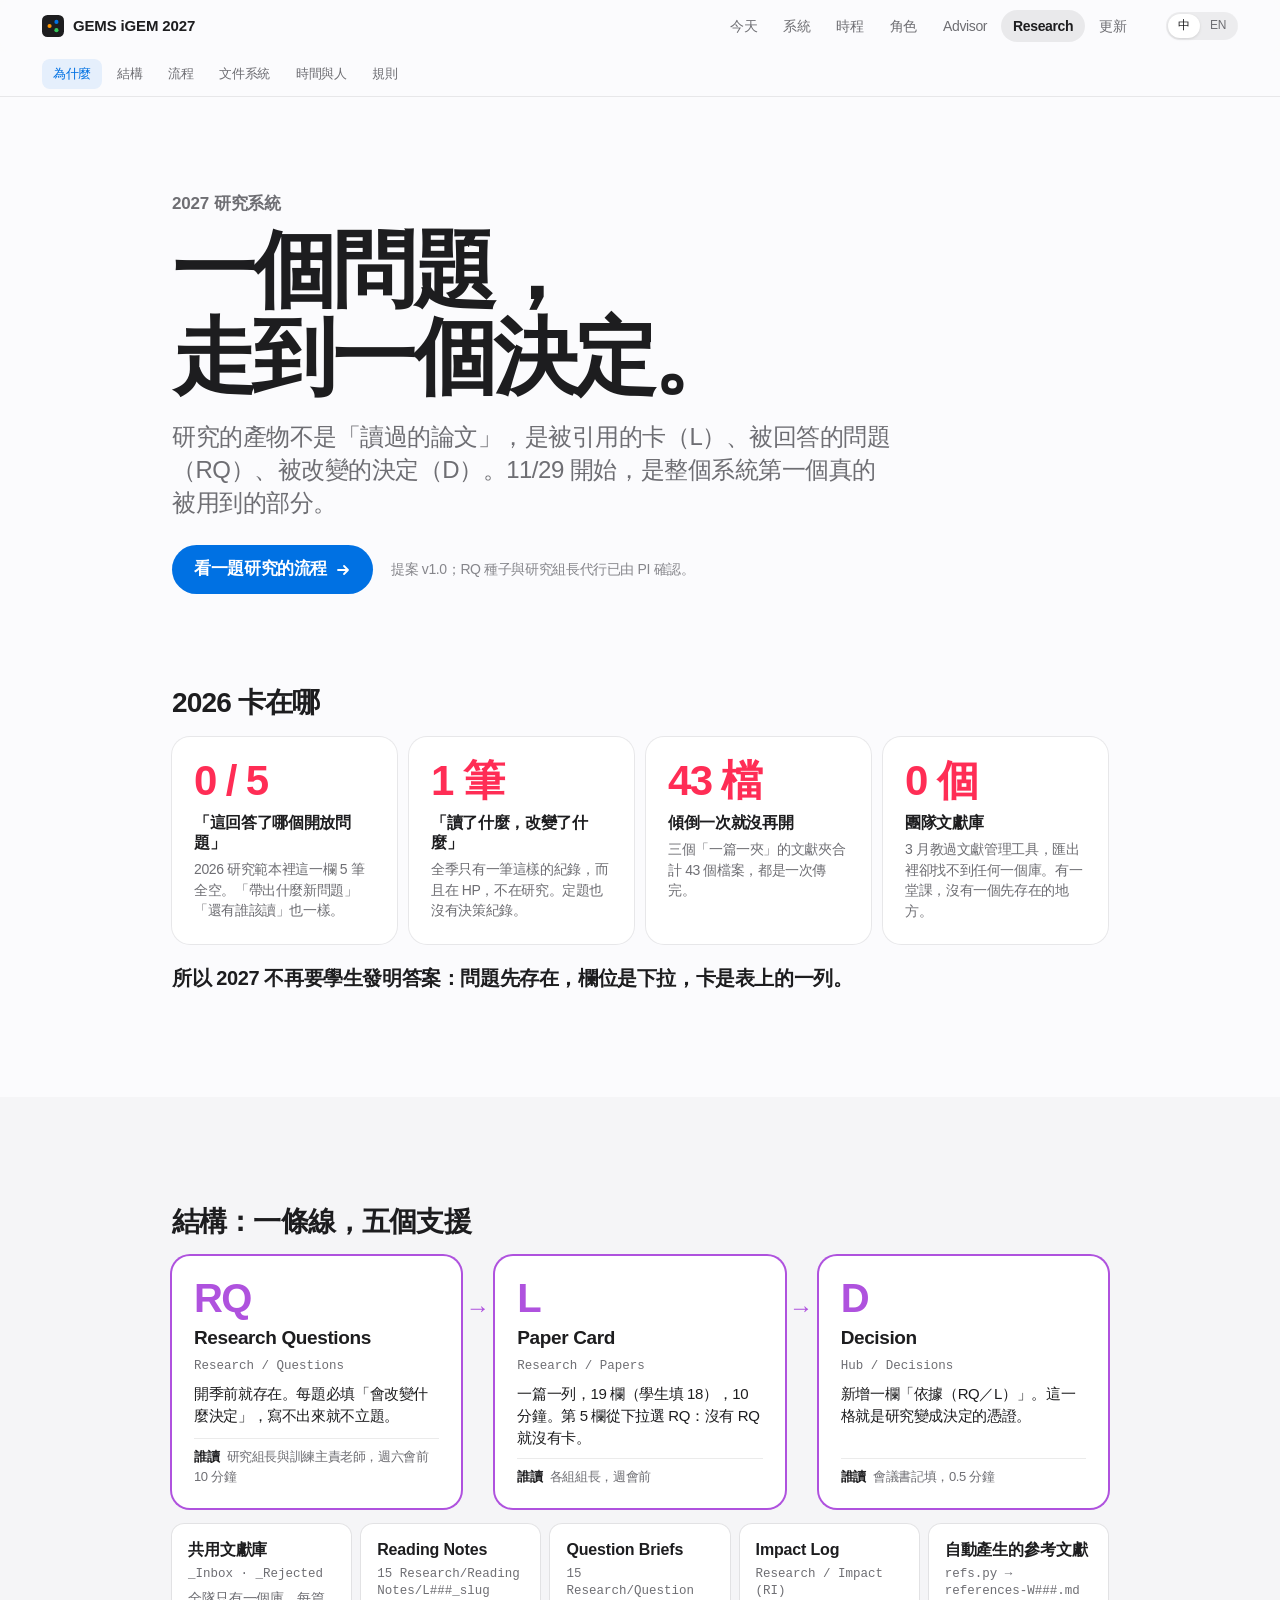
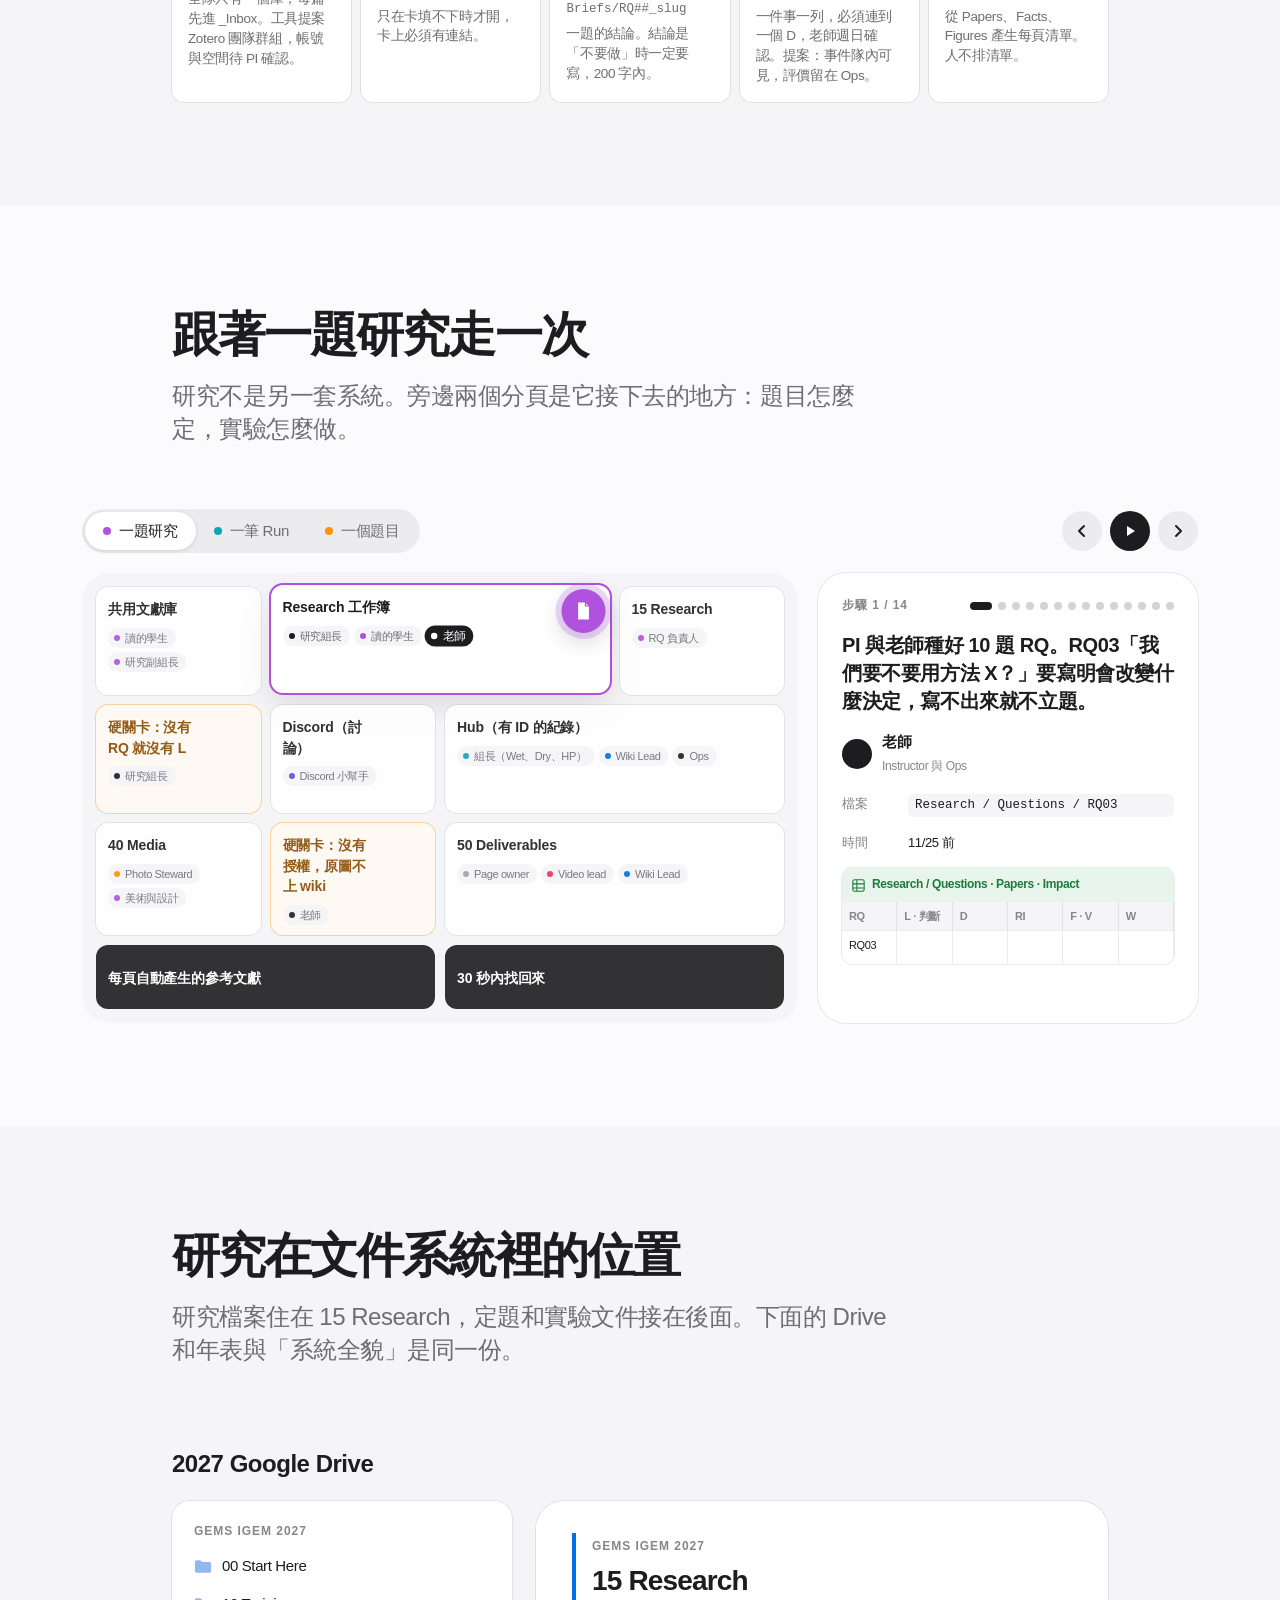
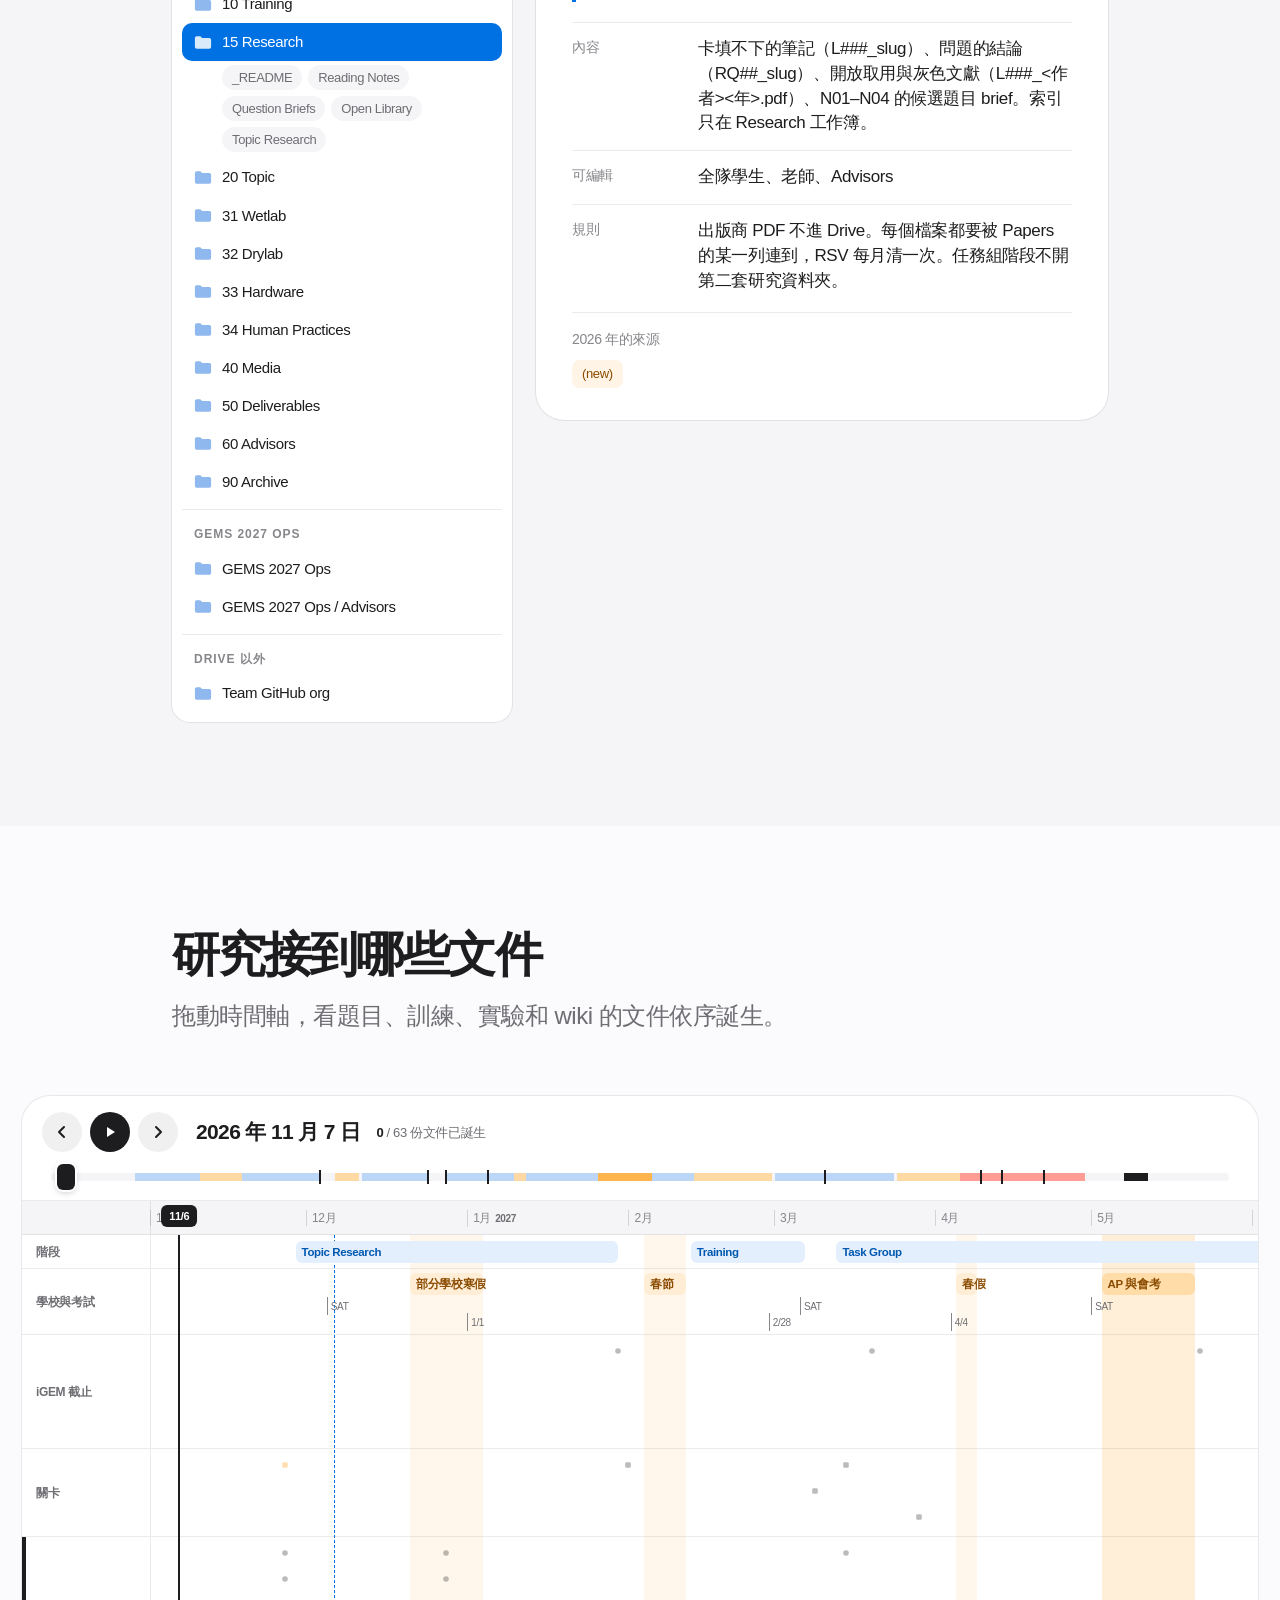
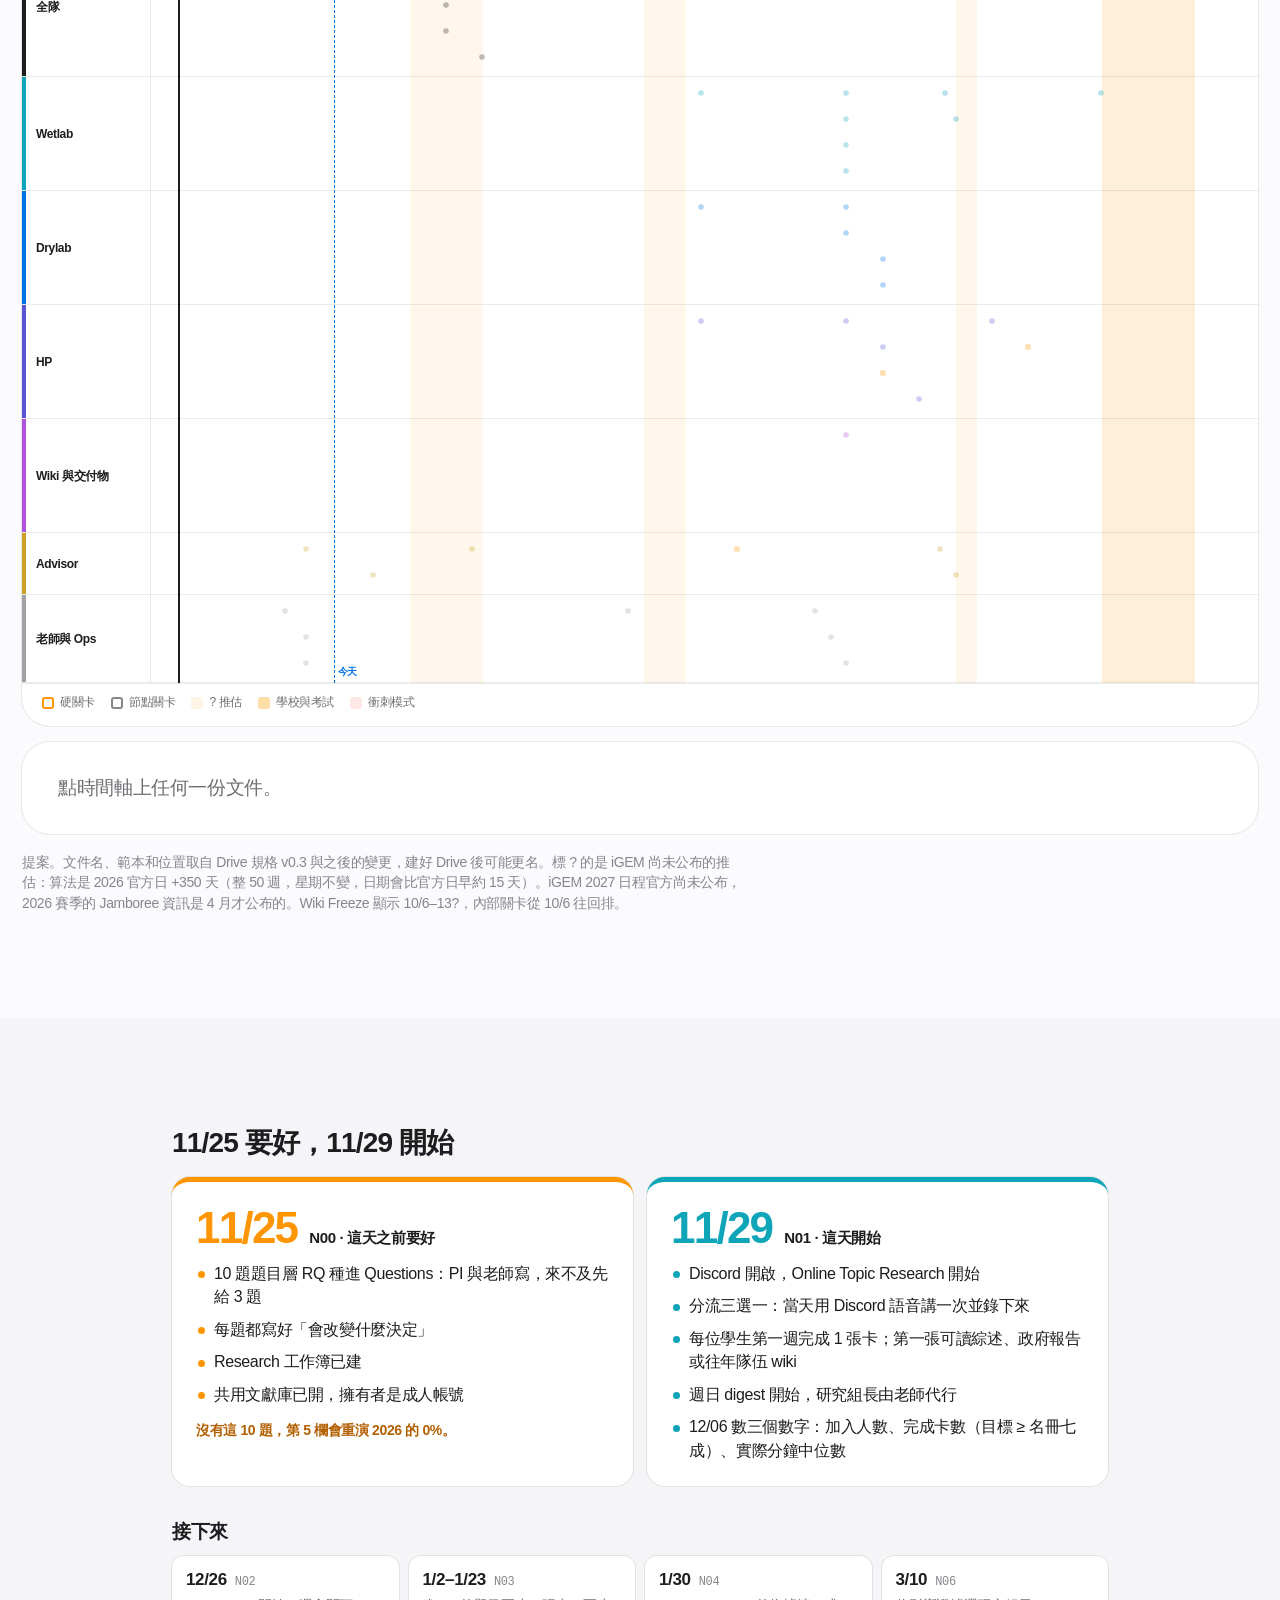
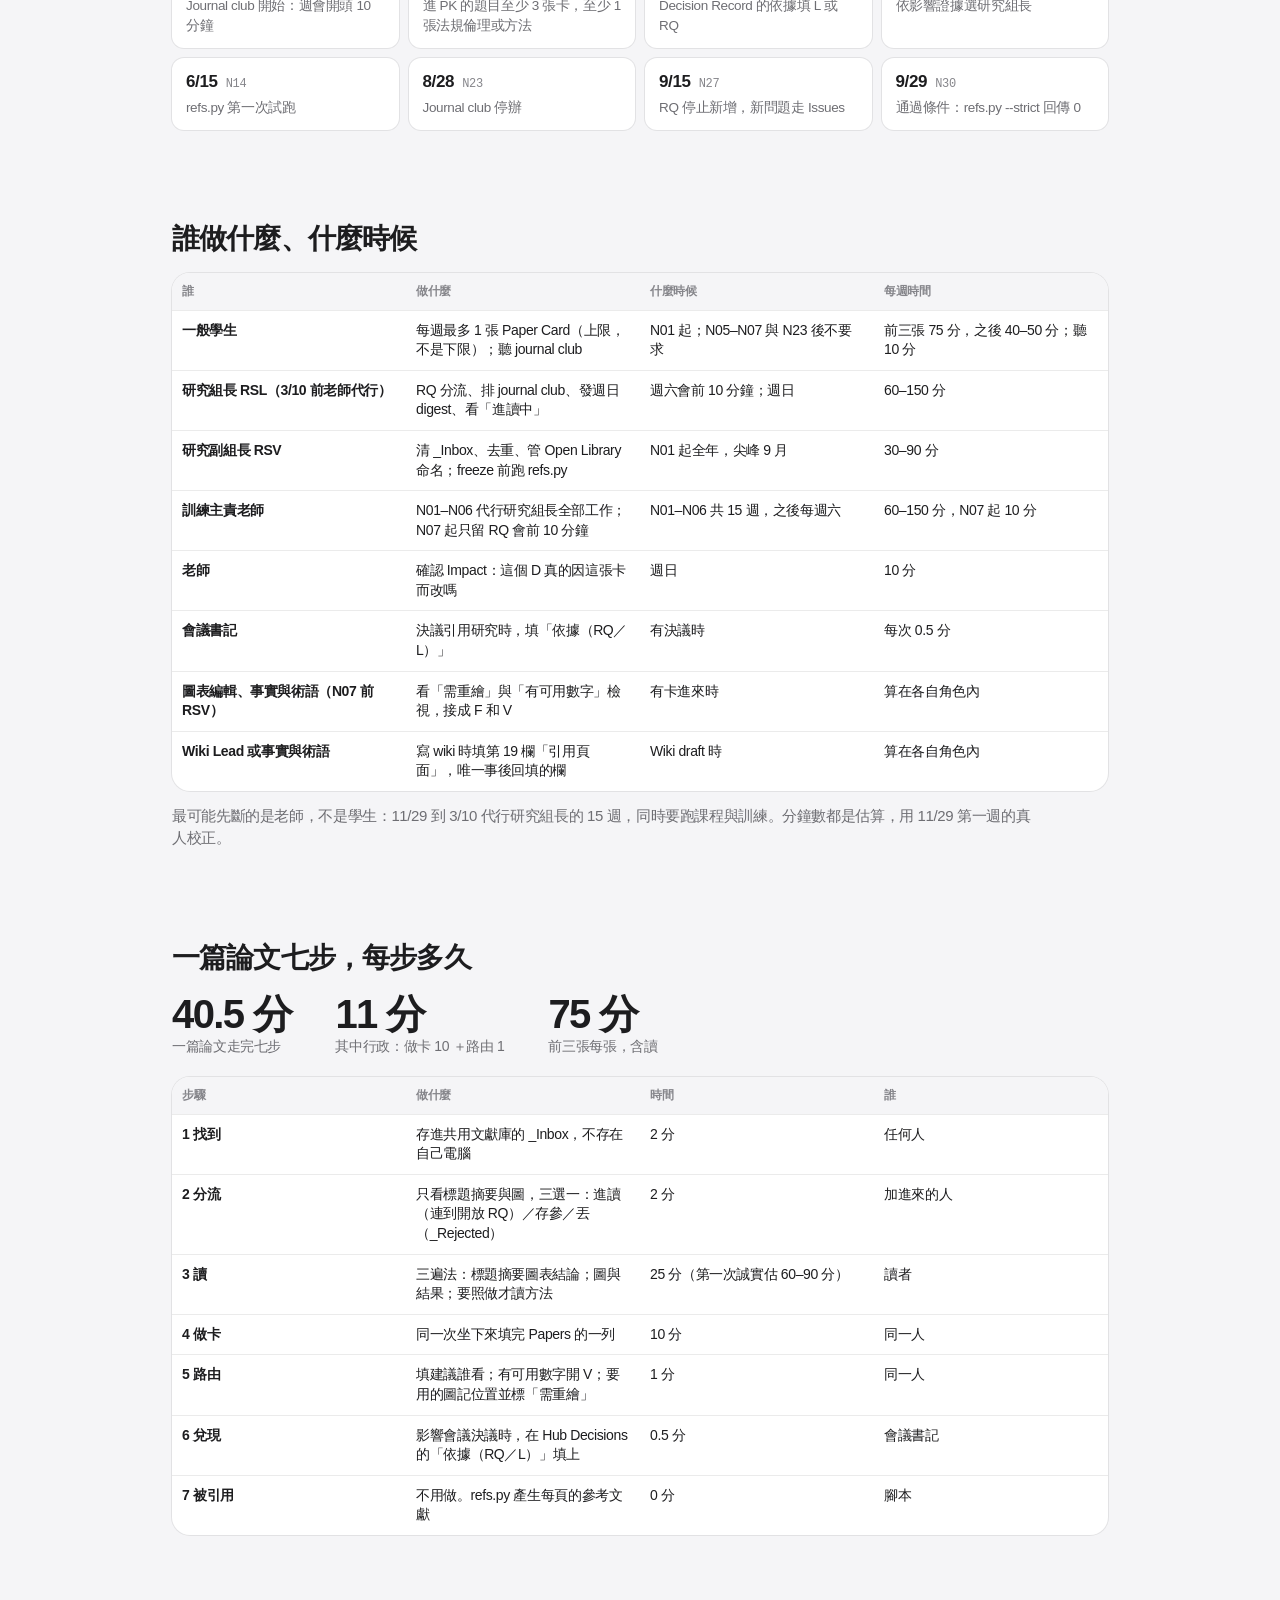
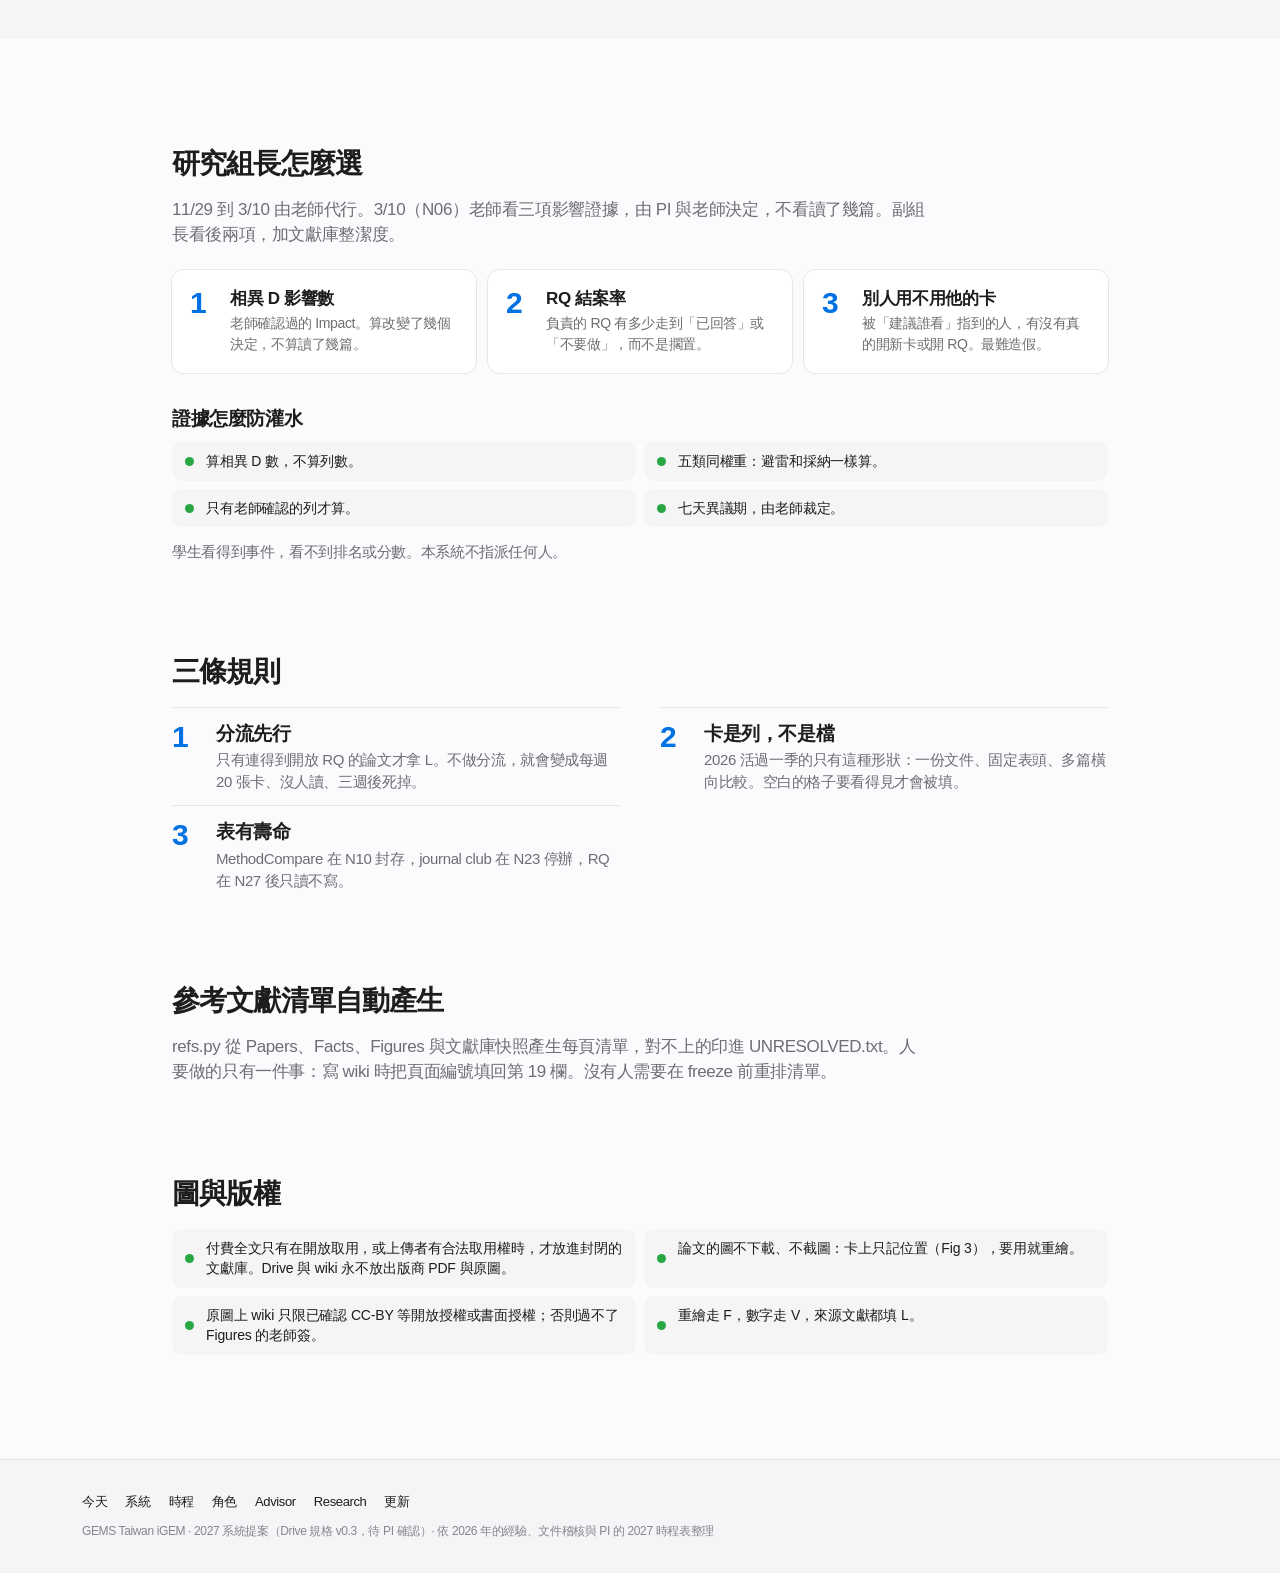
==== research.html @ 0d18ac74 "Split the site into pages built around today The single 44,000 px page becomes seven: Today, System," ====
<!doctype html>
<html lang="zh-Hant">
<head>
<meta charset="utf-8">
<meta name="viewport" content="width=device-width, initial-scale=1">
<title>Research · GEMS iGEM 2027</title>
<meta name="description" content="The GEMS iGEM 2027 research process: how a question becomes a decision, and where its documents live.">
<link rel="icon" href="data:image/svg+xml,%3Csvg xmlns='http://www.w3.org/2000/svg' viewBox='0 0 32 32'%3E%3Crect width='32' height='32' rx='8' fill='%231d1d1f'/%3E%3Ccircle cx='11' cy='16' r='3' fill='%23ff9500'/%3E%3Ccircle cx='21' cy='10' r='3' fill='%230071e3'/%3E%3Ccircle cx='21' cy='22' r='3' fill='%2334c759'/%3E%3C/svg%3E">
<link rel="stylesheet" href="assets/style.css">
<link rel="stylesheet" href="assets/pages.css">
</head>
<body data-page="research">

<header class="nav" id="nav"></header>
<nav class="subnav" aria-label="On this page"><div class="subnav__in"><a href="#res-top" data-i18n="sub.res.why"></a><a href="#res-structure" data-i18n="sub.res.structure"></a><a href="#flow" data-i18n="sub.res.flow"></a><a href="#res-docs" data-i18n="sub.res.docs"></a><a href="#res-when" data-i18n="sub.res.when"></a><a href="#res-policy" data-i18n="sub.res.rules"></a></div></nav>

<main id="top">

<section class="phead" id="res-top">
  <div class="wrap">
    <p class="eyebrow" data-i18n="res.eyebrow"></p>
    <h1 class="display" data-i18n="res.h1"></h1>
    <p class="lede" data-i18n="res.sub"></p>
    <p class="rs-cta"><a class="rs-jump" href="#flow-research" data-flow-jump="research"><span data-i18n="res.jump"></span><svg viewBox="0 0 16 16" aria-hidden="true"><path d="M3 8h10M9 4l4 4-4 4"/></svg></a><small data-i18n="res.status"></small></p>
    <h3 class="adv__h" data-i18n="res.why"></h3>
    <div class="rs-why" id="res-why"></div>
    <p class="rs-lesson" data-i18n="res.why.lesson"></p>
  </div>
</section>

<section class="sec sec--alt" id="res-structure">
  <div class="wrap">
    <h3 class="adv__h adv__h--first" data-i18n="res.structure"></h3>
    <div class="rs-chain" id="res-chain"></div>
    <div class="rs-around" id="res-around"></div>
  </div>
</section>

<section class="sec" id="flow">
  <div class="wrap">
    <h2 class="headline headline--s" data-i18n="res.flow.h"></h2>
    <p class="lede" data-i18n="res.flow.sub"></p>
  </div>
  <div class="wrap wrap--wide">
    <div class="flow__bar">
      <div class="seg" id="flow-tabs" data-only="research topic run" role="tablist"></div>
      <div class="flow__ctl">
        <button id="flow-prev" class="ctl"><svg viewBox="0 0 16 16"><path d="M10 3 5 8l5 5"/></svg></button>
        <button id="flow-play" class="ctl ctl--main"><svg viewBox="0 0 16 16" class="i-play"><path d="M5 3v10l8-5z"/></svg><svg viewBox="0 0 16 16" class="i-pause"><path d="M5 3v10M11 3v10"/></svg></button>
        <button id="flow-next" class="ctl"><svg viewBox="0 0 16 16"><path d="m6 3 5 5-5 5"/></svg></button>
      </div>
    </div>
    <div class="flow">
      <div class="board" id="board">
        <svg class="board__trail" id="board-trail" aria-hidden="true"></svg>
        <div class="board__token" id="token"></div>
      </div>
      <div class="fpanel" id="fpanel" aria-live="polite"></div>
    </div>
  </div>

</section>

<section class="sec sec--alt" id="res-docs">
  <div class="wrap">
    <h2 class="headline headline--s" data-i18n="res.docs.h"></h2>
    <p class="lede" data-i18n="res.docs.sub"></p>
    <div class="drive">
      <h3 class="drive__h" data-i18n="depth.tree"></h3>
      <div class="drive__grid">
        <ul class="tree" id="tree" data-folder="d15"></ul>
        <div class="panel panel--side" id="tree-panel" aria-live="polite"></div>
      </div>
    </div>
  </div>
</section>

<section class="sec" id="year">
  <div class="wrap">
    <h2 class="headline headline--s" data-i18n="res.year.h"></h2>
    <p class="lede" data-i18n="res.year.sub"></p>
  </div>
  <div class="wrap wrap--wide wrap--xl">
    <div class="yr" id="yr">
      <div class="yr__bar">
        <div class="flow__ctl">
          <button id="yr-prev" class="ctl"><svg viewBox="0 0 16 16"><path d="M10 3 5 8l5 5"/></svg></button>
          <button id="yr-play" class="ctl ctl--main"><svg viewBox="0 0 16 16" class="i-play"><path d="M5 3v10l8-5z"/></svg><svg viewBox="0 0 16 16" class="i-pause"><path d="M5 3v10M11 3v10"/></svg></button>
          <button id="yr-next" class="ctl"><svg viewBox="0 0 16 16"><path d="m6 3 5 5-5 5"/></svg></button>
        </div>
        <div class="yr__now" id="yr-now"></div>
      </div>
      <div class="yr__scrub">
        <div class="yr__mini" id="yr-mini" aria-hidden="true"></div>
        <input type="range" id="yr-range" min="0" max="394" step="1" value="0">
      </div>
      <div class="yr__scroll" id="yr-scroll"><div class="yr__in" id="yr-in"></div></div>
      <div class="yr__legend" id="yr-legend"></div>
    </div>
    <div class="panel" id="yr-panel" aria-live="polite"></div>
    <p class="note" data-i18n="year.note"></p>
  </div>

</section>

<section class="sec sec--alt" id="res-when">
  <div class="wrap">
    <h3 class="adv__h adv__h--first" data-i18n="res.dates"></h3>
    <div class="rs-dates" id="res-dates"></div>
    <h4 class="rs-sub" data-i18n="res.miles"></h4>
    <ol class="rs-miles" id="res-miles"></ol>

    <h3 class="adv__h" data-i18n="res.who"></h3>
    <div id="res-who"></div>
    <p class="rs-note" data-i18n="res.who.note"></p>

    <h3 class="adv__h" data-i18n="res.steps"></h3>
    <div class="rs-totals" id="res-totals"></div>
    <div id="res-steps"></div>
  </div>
</section>

<section class="sec" id="res-policy">
  <div class="wrap">
    <h3 class="adv__h adv__h--first" data-i18n="res.leads"></h3>
    <p class="adv__p" data-i18n="res.leads.sub"></p>
    <ol class="rs-evidence" id="res-evidence"></ol>
    <h4 class="rs-sub" data-i18n="res.fair"></h4>
    <ul class="alist alist--ok" id="res-fair"></ul>
    <p class="rs-note" data-i18n="res.fair.note"></p>

    <h3 class="adv__h" data-i18n="res.rules"></h3>
    <ol class="sysrules" id="res-rules"></ol>

    <h3 class="adv__h" data-i18n="res.refs"></h3>
    <p class="adv__p" data-i18n="res.refs.p"></p>

    <h3 class="adv__h" data-i18n="res.rights"></h3>
    <ul class="alist alist--ok" id="res-rights"></ul>
  </div>
</section>

</main>

<footer class="foot" id="foot"></footer>

<script src="assets/data.js"></script>
<script src="assets/updates.js"></script>
<script src="assets/site.js"></script>
<script src="assets/app.js"></script>
</body>
</html>
---- assets/style.css ----
:root {
  --bg: #fbfbfd;
  --alt: #f5f5f7;
  --card: #ffffff;
  --ink: #1d1d1f;
  --ink-2: #6e6e73;
  --ink-3: #86868b;
  --line: #d2d2d7;
  --hair: rgba(0, 0, 0, .08);
  --accent: #0071e3;

  --orange: #ff9500;
  --pink: #ff2d55;
  --blue: #0071e3;
  --purple: #af52de;
  --green: #28a745;
  --teal: #0fa5b8;
  --indigo: #5856d6;
  --gold: #c9a227;
  --gold2: #dfc56c;
  --gray: #a1a1a6;
  --ink2: #c7c7cc;

  --dark: #000;
  --dark-card: #1c1c1e;
  --dark-ink: #f5f5f7;
  --dark-ink-2: #a1a1a6;

  --r-lg: 28px;
  --r-md: 18px;
  --r-sm: 12px;
  --font: -apple-system, BlinkMacSystemFont, "SF Pro Display", "SF Pro Text", "Helvetica Neue", "PingFang TC", "Noto Sans TC", "Microsoft JhengHei", sans-serif;
  --mono: ui-monospace, "SF Mono", Menlo, Consolas, monospace;
  --ease: cubic-bezier(.25, .1, .25, 1);
}

* { box-sizing: border-box; }
html { scroll-behavior: smooth; scroll-padding-top: 52px; -webkit-text-size-adjust: 100%; }
body {
  margin: 0; background: var(--bg); color: var(--ink);
  font: 17px/1.47 var(--font); letter-spacing: -.022em;
  -webkit-font-smoothing: antialiased; overflow-x: hidden;
}
h1, h2, h3, h4, p, ol, ul, dl, dd { margin: 0; padding: 0; }
button { font: inherit; color: inherit; letter-spacing: inherit; background: none; border: 0; cursor: pointer; text-align: left; }
a { color: inherit; text-decoration: none; }
:focus-visible { outline: 2px solid var(--accent); outline-offset: 3px; border-radius: 6px; }

/* ---------- nav ---------- */
.nav {
  position: sticky; top: 0; z-index: 50; height: 48px;
  background: rgba(251, 251, 253, .72);
  backdrop-filter: saturate(180%) blur(20px); -webkit-backdrop-filter: saturate(180%) blur(20px);
  transition: box-shadow .3s var(--ease);
}
.nav.is-scrolled { box-shadow: 0 1px 0 var(--hair); }
.nav__in { max-width: 1024px; margin: 0 auto; height: 100%; padding: 0 22px; display: flex; align-items: center; gap: 24px; }
.nav__brand { font-weight: 600; font-size: 15px; letter-spacing: -.01em; white-space: nowrap; }
.nav__links { display: flex; gap: 22px; margin-left: auto; font-size: 12px; color: var(--ink-2); }
.nav__links a { transition: color .2s; }
.nav__links a:hover { color: var(--ink); }
.lang { display: flex; background: rgba(0, 0, 0, .06); border-radius: 999px; padding: 2px; }
.lang button { font-size: 12px; padding: 3px 10px; border-radius: 999px; color: var(--ink-2); transition: all .25s var(--ease); }
.lang button[aria-pressed="true"] { background: #fff; color: var(--ink); box-shadow: 0 1px 3px rgba(0, 0, 0, .12); }

/* ---------- type ---------- */
.eyebrow { font-size: 17px; font-weight: 600; color: var(--accent); margin-bottom: 10px; letter-spacing: -.01em; }
.display { font-size: clamp(48px, 9vw, 96px); line-height: 1.04; font-weight: 700; letter-spacing: -.045em; }
.headline { font-size: clamp(36px, 6vw, 64px); line-height: 1.06; font-weight: 700; letter-spacing: -.04em; }
.lede { font-size: clamp(19px, 2.2vw, 24px); line-height: 1.38; color: var(--ink-2); font-weight: 500; max-width: 720px; margin-top: 18px; letter-spacing: -.02em; }
.note { font-size: 14px; color: var(--ink-3); margin-top: 18px; }
.note a { color: var(--accent); }
h3 { font-size: 21px; font-weight: 600; letter-spacing: -.02em; }
h4 { font-size: 19px; font-weight: 600; letter-spacing: -.02em; line-height: 1.25; }

/* ---------- layout ---------- */
.sec { padding: 130px 0; }
.sec--alt { background: var(--alt); }
.sec--dark { background: var(--dark); color: var(--dark-ink); }
.sec--dark .lede { color: var(--dark-ink-2); }
.sec--dark .eyebrow { color: #2997ff; }
.wrap { max-width: 980px; margin: 0 auto; padding: 0 22px; }
.wrap--wide { max-width: 1160px; margin-top: 64px; }

/* ---------- reveal ---------- */
.reveal { opacity: 0; transform: translateY(24px); transition: opacity .9s var(--ease) var(--d, 0ms), transform .9s var(--ease) var(--d, 0ms); }
.reveal.in { opacity: 1; transform: none; }
@media (prefers-reduced-motion: reduce) { .reveal { opacity: 1; transform: none; transition: none; } html { scroll-behavior: auto; } }

/* ---------- hero ---------- */
.hero { position: relative; text-align: center; padding: 120px 22px 140px; overflow: hidden; }
.hero .eyebrow { color: var(--ink-2); }
.hero .lede { margin: 26px auto 0; }
.stats { display: flex; justify-content: center; flex-wrap: wrap; gap: 14px 56px; margin-top: 64px; position: relative; z-index: 1; }
.stats div { display: flex; flex-direction: column; align-items: center; }
.stats b { font-size: 48px; font-weight: 700; letter-spacing: -.04em; line-height: 1; }
.stats span { font-size: 14px; color: var(--ink-2); margin-top: 8px; }
.hero__orbs { position: absolute; inset: 0; pointer-events: none; z-index: -0; }
.hero > :not(.hero__orbs) { position: relative; z-index: 1; }
.hero__orbs i { position: absolute; width: 380px; height: 380px; border-radius: 50%; filter: blur(80px); opacity: .16; animation: drift 18s ease-in-out infinite alternate; }
.hero__orbs i:nth-child(1) { background: var(--orange); left: -80px; top: 40px; }
.hero__orbs i:nth-child(2) { background: var(--pink); left: 22%; top: -160px; animation-delay: -3s; }
.hero__orbs i:nth-child(3) { background: var(--blue); right: 10%; top: -60px; animation-delay: -6s; }
.hero__orbs i:nth-child(4) { background: var(--purple); right: -120px; top: 220px; animation-delay: -9s; }
.hero__orbs i:nth-child(5) { background: var(--green); left: 30%; bottom: -220px; animation-delay: -12s; }
.hero__orbs i:nth-child(6) { background: var(--teal); left: 5%; bottom: -160px; animation-delay: -15s; }
@keyframes drift { to { transform: translate(40px, 30px) scale(1.1); } }
@media (prefers-reduced-motion: reduce) { .hero__orbs i { animation: none; } }

/* ---------- problems ---------- */
.problems { list-style: none; display: grid; grid-template-columns: repeat(3, 1fr); gap: 14px; margin-top: 64px; }
.problems li { background: var(--dark-card); border-radius: var(--r-md); padding: 26px 26px 28px; }
.problems__n { display: block; font-size: 13px; font-weight: 600; color: #ff6961; margin-bottom: 14px; font-variant-numeric: tabular-nums; letter-spacing: .02em; }
.problems h4 { color: var(--dark-ink); }
.problems p { font-size: 15px; color: var(--dark-ink-2); margin-top: 8px; line-height: 1.5; }

/* ---------- graph ---------- */
.graph { position: relative; display: grid; grid-template-columns: 1fr 1fr 1fr; gap: 0 9%; }
.graph__lines { position: absolute; inset: 0; width: 100%; height: 100%; pointer-events: none; overflow: visible; }
.graph__lines path { fill: none; stroke: var(--line); stroke-width: 1.25; opacity: .55; transition: stroke .35s var(--ease), opacity .35s var(--ease), stroke-width .35s; }
.graph__lines path.is-on { stroke: var(--c); opacity: .9; stroke-width: 2; }
.graph__col { position: relative; display: flex; flex-direction: column; }
.graph__col h3 { font-size: 12px; font-weight: 600; text-transform: uppercase; letter-spacing: .08em; color: var(--ink-3); margin-bottom: 16px; }
.graph__col > div { display: flex; flex-direction: column; gap: 10px; flex: 1; justify-content: space-around; }
.node {
  position: relative; display: flex; align-items: center; gap: 12px; flex-wrap: wrap;
  background: var(--card); border-radius: var(--r-sm); padding: 14px 16px;
  box-shadow: 0 0 0 1px var(--hair), 0 2px 6px rgba(0, 0, 0, .03);
  transition: transform .35s var(--ease), box-shadow .35s var(--ease), opacity .35s var(--ease);
  opacity: .42;
}
.node.is-on { opacity: 1; }
.node:hover { transform: translateY(-2px); }
.node.is-sel { box-shadow: 0 0 0 2px var(--c), 0 10px 30px rgba(0, 0, 0, .08); }
.node__dot { width: 10px; height: 10px; border-radius: 50%; background: var(--c); flex: none; }
.node__name { font-weight: 600; font-size: 16px; }
.node small { width: 100%; padding-left: 22px; font-size: 12px; color: var(--ink-3); margin-top: -4px; }
.node--register { border-radius: 999px; }
.node--deliverable { background: var(--ink); color: #fff; box-shadow: none; }
.node--deliverable small { color: #a1a1a6; }
.node--deliverable .node__dot { background: #fff; }
.node--deliverable.is-sel { box-shadow: 0 0 0 2px var(--accent), 0 10px 30px rgba(0, 0, 0, .18); }

.panel { margin-top: 36px; background: var(--card); border-radius: var(--r-lg); padding: 32px 36px; box-shadow: 0 0 0 1px var(--hair); }
.sec--alt .panel { background: #fff; }
.panel__head { border-left: 4px solid var(--c, var(--accent)); padding-left: 16px; margin-bottom: 20px; }
.panel__head--deadline { --c: var(--ink); }
.panel__head--gate { --c: var(--accent); }
.panel__kind { font-size: 12px; font-weight: 600; text-transform: uppercase; letter-spacing: .08em; color: var(--ink-3); }
.panel h3 { font-size: 28px; letter-spacing: -.03em; margin-top: 2px; }
.panel dl { display: grid; gap: 14px; }
.kv { display: grid; grid-template-columns: 110px 1fr; gap: 16px; padding-top: 14px; border-top: 1px solid var(--hair); }
.kv dt { font-size: 14px; color: var(--ink-3); font-weight: 500; }
.kv dd { font-size: 17px; }
.panel__p { font-size: 19px; color: var(--ink-2); }

/* ---------- depth ---------- */
.layers { margin-top: 64px; display: grid; gap: 12px; }
.layer {
  display: flex; gap: 24px; align-items: center; background: #fff; border-radius: var(--r-md); padding: 24px 28px;
  margin-left: calc(var(--i) * 6%); box-shadow: 0 0 0 1px var(--hair);
}
.layer__n { font-size: 40px; font-weight: 700; letter-spacing: -.04em; color: var(--accent); min-width: 64px; font-variant-numeric: tabular-nums; }
.layer:nth-child(1) .layer__n { color: var(--ink-3); }
.layer:nth-child(3) .layer__n { color: var(--ink); }
.layer p { color: var(--ink-2); font-size: 16px; margin-top: 2px; }

.states { margin-top: 48px; }
.states ol { list-style: none; display: grid; grid-template-columns: repeat(3, 1fr); gap: 0; counter-reset: s; }
.states li { position: relative; padding: 18px 18px 0 0; border-top: 3px solid var(--line); }
.states li:nth-child(2) { border-color: var(--accent); }
.states li:nth-child(3) { border-color: var(--ink); }
.states b { display: block; font-size: 19px; }
.states span { display: block; font-size: 14px; color: var(--ink-2); margin-top: 4px; }

.drive { margin-top: 80px; }
.drive__h { font-size: 24px; margin-bottom: 20px; }
.drive__grid { display: grid; grid-template-columns: 340px 1fr; gap: 24px; align-items: start; }
.tree { list-style: none; background: #fff; border-radius: var(--r-md); padding: 10px; box-shadow: 0 0 0 1px var(--hair); }
.tree__drive { font-size: 12px; font-weight: 600; text-transform: uppercase; letter-spacing: .08em; color: var(--ink-3); padding: 12px 12px 6px; }
.tree__drive--ops { margin-top: 8px; border-top: 1px solid var(--hair); padding-top: 16px; }
.tree__f { width: 100%; display: flex; align-items: center; gap: 10px; padding: 8px 12px; border-radius: 10px; font-size: 15px; transition: background .2s; }
.tree__f svg { width: 18px; height: 15px; fill: #8fb8ee; flex: none; }
.tree__f:hover { background: var(--alt); }
.tree__f.is-sel { background: var(--accent); color: #fff; }
.tree__f.is-sel svg { fill: rgba(255, 255, 255, .85); }
.tree__kids { list-style: none; padding: 4px 0 6px 40px; display: flex; flex-wrap: wrap; gap: 6px; }
.tree__kids li { font-size: 13px; background: var(--alt); border-radius: 999px; padding: 3px 10px; color: var(--ink-2); }
.panel--side { margin-top: 0; position: sticky; top: 72px; }

/* ---------- people ---------- */
.crowd { display: grid; grid-template-columns: 30fr 8fr 12fr; gap: 28px; margin-top: 64px; align-items: end; }
.crowd__dots { display: flex; flex-wrap: wrap; gap: 8px; }
.crowd__dots i { width: 22px; height: 22px; border-radius: 50%; background: var(--c); transition: transform .4s var(--ease), opacity .4s var(--ease); }
.crowd.has-sel i { opacity: .15; }
.crowd.has-sel i.is-on { opacity: 1; transform: scale(1.18); }
.crowd p { margin-top: 14px; font-size: 14px; color: var(--ink-2); }
.crowd p b { color: var(--ink); font-size: 17px; }
.roles { margin-top: 56px; display: grid; gap: 40px; }
.roles__tier h4 { font-size: 14px; font-weight: 600; text-transform: uppercase; letter-spacing: .08em; color: var(--ink-3); margin-bottom: 14px; }
.roles__grid { display: grid; grid-template-columns: repeat(auto-fill, minmax(220px, 1fr)); gap: 12px; }
.role {
  display: flex; flex-direction: column; gap: 8px; background: var(--alt); border-radius: var(--r-md); padding: 18px 20px 16px;
  border-top: 3px solid var(--c); transition: transform .3s var(--ease), box-shadow .3s var(--ease), background .3s;
}
.role:hover { transform: translateY(-2px); }
.role.is-sel { background: #fff; box-shadow: 0 0 0 2px var(--c), 0 12px 30px rgba(0, 0, 0, .08); }
.role__top { display: flex; justify-content: space-between; align-items: baseline; gap: 8px; }
.role__name { font-weight: 600; font-size: 17px; }
.role__n { font-size: 15px; font-weight: 600; color: var(--ink-3); font-variant-numeric: tabular-nums; }
.role__d { font-size: 14px; color: var(--ink-2); line-height: 1.45; flex: 1; }
.role__h { font-size: 12px; color: var(--ink-3); }

/* ---------- timeline ---------- */
.tl { overflow-x: auto; background: #fff; border-radius: var(--r-lg); box-shadow: 0 0 0 1px var(--hair); -webkit-overflow-scrolling: touch; }
.tl__in { position: relative; min-width: 1080px; padding: 18px 40px 26px 150px; }
.tl__months { position: relative; height: 26px; border-bottom: 1px solid var(--hair); }
.tl__months span { position: absolute; font-size: 12px; color: var(--ink-3); font-weight: 500; transform: translateX(-1px); padding-left: 6px; border-left: 1px solid var(--hair); height: 100%; }
.tl__lane { position: relative; height: calc(var(--rows) * 50px + 30px); border-bottom: 1px solid var(--hair); }
.tl__lane:last-child { border-bottom: 0; height: 64px; }
.tl__lname { position: absolute; left: -128px; top: 50%; transform: translateY(-50%); width: 112px; font-size: 13px; font-weight: 600; color: var(--ink-2); }
.tl__m { position: absolute; top: calc(18px + var(--row) * 50px); transform: translateX(-6px); display: flex; align-items: flex-start; gap: 8px; z-index: 1; }
.tl__m.is-flip { flex-direction: row-reverse; transform: translateX(calc(-100% + 6px)); text-align: right; }
.tl__m i { width: 12px; height: 12px; border-radius: 50%; margin-top: 4px; flex: none; transition: transform .25s var(--ease), box-shadow .25s; }
.tl__lane--deadline .tl__m i { background: var(--ink); }
.tl__lane--gate .tl__m i { background: #fff; box-shadow: inset 0 0 0 3px var(--accent); }
.tl__m span { font-size: 13px; font-weight: 600; line-height: 1.25; white-space: nowrap; transition: color .2s; }
.tl__m em { display: block; font-style: normal; font-weight: 500; color: var(--ink-3); font-size: 11px; }
.tl__m:hover i, .tl__m.is-sel i { transform: scale(1.35); }
.tl__m.is-sel span { color: var(--accent); }
.tl__lane--adv { height: calc(var(--rows) * 50px + 72px); }
.tl__lane--adv .tl__m { top: calc(52px + var(--row) * 50px); }
.tl__lane--adv .tl__m i { background: #fff; box-shadow: inset 0 0 0 3px var(--teal); }
.tl__bar {
  position: absolute; top: 12px; height: 28px; border-radius: 7px; padding: 0 8px; overflow: hidden; white-space: nowrap;
  display: block; line-height: 28px; text-overflow: ellipsis; font-size: 12px; font-weight: 600; color: var(--ink);
  background: color-mix(in srgb, var(--teal) calc(22% + var(--shade) * 14%), #fff); transition: box-shadow .25s var(--ease);
}
.tl__bar:hover, .tl__bar.is-sel { box-shadow: 0 0 0 2px var(--teal); }
.tl__bar--after { background: repeating-linear-gradient(135deg, color-mix(in srgb, var(--teal) 50%, #fff) 0 4px, #fff 4px 8px); border-radius: 0 7px 7px 0; padding: 0; }
.tl__bar--after:hover { box-shadow: none; }
.tl__tick { position: absolute; top: 14px; width: 8px; height: 8px; margin-left: -4px; border-radius: 50%; background: var(--green); }
.tl__rtext { position: absolute; left: 0; top: 34px; font-size: 13px; color: var(--ink-2); white-space: nowrap; }

/* ---------- facts ---------- */
.facttypes { display: grid; grid-template-columns: repeat(5, 1fr); gap: 12px; margin-top: 64px; }
.ftype { background: var(--dark-card); border-radius: var(--r-md); padding: 22px 20px 24px; }
.ftype h4 { color: #30d158; }
.ftype__ex { font-size: 15px; color: var(--dark-ink); margin-top: 10px; line-height: 1.45; }
.ftype__l { font-size: 13px; color: var(--dark-ink-2); margin-top: 14px; padding-top: 12px; border-top: 1px solid rgba(255, 255, 255, .1); line-height: 1.45; }
.term { margin-top: 28px; background: var(--dark-card); border-radius: var(--r-md); overflow: hidden; }
.term__bar { display: flex; align-items: center; gap: 7px; padding: 12px 16px; background: #2c2c2e; font-size: 12px; color: var(--dark-ink-2); }
.term__bar i { width: 11px; height: 11px; border-radius: 50%; background: #ff5f57; }
.term__bar i:nth-child(2) { background: #febc2e; }
.term__bar i:nth-child(3) { background: #28c840; }
.term__bar span { margin-left: 10px; }
.term pre { margin: 0; padding: 22px 24px; font: 14px/1.8 var(--mono); color: var(--dark-ink); white-space: pre-wrap; letter-spacing: 0; }
.c-dim { color: #8e8e93; }
.c-bad { color: #ff6961; }
.c-ok { color: #30d158; }

/* ---------- standards ---------- */
.stds { display: grid; grid-template-columns: repeat(2, 1fr); gap: 14px; margin-top: 64px; }
.std { background: var(--alt); border-radius: var(--r-md); padding: 26px 28px 28px; }
.std__n { font-size: 13px; font-weight: 600; color: var(--accent); }
.std h4 { margin: 4px 0 16px; font-size: 21px; }
.std p { font-size: 15px; display: grid; grid-template-columns: 48px 1fr; gap: 10px; line-height: 1.45; }
.std p + p { margin-top: 10px; }
.std b { font-size: 12px; font-weight: 600; padding-top: 2px; }
.std__now { color: var(--ink-3); }
.std__now b { color: var(--ink-3); }
.std__next b { color: var(--accent); }

/* ---------- footer ---------- */
.foot { background: var(--alt); border-top: 1px solid var(--hair); padding: 22px; text-align: center; font-size: 12px; color: var(--ink-3); }

/* ---------- responsive ---------- */
@media (max-width: 1000px) {
  .nav__links { display: none; }
  .lang { margin-left: auto; }
  .problems { grid-template-columns: repeat(2, 1fr); }
  .facttypes { grid-template-columns: repeat(2, 1fr); }
}
@media (max-width: 860px) {
  .graph { grid-template-columns: 1fr; gap: 36px; }
  .graph__col > div { display: grid; grid-template-columns: repeat(2, 1fr); gap: 10px; }
  .drive__grid { grid-template-columns: 1fr; }
  .panel--side { position: static; }
  .crowd { grid-template-columns: 1fr; gap: 24px; }
  .stds { grid-template-columns: 1fr; }
}
@media (max-width: 600px) {
  body { font-size: 16px; }
  .wrap, .nav__in { padding: 0 16px; }
  .sec { padding: 90px 0; }
  .hero { padding: 80px 16px 100px; }
  .stats { gap: 24px 32px; }
  .stats b { font-size: 38px; }
  .problems, .facttypes { grid-template-columns: 1fr; }
  .graph { gap: 28px; }
  .node { padding: 12px 14px; }
  .node__name { font-size: 15px; }
  .panel { padding: 24px 20px; border-radius: var(--r-md); }
  .kv { grid-template-columns: 1fr; gap: 4px; }
  .layer { margin-left: calc(var(--i) * 4%); padding: 18px 20px; gap: 16px; }
  .layer__n { font-size: 30px; min-width: 44px; }
  .states ol { grid-template-columns: 1fr; row-gap: 20px; }
  .crowd__dots i { width: 18px; height: 18px; }
  .wrap--wide { padding: 0 16px; }
}

/* ---------- flow ---------- */
.sec--alt .role { background: #fff; }
.flow__bar { display: flex; justify-content: space-between; align-items: center; gap: 16px; flex-wrap: wrap; margin-bottom: 20px; }
.seg { display: inline-flex; background: rgba(0, 0, 0, .06); border-radius: 999px; padding: 3px; }
.seg button { display: flex; align-items: center; gap: 8px; padding: 8px 18px; border-radius: 999px; font-size: 15px; font-weight: 500; color: var(--ink-2); transition: all .3s var(--ease); }
.seg button i { width: 8px; height: 8px; border-radius: 50%; background: var(--c); }
.seg button[aria-selected="true"] { background: #fff; color: var(--ink); box-shadow: 0 1px 4px rgba(0, 0, 0, .12); }
.flow__ctl { display: flex; gap: 8px; }
.ctl { width: 40px; height: 40px; border-radius: 50%; display: grid; place-items: center; background: rgba(0, 0, 0, .06); transition: background .2s, transform .2s; }
.ctl:hover { background: rgba(0, 0, 0, .1); }
.ctl:active { transform: scale(.94); }
.ctl svg { width: 16px; height: 16px; fill: none; stroke: var(--ink); stroke-width: 2; stroke-linecap: round; stroke-linejoin: round; }
.ctl--main { background: var(--ink); }
.ctl--main:hover { background: #333; }
.ctl--main svg { stroke: #fff; }
.ctl--main .i-play { fill: #fff; stroke: none; }
.ctl--main .i-pause, .ctl--main.is-playing .i-play { display: none; }
.ctl--main.is-playing .i-pause { display: block; }

.flow { display: grid; grid-template-columns: 1fr 380px; gap: 20px; align-items: start; }
.board {
  position: relative; display: grid; grid-template-columns: repeat(4, 1fr); gap: 10px;
  background: var(--alt); border-radius: var(--r-lg); padding: 14px;
}
.board__trail { position: absolute; inset: 0; width: 100%; height: 100%; pointer-events: none; z-index: 2; overflow: visible; }
.board__trail polyline { fill: none; stroke: var(--sc); stroke-width: 2.5; stroke-dasharray: 6 6; stroke-linecap: round; stroke-linejoin: round; opacity: .5; animation: march 1s linear infinite; }
.board__trail circle { fill: var(--sc); opacity: .7; }
@keyframes march { to { stroke-dashoffset: -12; } }
.board__token {
  position: absolute; left: 0; top: 0; z-index: 3; width: 44px; height: 44px; margin: -22px 0 0 -22px;
  border-radius: 50%; background: var(--sc); display: grid; place-items: center;
  box-shadow: 0 0 0 6px color-mix(in srgb, var(--sc) 22%, transparent), 0 8px 24px rgba(0, 0, 0, .18);
  transition: transform .9s cubic-bezier(.65, 0, .35, 1);
}
.board__token.no-anim { transition: none; }
.board__token svg { width: 16px; height: 20px; fill: #fff; stroke: var(--sc); stroke-width: 1.2; stroke-linejoin: round; }
.board__token.pop svg { animation: pop .5s .85s var(--ease) both; }
@keyframes pop { 0% { transform: scale(1); } 40% { transform: scale(1.35); } 100% { transform: scale(1); } }

.tile {
  position: relative; min-height: 108px; background: #fff; border-radius: var(--r-sm); padding: 12px 12px 10px;
  display: flex; flex-direction: column; gap: 8px; box-shadow: 0 0 0 1px var(--hair);
  transition: opacity .5s var(--ease), box-shadow .5s var(--ease), transform .5s var(--ease);
  opacity: .5;
}
.tile.is-path { opacity: .9; }
.tile.is-past { opacity: 1; }
.tile.is-now { opacity: 1; box-shadow: 0 0 0 2px var(--sc), 0 12px 30px rgba(0, 0, 0, .1); transform: translateY(-2px); }
.tile[style*="--span"] { grid-column: span var(--span); }
.tile__name { font-size: 14px; font-weight: 600; letter-spacing: -.01em; padding-right: 44px; }
.tile__owners { padding-right: 6px; }
.tile__owners { display: flex; flex-wrap: wrap; gap: 4px; }
.chip { display: inline-flex; align-items: center; gap: 5px; font-size: 11px; color: var(--ink-2); background: var(--alt); border-radius: 999px; padding: 2px 8px 2px 6px; transition: all .35s var(--ease); white-space: nowrap; }
.chip i { width: 6px; height: 6px; border-radius: 50%; background: var(--c); }
.chip.is-act { background: var(--c); color: #fff; transform: scale(1.06); }
.chip.is-act i { background: #fff; }
.tile--out { background: var(--ink); color: #fff; min-height: 64px; justify-content: center; box-shadow: none; }
.tile--out.is-now { box-shadow: 0 0 0 2px var(--sc), 0 12px 30px rgba(0, 0, 0, .25); }

.fpanel { background: #fff; border-radius: var(--r-lg); padding: 24px 24px 22px; box-shadow: 0 0 0 1px var(--hair); display: flex; flex-direction: column; gap: 16px; min-height: 100%; }
.fpanel__top { display: flex; justify-content: space-between; align-items: center; }
.fpanel__count { font-size: 12px; font-weight: 600; text-transform: uppercase; letter-spacing: .08em; color: var(--ink-3); }
.fpanel__dots { display: flex; gap: 6px; }
.fpanel__dots button { width: 8px; height: 8px; border-radius: 50%; background: var(--line); transition: all .3s var(--ease); padding: 0; }
.fpanel__dots button.is-past { background: #a1a1a6; }
.fpanel__dots button.is-on { background: var(--ink); width: 22px; border-radius: 4px; }
.fpanel__act { font-size: 20px; line-height: 1.4; font-weight: 600; letter-spacing: -.02em; min-height: 4.2em; animation: fadein .5s var(--ease); }
@keyframes fadein { from { opacity: 0; transform: translateY(6px); } to { opacity: 1; transform: none; } }
.fpanel__who { display: flex; align-items: center; gap: 10px; }
.fpanel__who i { width: 30px; height: 30px; border-radius: 50%; background: var(--c); flex: none; }
.fpanel__who b { display: block; font-size: 15px; }
.fpanel__who small { font-size: 12px; color: var(--ink-3); }
.fpanel__kv { display: grid; grid-template-columns: 56px 1fr; gap: 10px; align-items: baseline; font-size: 13px; }
.fpanel__kv > span:first-child { color: var(--ink-3); }
.fpanel__kv code { font: 12.5px/1.4 var(--mono); background: var(--alt); border-radius: 6px; padding: 3px 7px; word-break: break-all; letter-spacing: 0; }
.pills { display: flex; flex-wrap: wrap; gap: 4px; }
.pills em { font-style: normal; font-size: 12px; padding: 2px 9px; border-radius: 999px; background: var(--alt); color: var(--ink-3); }
.pills em.is-past { color: var(--ink-2); }
.pills em.is-on { background: var(--accent); color: #fff; }
.sheet { border-radius: 10px; overflow: hidden; box-shadow: 0 0 0 1px var(--hair); }
.sheet__name { display: flex; align-items: center; gap: 7px; font-size: 12px; font-weight: 600; padding: 8px 10px; background: #e8f5ec; color: #1e7b3a; }
.sheet__name svg { width: 13px; height: 13px; fill: none; stroke: currentColor; stroke-width: 1.3; }
.sheet__grid { display: grid; grid-template-columns: repeat(var(--n), minmax(0, 1fr)); }
.sheet__h, .sheet__c { font-size: 11px; padding: 6px 7px; border-right: 1px solid var(--hair); overflow-wrap: anywhere; }
.sheet__h { background: var(--alt); color: var(--ink-3); font-weight: 600; }
.sheet__c { min-height: 34px; border-top: 1px solid var(--hair); }
.sheet__c.is-new { animation: flash 1.6s var(--ease); }
@keyframes flash { 0%, 30% { background: #fff3c4; } 100% { background: transparent; } }

@media (max-width: 1000px) {
  .flow { grid-template-columns: 1fr; }
  .fpanel__act { min-height: 0; }
}
@media (max-width: 600px) {
  .board { grid-template-columns: repeat(2, 1fr); padding: 10px; gap: 8px; }
  .tile[style*="--span"] { grid-column: span 2; }
  .tile { min-height: 88px; }
  .seg button { padding: 7px 12px; font-size: 14px; }
  .fpanel { padding: 20px 18px; }
}
@media (prefers-reduced-motion: reduce) {
  .board__token { transition: none; }
  .board__trail polyline { animation: none; }
}

/* ---------- audit ---------- */
.astats { display: grid; grid-template-columns: repeat(4, 1fr); gap: 12px; margin-top: 64px; }
.astat { background: #fff; border-radius: var(--r-md); padding: 22px 22px 20px; box-shadow: 0 0 0 1px var(--hair); }
.astat b { display: block; font-size: 34px; font-weight: 700; letter-spacing: -.035em; line-height: 1.1; }
.astat span { display: block; font-size: 14px; color: var(--ink-2); margin-top: 6px; line-height: 1.4; }
.agrid { display: grid; grid-template-columns: 1fr 1fr; gap: 12px; margin-top: 12px; }
.acard { background: #fff; border-radius: var(--r-md); padding: 24px 26px; box-shadow: 0 0 0 1px var(--hair); }
.acard--wide { grid-column: span 2; }
.acard h3 { font-size: 19px; margin-bottom: 18px; }
.acard__note { font-size: 14px; color: var(--ink-2); margin-top: 14px; }
.acard__note b { color: var(--ink); }
.bar { display: grid; grid-template-columns: 170px 1fr 56px; gap: 14px; align-items: center; padding: 5px 0; font-size: 14px; }
.bar__k { color: var(--ink-2); white-space: nowrap; overflow: hidden; text-overflow: ellipsis; }
.bar__t { height: 12px; background: var(--alt); border-radius: 6px; overflow: hidden; }
.bar__t i { display: block; height: 100%; background: var(--orange); border-radius: 6px; }
.bar__n { text-align: right; font-variant-numeric: tabular-nums; font-weight: 600; }
.stack { display: flex; height: 22px; border-radius: 8px; overflow: hidden; gap: 2px; }
.legend { list-style: none; margin-top: 16px; display: grid; gap: 8px; font-size: 14px; }
.legend li { display: grid; grid-template-columns: 12px 1fr auto; gap: 10px; align-items: center; color: var(--ink-2); }
.legend i { width: 10px; height: 10px; border-radius: 3px; }
.legend b { color: var(--ink); font-variant-numeric: tabular-nums; }
.alist { list-style: none; display: grid; gap: 8px; }
.alist li { font-size: 14px; padding: 9px 12px 9px 34px; background: var(--alt); border-radius: 10px; position: relative; font-family: var(--mono); letter-spacing: 0; }
.alist li::before { content: ""; position: absolute; left: 13px; top: 50%; width: 9px; height: 9px; margin-top: -4.5px; border-radius: 50%; background: var(--purple); }
.alist--ok { grid-template-columns: 1fr 1fr; }
.alist--ok li { font-family: var(--font); letter-spacing: -.01em; }
.alist--ok li::before { background: var(--green); }

/* ---------- structure extras ---------- */
.template { margin-top: 40px; }
.template__row { display: flex; flex-wrap: wrap; gap: 8px; }
.template__row span { background: #fff; box-shadow: 0 0 0 1px var(--hair); border-radius: 10px; padding: 8px 14px; font-size: 14px; font-weight: 500; }
.template__row span:last-child { background: var(--ink); color: #fff; box-shadow: none; }
.from { margin-top: 18px; padding-top: 14px; border-top: 1px solid var(--hair); }
.from > span { font-size: 14px; color: var(--ink-3); font-weight: 500; }
.from ul { list-style: none; display: flex; flex-wrap: wrap; gap: 6px; margin-top: 8px; }
.from li { font-size: 13px; background: #fff4e5; color: #8a4b00; border-radius: 8px; padding: 4px 10px; }

@media (max-width: 1000px) {
  .astats { grid-template-columns: repeat(2, 1fr); }
}
@media (max-width: 700px) {
  .agrid { grid-template-columns: 1fr; }
  .acard--wide { grid-column: auto; }
  .alist--ok { grid-template-columns: 1fr; }
  .bar { grid-template-columns: 110px 1fr 44px; gap: 10px; }
  .astat b { font-size: 28px; }
}

/* ---------- advisor ---------- */
.adv__h { font-size: 28px; letter-spacing: -.03em; margin: 88px 0 14px; scroll-margin-top: 64px; }
.adv__h--first { margin-top: 0; }
.adv__p { color: var(--ink-2); max-width: 760px; margin-bottom: 22px; }
.advfloor { display: grid; grid-template-columns: repeat(5, 1fr); gap: 12px; }
.advfloor .astat { background: var(--alt); box-shadow: none; }
.advfloor .astat b { font-size: 28px; }
.advtrack { overflow-x: auto; background: var(--alt); border-radius: var(--r-md); -webkit-overflow-scrolling: touch; }
.advtrack__in { position: relative; min-width: 820px; padding: 14px 28px 16px; }
.advtrack__bars { position: relative; height: 44px; }
.advtrack__marks { position: relative; height: 40px; }
.advtrack__marks span { position: absolute; font-size: 11px; line-height: 1.2; color: var(--ink-2); display: flex; gap: 4px; align-items: center; white-space: nowrap; }
.advtrack__marks span:nth-child(2) { top: 18px; }
.advtrack__marks span.is-flip { transform: translateX(-100%); flex-direction: row-reverse; }
.advtrack__marks span.is-flip i { margin: 0 -4px 0 0; }
.advtrack__marks i { width: 8px; height: 8px; border-radius: 50%; background: var(--ink); flex: none; margin-left: -4px; }
.advstages { display: grid; grid-template-columns: repeat(5, 1fr); gap: 10px; margin-top: 24px; }
.advstage {
  display: flex; flex-direction: column; gap: 6px; padding: 16px; border-radius: var(--r-md);
  background: color-mix(in srgb, var(--teal) calc(10% + var(--shade) * 6%), #fff); transition: box-shadow .25s var(--ease), transform .25s var(--ease);
}
.advstage:hover { transform: translateY(-2px); }
.advstage.is-sel { box-shadow: 0 0 0 2px var(--teal), 0 10px 26px rgba(0, 0, 0, .08); }
.advstage__d { font-size: 12px; color: var(--ink-2); }
.advstage__n { font-size: 16px; font-weight: 600; line-height: 1.25; }
.advstage__r { font-size: 14px; color: var(--ink-2); }
#adv-stage-panel { margin-top: 16px; }
.panel code, .dm code, .hubt code { font: 12.5px/1.45 var(--mono); letter-spacing: 0; overflow-wrap: anywhere; }
.kv dd code { background: var(--alt); border-radius: 6px; padding: 2px 7px; }

.tbd { display: inline-block; font-size: 11px; font-weight: 600; line-height: 1.5; font-family: var(--font); letter-spacing: 0; color: #8a4b00; background: #fff4e5; border-radius: 6px; padding: 0 6px; white-space: nowrap; }
.tbd:hover { background: #ffe6c2; }

.dmwrap { border-radius: var(--r-md); box-shadow: 0 0 0 1px var(--hair); overflow: hidden; background: var(--card); }
.dm { width: 100%; border-collapse: collapse; font-size: 13px; line-height: 1.4; table-layout: fixed; }
.dm th { text-align: left; font-size: 12px; font-weight: 600; color: var(--ink-3); padding: 10px; background: var(--alt); }
.dm td { padding: 10px; border-top: 1px solid var(--hair); vertical-align: top; overflow-wrap: anywhere; }
.dm__g th { background: var(--ink); color: #fff; font-size: 13px; padding: 7px 10px; }
.dm__duty { font-weight: 600; }
.dm thead th:nth-child(1) { width: 14%; }
.dm thead th:nth-child(2) { width: 14%; }
.dm thead th:nth-child(3) { width: 15%; }
.dm thead th:nth-child(4) { width: 12%; }
.dm thead th:nth-child(5), .dm thead th:nth-child(6) { width: 11%; }
.dm thead th:nth-child(7) { width: 11%; }
.dm thead th:nth-child(8) { width: 12%; }
.dm--small { font-size: 14px; }
.dm--small thead th { width: auto !important; }

.advtree { margin: 0; padding: 20px 22px; background: var(--dark-card); color: var(--dark-ink); border-radius: var(--r-md); font: 13px/1.65 var(--mono); letter-spacing: 0; overflow-x: auto; }

.advstate { display: grid; gap: 22px; }
.fsm h4 { font-size: 12px; font-weight: 600; text-transform: uppercase; letter-spacing: .08em; color: var(--ink-3); margin-bottom: 10px; }
.fsm__row { display: flex; flex-wrap: wrap; align-items: center; gap: 8px; }
.fsm__n { padding: 10px 14px; border-radius: var(--r-sm); background: var(--card); font-size: 14px; font-weight: 600; line-height: 1.3; box-shadow: 0 0 0 1px var(--line); max-width: 260px; transition: box-shadow .2s var(--ease); }
.fsm__n.is-end { background: var(--ink); color: #fff; box-shadow: none; }
.fsm__n.is-tbd { box-shadow: none; outline: 1.5px dashed var(--orange); outline-offset: -1.5px; }
.fsm__n.is-tbd.is-end { outline-offset: 1px; }
.fsm__n.is-sel { box-shadow: 0 0 0 2px var(--accent), 0 8px 22px rgba(0, 0, 0, .1); }
.fsm__arrow { display: inline-flex; flex-direction: column; align-items: center; gap: 2px; color: var(--ink-3); }
.fsm__arrow em { font-style: normal; font-size: 11px; line-height: 1; white-space: nowrap; }
.fsm__arrow svg { width: 24px; height: 10px; fill: none; stroke: currentColor; stroke-width: 1.4; stroke-linecap: round; stroke-linejoin: round; }

.advstrike { display: grid; grid-template-columns: 1fr 1fr; gap: 12px; }
.advstrike .acard { background: var(--alt); box-shadow: none; }
.advlist { list-style: none; display: grid; gap: 10px; font-size: 15px; }
.advlist li { padding-left: 16px; position: relative; }
.advlist li::before { content: ""; position: absolute; left: 0; top: .6em; width: 6px; height: 6px; border-radius: 50%; background: var(--ink-3); }

.hub { background: var(--alt); border-radius: var(--r-lg); padding: 18px; }
.hub__bar { display: flex; align-items: center; gap: 14px; flex-wrap: wrap; margin-bottom: 14px; }
.hub__tag { font-size: 13px; font-weight: 600; color: #8a4b00; background: #fff4e5; border-radius: 8px; padding: 5px 10px; }
.hub__queue { font-size: 14px; font-weight: 600; margin-bottom: 10px; }
.hub__note { font-size: 12px; color: var(--ink-3); margin-top: 10px; white-space: pre-wrap; }
.hubscroll { overflow-x: auto; background: var(--card); border-radius: var(--r-sm); box-shadow: 0 0 0 1px var(--hair); -webkit-overflow-scrolling: touch; }
.hubt { width: 100%; min-width: 900px; border-collapse: collapse; font-size: 13px; line-height: 1.35; }
.hubt th { text-align: left; font-size: 12px; font-weight: 600; color: var(--ink-3); padding: 10px 12px; background: var(--alt); white-space: nowrap; }
.hubt td { padding: 11px 12px; border-top: 1px solid var(--hair); vertical-align: middle; }
.hubt tbody tr[data-row] { cursor: pointer; transition: background .2s; }
.hubt tbody tr[data-row]:hover { background: var(--alt); }
.hubt tr.is-sel { background: #eef5fe; }
.hubt td button { font-weight: 600; white-space: nowrap; padding: 0; }
.hubt small { display: block; font-size: 11px; color: var(--ink-3); }
.hubt .is-warn { color: #b3261e; font-weight: 600; }
.hubt__st { white-space: nowrap; }
.hubt__st i { display: inline-grid; place-items: center; width: 22px; height: 22px; margin-right: 3px; border-radius: 6px; font-style: normal; font-size: 12px; font-weight: 600; background: var(--alt); color: var(--ink-3); }
.hubt__st i.is-pass { background: #e4f5e9; color: #1e7b3a; }
.hubt__st i.is-now { background: #e3effd; color: var(--accent); }
.hubt__st i.is-fix { background: #fff4e5; color: #8a4b00; }
.hubt__st i.is-fail { background: #fde8e6; color: #b3261e; }
.hubt--vis { min-width: 720px; }
.hubt--vis th:not(:first-child), .hubt--vis td:not(:first-child) { text-align: center; }
.hubt--vis td:first-child { font-weight: 600; }
.hubt--vis td.v-n { color: var(--line); }
.hubt--vis td.v-w { color: #8a4b00; font-size: 12px; }
.hubcheck { list-style: none; display: grid; gap: 6px; font-size: 15px; }
.hubcheck li { padding-left: 22px; position: relative; }
.hubcheck li::before { position: absolute; left: 0; font-weight: 700; }
.hubcheck li.is-ok::before { content: "✓"; color: var(--green); }
.hubcheck li.is-miss::before { content: "!"; color: #b3261e; left: 4px; }
#adv-hub-panel { margin-top: 16px; }

.advschema { display: grid; grid-template-columns: 1fr 1fr; gap: 12px; }
.advschema .acard { background: var(--alt); box-shadow: none; padding: 20px 22px; }
.advschema .acard h3 { margin-bottom: 2px; }
.advschema .acard h3 code { font: 600 15px/1.3 var(--mono); letter-spacing: 0; }
.advschema .acard__note { margin-top: 0; }
.advschema__c { font: 12.5px/1.6 var(--mono); letter-spacing: 0; margin-top: 10px; overflow-wrap: anywhere; color: var(--ink-2); }

.advload__seg { margin-bottom: 16px; }
.advload { display: grid; grid-template-columns: repeat(3, 1fr); gap: 12px; margin-top: 12px; }
.advload .astat { background: var(--alt); box-shadow: none; }

.advtbd { padding-left: 26px; display: grid; gap: 10px; columns: 1; max-width: 880px; font-size: 15px; }
.advtbd li { padding-left: 4px; }
.advtbd li::marker { color: #8a4b00; font-weight: 600; }

@media (max-width: 1000px) {
  .advfloor { grid-template-columns: repeat(2, 1fr); }
  .advstages { grid-template-columns: repeat(2, 1fr); }
  .dmwrap { background: none; box-shadow: none; border-radius: 0; overflow: visible; }
  .dm, .dm tbody, .dm tr, .dm td { display: block; width: 100%; }
  .dm { table-layout: auto; }
  .dm thead { display: none; }
  .dm tbody tr:not(.dm__g) { background: var(--card); border-radius: var(--r-sm); box-shadow: 0 0 0 1px var(--hair); padding: 8px 14px 10px; margin-bottom: 10px; }
  .dm__g, .dm__g th { display: block; width: 100%; }
  .dm__g th { border-radius: 8px; margin: 14px 0 10px; }
  .dm td { border-top: 0; padding: 4px 0; display: grid; grid-template-columns: 96px 1fr; gap: 10px; }
  .dm td::before { content: attr(data-label); font-size: 12px; color: var(--ink-3); font-weight: 500; }
  .dm td.dm__duty { display: block; font-size: 15px; padding-bottom: 6px; }
  .dm td.dm__duty::before { content: none; }
  .advschema { grid-template-columns: 1fr; }
}
@media (max-width: 600px) {
  .adv__h { font-size: 24px; margin-top: 64px; }
  .adv__h--first { margin-top: 0; }
  .advstages { grid-template-columns: 1fr; }
  .advstrike { grid-template-columns: 1fr; }
  .advstrike .acard--wide { grid-column: auto; }
  .advload { grid-template-columns: 1fr; }
  .hub { padding: 12px; border-radius: var(--r-md); }
  .advtree { font-size: 11.5px; padding: 16px; }
  .advtrack__in { min-width: 720px; }
  .seg { flex-wrap: wrap; border-radius: 16px; }
}

/* ---------- proposal tag ---------- */
.ptag { display: inline-block; margin-top: 22px; font-size: 13px; font-weight: 600; color: #8a4b00; background: #fff4e5; border-radius: 8px; padding: 5px 10px; }
.role__tag { font-size: 11px; font-weight: 600; }
.role__tag a { color: #8a4b00; background: #fff4e5; border-radius: 6px; padding: 1px 6px; }

/* ---------- system ---------- */
.syslessons { display: grid; grid-template-columns: repeat(3, 1fr); gap: 12px; }
.syslessons .acard { background: var(--alt); box-shadow: none; padding: 20px 22px; }
.syslessons .acard h3 { font-size: 17px; margin-bottom: 0; }
.syslessons .acard__note { margin-top: 8px; }
.sysrules { list-style: none; display: grid; grid-template-columns: repeat(2, 1fr); gap: 12px 40px; }
.sysrules li { display: grid; grid-template-columns: 44px 1fr; align-items: start; padding-top: 14px; border-top: 1px solid var(--hair); }
.sysrules__n { font-size: 30px; font-weight: 700; letter-spacing: -.04em; line-height: 1; color: var(--accent); font-variant-numeric: tabular-nums; }
.sysrules p { font-size: 15px; color: var(--ink-2); margin-top: 4px; }
.sysgates { display: grid; grid-template-columns: repeat(3, 1fr); gap: 12px; }
.sysgate { background: var(--ink); color: #fff; border-radius: var(--r-md); padding: 22px 22px 20px; display: flex; flex-direction: column; gap: 10px; }
.sysgate__id { align-self: flex-start; font: 600 12px/1.4 var(--mono); letter-spacing: 0; color: #1d1d1f; background: var(--orange); border-radius: 6px; padding: 2px 8px; }
.sysgate p { font-size: 15px; color: #d2d2d7; }
.sysgate dl { display: grid; grid-template-columns: auto 1fr; gap: 4px 12px; font-size: 13px; margin-top: auto; padding-top: 12px; border-top: 1px solid rgba(255, 255, 255, .14); }
.sysgate dt { color: var(--ink-3); }
.syschains { display: grid; gap: 8px; margin-bottom: 18px; }
.syschain { display: flex; flex-wrap: wrap; align-items: center; gap: 6px; font-size: 14px; }
.syschain > span { font-weight: 600; min-width: 84px; }
.syschain code { font: 12.5px/1.4 var(--mono); letter-spacing: 0; background: var(--alt); border-radius: 6px; padding: 3px 8px; overflow-wrap: anywhere; }
.syschain i { font-style: normal; color: var(--ink-3); }
.dm--small code { background: var(--alt); border-radius: 6px; padding: 2px 7px; }

/* ---------- year of documents ---------- */
.wrap--xl { max-width: 1400px; }
.yr { background: #fff; border-radius: var(--r-lg); box-shadow: 0 0 0 1px var(--hair); overflow: hidden; }
.yr__bar { display: flex; align-items: center; gap: 18px; padding: 16px 20px 8px; flex-wrap: wrap; }
.yr__now { display: flex; align-items: center; gap: 6px 16px; flex-wrap: wrap; flex: 1; min-width: 0; min-height: 40px; font-size: 14px; }
.yr__date { font-size: 21px; font-weight: 700; letter-spacing: -.03em; font-variant-numeric: tabular-nums; white-space: nowrap; }
.yr__count { color: var(--ink-2); white-space: nowrap; font-size: 13px; }
.yr__count b { color: var(--ink); font-variant-numeric: tabular-nums; }
.yr__pills { display: flex; flex-wrap: wrap; gap: 4px; }
.yr__pills em { font-style: normal; font-size: 12px; font-weight: 500; padding: 2px 9px; border-radius: 999px; background: var(--alt); color: var(--ink-2); }
.yr__pills em.is-phase { background: #e3effd; color: var(--accent); }
.yr__pills em.is-crunch { background: #fde8e6; color: #b3261e; }
.yr__pills em.is-exam { background: #fff4e5; color: #8a4b00; }
.yr__pills em.is-trip { background: var(--ink); color: #fff; }
.yr__latest { font-size: 13px; font-weight: 600; margin-left: auto; max-width: 420px; line-height: 1.3; }
.yr__latest small { display: block; font-size: 11px; font-weight: 500; color: var(--ink-3); }

.yr__scrub { position: relative; padding: 4px 20px 10px; }
.yr__scrub input { position: relative; display: block; width: 100%; height: 26px; margin: 0; background: transparent; -webkit-appearance: none; appearance: none; cursor: grab; }
.yr__scrub input::-webkit-slider-runnable-track { height: 8px; border-radius: 4px; background: transparent; }
.yr__scrub input::-moz-range-track { height: 8px; border-radius: 4px; background: transparent; }
.yr__scrub input::-webkit-slider-thumb { -webkit-appearance: none; width: 18px; height: 26px; margin-top: -9px; border-radius: 6px; background: var(--ink); box-shadow: 0 0 0 2px #fff, 0 2px 6px rgba(0, 0, 0, .25); }
.yr__scrub input::-moz-range-thumb { width: 18px; height: 26px; border: 0; border-radius: 6px; background: var(--ink); box-shadow: 0 0 0 2px #fff, 0 2px 6px rgba(0, 0, 0, .25); }
.yr__mini { position: absolute; left: 29px; right: 29px; top: 13px; height: 8px; background: var(--alt); border-radius: 4px; }
.yr__mini i { position: absolute; top: 0; height: 100%; }
.ymini--phase { background: #bcd6f7; }
.ymini--break { background: #ffd9a3; }
.ymini--exam { background: #ffb44d; }
.ymini--crunch { background: #ff9c94; }
.ymini--trip { background: var(--ink); }
.yr__mini b { position: absolute; top: -3px; width: 2px; height: 14px; margin-left: -1px; background: var(--ink); }

.yr__scroll { overflow-x: auto; overscroll-behavior-x: contain; -webkit-overflow-scrolling: touch; border-top: 1px solid var(--hair); }
.yr__in { position: relative; --yr-lbl: 128px; }
.yr__axis { position: relative; height: 34px; border-bottom: 1px solid var(--hair); cursor: ew-resize; touch-action: none; user-select: none; -webkit-user-select: none; background: var(--alt); }
.yr__axis > span:not(.yl__name) { position: absolute; top: 9px; font-size: 12px; font-weight: 500; color: var(--ink-3); padding-left: 5px; border-left: 1px solid var(--line); line-height: 16px; white-space: nowrap; }
.yr__axis small { font-size: 10px; margin-left: 4px; color: var(--ink-2); font-weight: 600; }
.yr__head { position: absolute; top: 4px; transform: translateX(-50%); z-index: 8; pointer-events: none; }
.yr__head b { display: block; font-size: 11px; font-weight: 600; color: #fff; background: var(--ink); border-radius: 6px; padding: 3px 8px; white-space: nowrap; font-variant-numeric: tabular-nums; }
.yr__line { position: absolute; top: 34px; bottom: 0; width: 2px; margin-left: -1px; background: var(--ink); z-index: 6; pointer-events: none; }
.yr__links { position: absolute; left: 0; top: 0; pointer-events: none; z-index: 2; }
.yr__links path { fill: none; stroke: var(--c); stroke-width: 1.25; opacity: 0; stroke-dasharray: 1; stroke-dashoffset: 1; transition: stroke-dashoffset .8s var(--ease), opacity .3s var(--ease); }
.yr__links path.is-on { opacity: .45; stroke-dashoffset: 0; }
.has-sel .yr__links path.is-on { opacity: .07; }
.has-sel .yr__links path.is-on.is-sel { opacity: 1; stroke-width: 2; }
.yr__shade { position: absolute; top: 34px; bottom: 0; z-index: 0; pointer-events: none; }
.yr__shade--break { background: rgba(255, 149, 0, .08); }
.yr__shade--exam { background: rgba(255, 149, 0, .15); }
.yr__shade--crunch { background: rgba(255, 45, 85, .08); }
.yr__shade--trip { background: rgba(0, 0, 0, .06); }
.yr__today { position: absolute; top: 34px; bottom: 0; width: 0; border-left: 1px dashed var(--accent); z-index: 1; pointer-events: none; }
.yr__today span { position: absolute; left: 3px; bottom: 4px; font-size: 10px; font-weight: 600; color: var(--accent); white-space: nowrap; }

.yl { position: relative; border-bottom: 1px solid var(--hair); }
.yl:last-of-type { border-bottom: 0; }
.yl__name { position: sticky; left: 0; z-index: 7; display: flex; align-items: center; width: var(--yr-lbl); height: 100%; padding: 0 10px 0 14px; font-size: 12px; font-weight: 600; line-height: 1.2; color: var(--ink-2); background: #fff; box-shadow: 1px 0 0 var(--hair); }
.yl:not(.yl--strip) .yl__name { color: var(--ink); border-left: 4px solid var(--c); padding-left: 10px; }
.yl__name--axis { background: var(--alt); }
.yd { position: absolute; display: inline-flex; align-items: center; gap: 5px; height: 22px; padding: 0 8px 0 6px; border-radius: 7px; background: #fff; box-shadow: 0 0 0 1px var(--line), 0 1px 2px rgba(0, 0, 0, .05); font-size: 12px; font-weight: 600; letter-spacing: -.01em; white-space: nowrap; z-index: 3; transform-origin: left center; transition: transform .35s var(--ease), box-shadow .2s var(--ease), opacity .25s var(--ease), background .2s; }
.yd > i { width: 8px; height: 8px; border-radius: 50%; background: var(--c); flex: none; }
.yd code { font: 600 10.5px/1 var(--mono); letter-spacing: 0; color: var(--c); }
.yd em { font-style: normal; font-weight: 500; font-size: 11px; color: var(--ink-3); }
.yd:not(.is-born) { background: transparent; box-shadow: none !important; pointer-events: none; animation: none; }
.yd:not(.is-born) > :not(i) { opacity: 0; }
.yd:not(.is-born) > i { opacity: .3; transform: scale(.7); }
.yd.is-born { animation: yborn .5s var(--ease); }
@keyframes yborn { 0% { transform: scale(.72); box-shadow: 0 0 0 4px color-mix(in srgb, var(--c) 40%, transparent); } 100% { transform: none; } }
.yd:hover { box-shadow: 0 0 0 1.5px var(--c), 0 4px 12px rgba(0, 0, 0, .12); z-index: 5; }
.yd--gate { box-shadow: 0 0 0 1px var(--ink-3); }
.yd--gate > i { border-radius: 2px; background: var(--ink); }
.yd--hard { box-shadow: 0 0 0 1.5px var(--orange); }
.yd--hard > i { background: var(--orange); }
.yd--strip.yd--est { box-shadow: 0 0 0 1px var(--line); }
.yd--strip.yd--est > i { background: var(--ink); }
.yd--est em { color: #8a4b00; font-weight: 600; }
.has-sel .yd.is-born { opacity: .42; }
.has-sel .yd.is-rel { opacity: 1; }
.yd.is-sel { box-shadow: 0 0 0 2px var(--accent), 0 6px 18px rgba(0, 0, 0, .16); z-index: 5; }
.yd__tail { position: absolute; height: 22px; background: linear-gradient(color-mix(in srgb, var(--c) 45%, transparent), color-mix(in srgb, var(--c) 45%, transparent)) 0 50% / 100% 2px no-repeat; z-index: 1; pointer-events: none; }
.yd__tail span { position: sticky; left: calc(var(--yr-lbl) + 6px); display: block; width: max-content; font-size: 10.5px; font-weight: 600; line-height: 16px; margin-top: 3px; padding: 0 5px; border-radius: 4px; color: var(--ink-2); background: #fff; white-space: nowrap; }
.yd__tail:not(.is-live) span { visibility: hidden; }
.has-sel .yd__tail { opacity: .4; }
.yl--phase { height: 34px; }
.yl--cal { height: 66px; }
.ybar { position: absolute; top: 6px; height: 22px; border-radius: 6px; z-index: 3; }
.ybar em { position: absolute; left: 6px; top: 0; font-style: normal; font-size: 11.5px; font-weight: 600; line-height: 22px; white-space: nowrap; }
.ybar--phase { background: #e3effd; }
.ybar--phase em { color: #0058b0; }
.ybar--crunch { background: #fde8e6; }
.ybar--crunch em { color: #b3261e; }
.ybar--trip { background: var(--ink); }
.ybar--trip em { color: #fff; }
.ybar--break { background: #ffedd6; }
.ybar--break em { color: #8a4b00; }
.ybar--exam { background: #ffdca8; }
.ybar--exam em { color: #8a4b00; }
.yl--cal .ybar { top: 4px; }
.ytick { position: absolute; top: 28px; height: 18px; border-left: 1.5px solid var(--ink-3); z-index: 3; }
.ytick--h { top: 44px; }
.ytick em { position: absolute; left: 3px; top: 3px; font-style: normal; font-size: 10px; color: var(--ink-2); white-space: nowrap; }

.yr__legend { display: flex; flex-wrap: wrap; gap: 6px 16px; padding: 10px 20px 14px; font-size: 12px; color: var(--ink-2); border-top: 1px solid var(--hair); }
.yr__legend span { display: inline-flex; align-items: center; gap: 6px; }
.yk { width: 12px; height: 12px; border-radius: 3px; display: inline-block; font-style: normal; }
.yk--hard { background: #fff; box-shadow: inset 0 0 0 2px var(--orange); }
.yk--node { background: #fff; box-shadow: inset 0 0 0 2px var(--ink-3); }
.yk--est { background: #fff4e5; }
.yk--break { background: #ffdca8; }
.yk--crunch { background: #fde8e6; }
.ylinks { display: flex; flex-wrap: wrap; gap: 6px; }
.ylink { display: inline-flex; align-items: center; gap: 6px; font-size: 13px; font-weight: 500; padding: 3px 10px 3px 8px; border-radius: 999px; background: var(--alt); transition: background .2s; }
.ylink:hover { background: var(--line); }
.ylink i { width: 8px; height: 8px; border-radius: 50%; background: var(--c); }
.ygate { display: inline-block; font-size: 13px; font-weight: 600; color: var(--ink); background: var(--alt); border-radius: 6px; padding: 2px 8px; }
.ygate--hard { background: #fff4e5; color: #8a4b00; }
#yr-panel { margin-top: 16px; }

/* ---------- timeline extras ---------- */
.tl__in { min-width: 1900px; }
.tl__lane--school { height: 54px; }
.tl__sb { position: absolute; top: 14px; height: 24px; border-radius: 6px; background: #ffedd6; }
.tl__sb em { position: absolute; left: 5px; top: 0; font-style: normal; font-size: 11.5px; font-weight: 600; line-height: 24px; color: #8a4b00; white-space: nowrap; }
.tl__sb--exam { background: #ffdca8; }
.tl__sb--crunch { background: #fde8e6; }
.tl__sb--crunch em { color: #b3261e; }
.tl__lname { position: absolute; left: -128px; }

/* ---------- flow extras ---------- */
.tile--gate { background: #fffaf2; box-shadow: 0 0 0 1px rgba(255, 149, 0, .4); min-height: 96px; }
.tile--gate .tile__name { color: #8a4b00; }
.tile--gate.is-blocked { background: #fde8e6; box-shadow: 0 0 0 2px #b3261e, 0 12px 30px rgba(179, 38, 30, .18); }
.tile--gate.is-blocked .tile__name { color: #b3261e; }
.tile--gate.is-passed { background: #e4f5e9; box-shadow: 0 0 0 2px var(--green), 0 12px 30px rgba(40, 167, 69, .16); }
.tile--gate.is-passed .tile__name { color: #1e7b3a; }
.board__token.is-blocked { background: #b3261e; box-shadow: 0 0 0 6px rgba(179, 38, 30, .22), 0 8px 24px rgba(0, 0, 0, .18); }
.board__token .tok-x { width: 16px; height: 16px; fill: none; stroke: #fff; stroke-width: 2.6; stroke-linecap: round; }
.fgate { display: flex; flex-wrap: wrap; gap: 4px 10px; align-items: baseline; font-size: 13px; font-weight: 500; border-radius: 10px; padding: 7px 11px; animation: fadein .4s var(--ease); }
.fgate b { font-weight: 700; }
.fgate.is-blocked { background: #fde8e6; color: #b3261e; }
.fgate.is-passed { background: #e4f5e9; color: #1e7b3a; }
#flow-tabs { flex-wrap: wrap; border-radius: 22px; }

.crowd { grid-template-columns: 28fr 8fr 12fr; }
.nav__links { gap: 16px; }

@media (max-width: 1000px) {
  .syslessons { grid-template-columns: repeat(2, 1fr); }
  .sysgates { grid-template-columns: 1fr; }
}
@media (max-width: 860px) {
  .crowd { grid-template-columns: 1fr; }
  .sysrules { grid-template-columns: 1fr; }
}
@media (max-width: 600px) {
  .syslessons { grid-template-columns: 1fr; }
  .yr { border-radius: var(--r-md); }
  .yr__bar { padding: 12px 14px 6px; gap: 10px; }
  .yr__date { font-size: 17px; }
  .yr__latest { margin-left: 0; max-width: none; flex-basis: 100%; }
  .yr__scrub { padding: 2px 14px 8px; }
  .yr__mini { left: 23px; right: 23px; }
  .yr__legend { padding: 10px 14px 12px; }
  .yl__name { padding: 0 6px 0 8px; font-size: 11px; }
  .yl:not(.yl--strip) .yl__name { padding-left: 6px; border-left-width: 3px; }
  .yd { font-size: 11.5px; }
}
@media (prefers-reduced-motion: reduce) {
  .yd, .yd.is-born { transition: none; animation: none; }
  .yr__links path { transition: none; }
  .fgate { animation: none; }
}

/* Twelve nav links need more room than the old 1024 cap. */
.nav__in { max-width: 1120px; }
@media (max-width: 1120px) {
  .nav__links { display: none; }
  .lang { margin-left: auto; }
}
.flow { grid-template-columns: minmax(0, 1fr) 380px; }
.tile { min-width: 0; }
.chip { max-width: 100%; overflow: hidden; text-overflow: ellipsis; }
@media (max-width: 1120px) {
  .flow { grid-template-columns: minmax(0, 1fr); }
  .fpanel__act { min-height: 0; }
}

/* ---------- people: seats and catalogue ---------- */
.crowd--4 { grid-template-columns: 30fr 22fr 10fr 12fr; align-items: start; margin-top: 40px; gap: 24px; }
.crowd--4 .crowd__dots { gap: 6px; }
.seat { width: 18px !important; height: 18px !important; background: var(--c) !important; opacity: .9; }
.seat--sec { background: transparent !important; box-shadow: inset 0 0 0 2px var(--c); }
.seat--adv { background: var(--gold) !important; }
.seat--adult { background: #56606e !important; }
.rules5 { display: grid; grid-template-columns: repeat(auto-fit, minmax(190px, 1fr)); gap: 12px; margin-top: 48px; }
.rules5 .acard { padding: 18px 20px; }
.rules5 h3 { font-size: 16px; margin-bottom: 8px; }
.rules5 .acard__note { font-size: 14px; }
.pl__chart { display: grid; grid-template-columns: repeat(13, 1fr); gap: 6px; margin-top: 18px; }
.pl__m { display: flex; flex-direction: column; align-items: center; gap: 4px; font-size: 11px; color: var(--ink-3); }
.pl__v { font-variant-numeric: tabular-nums; }
.pl__b { width: 100%; max-width: 40px; height: 72px; background: var(--alt); border-radius: 5px; position: relative; overflow: hidden; }
.pl__b i { position: absolute; left: 0; right: 0; bottom: 0; background: #a9b4c2; border-radius: 3px; }
.pl__m.is-hot .pl__b i { background: var(--orange); }
.pl__m.is-hot .pl__v { color: #a55f00; font-weight: 600; }
.pp__bar { display: flex; flex-wrap: wrap; gap: 12px; align-items: center; justify-content: space-between; margin-bottom: 22px; }
.pp__tabs { display: flex; flex-wrap: wrap; gap: 6px; }
.pp__tabs button { display: inline-flex; align-items: center; gap: 6px; font-size: 13px; padding: 6px 12px; border-radius: 999px; background: rgba(0,0,0,.05); color: var(--ink-2); transition: background .2s, color .2s; }
.pp__tabs button i { width: 8px; height: 8px; border-radius: 50%; background: var(--c); }
.pp__tabs button[aria-pressed="true"] { background: var(--ink); color: #fff; }
.pp__q, .vg__find input { font: inherit; font-size: 14px; letter-spacing: normal; padding: 8px 14px; border-radius: 999px; border: 1px solid var(--line); background: #fff; min-width: 0; width: 280px; max-width: 100%; color: var(--ink); }
.rcg { margin-top: 26px; }
.rcg__h { display: flex; flex-wrap: wrap; align-items: baseline; gap: 4px 10px; font-size: 18px; margin-bottom: 14px; }
.rcg__h i { width: 10px; height: 10px; border-radius: 50%; background: var(--c); align-self: center; }
.rcg__h small { font-size: 13px; font-weight: 400; color: var(--ink-3); flex-basis: 100%; letter-spacing: 0; }
.rcg__grid { display: grid; grid-template-columns: repeat(auto-fill, minmax(290px, 1fr)); gap: 12px; }
.rc { background: var(--alt); border-radius: var(--r-sm); padding: 16px 18px; display: flex; flex-direction: column; gap: 8px; border-top: 3px solid var(--c); min-width: 0; }
.rc__top { display: flex; align-items: baseline; gap: 8px; }
.rc__top code { font-family: var(--mono); font-size: 11px; color: var(--ink-3); }
.rc__top h4 { font-size: 16px; flex: 1; min-width: 0; }
.rc__n { font-size: 12px; font-weight: 600; color: var(--ink-3); white-space: nowrap; font-variant-numeric: tabular-nums; }
.rc__own { font-size: 14px; font-weight: 600; line-height: 1.35; }
.rc__d { display: grid; gap: 5px; font-size: 12.5px; color: var(--ink-2); line-height: 1.4; }
.rc__d > div { display: grid; grid-template-columns: 46px 1fr; gap: 8px; }
.rc__d dt { color: var(--ink-3); font-weight: 600; }
.rc__d dd { min-width: 0; overflow-wrap: anywhere; }
.rc__t { display: flex; align-items: center; gap: 8px; }
.rc__f { display: flex; flex-wrap: wrap; gap: 3px 6px; }
.rc__f code, .rc__d code { font-family: var(--mono); font-size: 10.5px; background: rgba(0,0,0,.05); padding: 0 4px; border-radius: 4px; }
.rc__note { font-size: 12px; color: var(--ink-3); line-height: 1.4; }
.rc__go { font-size: 12.5px; color: var(--accent); align-self: flex-start; margin-top: auto; padding: 2px 0; }
.rc__go:hover { text-decoration: underline; }
.spark { display: inline-flex; align-items: flex-end; gap: 1.5px; height: 16px; flex: none; }
.spark i { width: 3.5px; background: var(--c, #a9b4c2); border-radius: 1px; opacity: .55; }
.spark i.is-now { opacity: 1; outline: 1px solid var(--ink); }
.ylink--a { display: inline-flex; }

/* ---------- photo system ---------- */
.ph__steps { list-style: none; display: grid; grid-template-columns: repeat(5, 1fr); gap: 10px; position: relative; }
.ph__steps li { background: #fff; border-radius: var(--r-sm); padding: 14px 16px; box-shadow: 0 0 0 1px var(--hair); display: flex; flex-direction: column; gap: 8px; min-width: 0; }
.ph__n { width: 24px; height: 24px; border-radius: 50%; display: grid; place-items: center; background: var(--pink); color: #fff; font-size: 13px; font-weight: 600; }
.ph__steps h4 { font-size: 15px; }
.ph__steps small { font-size: 12px; color: var(--ink-3); display: block; }
.ph__steps p { font-size: 13px; color: var(--ink-2); line-height: 1.42; margin-top: 4px; }
.ph__file { display: flex; flex-wrap: wrap; align-items: center; gap: 1px; font-family: var(--mono); font-size: 15px; background: #fff; padding: 14px 16px; border-radius: var(--r-sm); box-shadow: 0 0 0 1px var(--hair); }
.ph__file i { font-style: normal; color: var(--ink-3); }
.ph__seg { font-family: inherit; padding: 2px 5px; border-radius: 5px; background: rgba(255,45,85,.08); }
.ph__seg[aria-pressed="true"] { background: var(--pink); color: #fff; }
.ph__mean { font-size: 14px; color: var(--ink-2); margin-top: 10px; }
.ph__mean code { font-family: var(--mono); font-size: 13px; }
.ph__grid { display: grid; grid-template-columns: 1fr 1fr; gap: 12px; margin-top: 26px; }
.ph__dl { display: grid; gap: 10px; font-size: 14px; }
.ph__dl .kv { display: block; }
.ph__dl dt { font-size: 12px; font-weight: 600; color: var(--ink-3); }
.ph__dl code { font-family: var(--mono); font-size: 12px; overflow-wrap: anywhere; }

/* ---------- iGEM Village ---------- */
.wrap--vg { max-width: 1400px; margin-top: 40px; }
.vg { --vg-ground: #e4f0d3; --vg-leaf: #74b56b; --vg-leaf2: #5ea25a; --vg-bloom: #ffb7c9; --vg-sky1: #d4ecfa; --vg-sky2: #f3f7e8; --vg-night: 0; position: relative; }
.vg__skip { position: absolute; left: -9999px; }
.vg__skip:focus { left: 8px; top: 8px; z-index: 5; background: #fff; padding: 6px 12px; border-radius: 8px; box-shadow: 0 2px 10px rgba(0,0,0,.2); }
.vg__top { background: #fff; border-radius: var(--r-md) var(--r-md) 0 0; padding: 14px 18px 10px; box-shadow: 0 0 0 1px var(--hair); }
.vg__ctl { display: flex; align-items: center; gap: 14px; flex-wrap: wrap; }
.vg__now { display: flex; flex-wrap: wrap; align-items: center; gap: 4px 12px; flex: 1; min-width: 0; font-size: 13px; color: var(--ink-2); }
.vg__date { font-size: 17px; font-weight: 600; color: var(--ink); letter-spacing: -.02em; }
.vg__pills { display: inline-flex; gap: 6px; flex-wrap: wrap; }
.vg__pills em { font-style: normal; font-size: 12px; padding: 2px 8px; border-radius: 999px; background: rgba(0,113,227,.1); color: #0058b0; }
.vg__pills em.is-crunch { background: #ffefd6; color: #8a4b00; }
.vg__pills em.is-trip { background: #efe7fb; color: #6b2fb3; }
.vg__pills em.is-soft { background: rgba(0,0,0,.05); color: var(--ink-2); }
.vg__load { display: inline-flex; align-items: center; gap: 6px; font-size: 12px; font-variant-numeric: tabular-nums; }
.vg__load i { width: 44px; height: 6px; border-radius: 3px; background: linear-gradient(90deg, var(--orange) var(--u), rgba(0,0,0,.08) var(--u)); display: inline-block; }
.vg__ev { display: inline-flex; gap: 6px; align-items: center; font-size: 13px; font-weight: 600; color: var(--ink); background: #fff7e0; padding: 3px 10px; border-radius: 999px; box-shadow: inset 0 0 0 1px #f0dfa8; }
.vg__ev code { font-family: var(--mono); font-size: 11px; color: #8a6d00; }
.vg__mode button { font-size: 13px; padding: 5px 14px; }
.vg__scrub { position: relative; margin-top: 12px; padding-bottom: 18px; }
.vg__track { position: absolute; left: 0; right: 0; top: 10px; height: 6px; border-radius: 3px; background: rgba(0,0,0,.08); }
.vg__track i { position: absolute; left: 0; top: 0; bottom: 0; background: var(--accent); border-radius: 3px; }
.vg__track b { position: absolute; top: -2px; width: 2px; height: 10px; background: #8d97a5; border-radius: 1px; }
.vg__track b.big { top: -4px; height: 14px; width: 3px; background: var(--orange); }
#vg-range { position: relative; display: block; width: 100%; margin: 0; height: 26px; background: transparent; -webkit-appearance: none; appearance: none; cursor: pointer; }
#vg-range::-webkit-slider-runnable-track { height: 26px; background: transparent; }
#vg-range::-moz-range-track { background: transparent; }
#vg-range::-webkit-slider-thumb { -webkit-appearance: none; width: 22px; height: 22px; margin-top: 2px; border-radius: 50%; background: #fff; box-shadow: 0 1px 4px rgba(0,0,0,.35), 0 0 0 1px rgba(0,0,0,.06); }
#vg-range::-moz-range-thumb { width: 22px; height: 22px; border: 0; border-radius: 50%; background: #fff; box-shadow: 0 1px 4px rgba(0,0,0,.35); }
.vg__months { position: absolute; left: 0; right: 0; bottom: 0; height: 16px; font-size: 11px; color: var(--ink-3); }
.vg__months span { position: absolute; transform: translateX(0); white-space: nowrap; }
.vg__find { display: flex; flex-wrap: wrap; align-items: center; gap: 8px 10px; background: #fff; padding: 10px 18px 12px; box-shadow: 0 0 0 1px var(--hair); margin-top: 1px; }
.vg__findl { font-size: 14px; font-weight: 600; }
.vg__find input { width: 200px; padding: 6px 12px; font-size: 13px; }
.vg__chips { display: flex; flex-wrap: wrap; gap: 5px; }
.vg__chips button { font-size: 12.5px; padding: 4px 10px; border-radius: 999px; background: rgba(0,0,0,.05); color: var(--ink-2); }
.vg__chips button[aria-pressed="true"] { background: var(--ink); color: #fff; }
.vg__results { display: flex; flex-wrap: wrap; gap: 6px; flex-basis: 100%; }
.vg__results:empty { display: none; }
.vg__results button { display: inline-flex; align-items: center; gap: 6px; font-size: 13px; padding: 4px 10px; border-radius: 8px; background: #f5f7fa; box-shadow: inset 0 0 0 1px var(--hair); }
.vg__results i { width: 8px; height: 8px; border-radius: 50%; background: var(--c); }
.vg__results small { color: var(--ink-3); font-size: 11px; }
.vg__body { position: relative; margin-top: 1px; }
.vg__stage { overflow: auto; -webkit-overflow-scrolling: touch; touch-action: pan-x pan-y; overscroll-behavior-x: contain; background: var(--vg-ground); border-radius: 0 0 var(--r-md) var(--r-md); box-shadow: 0 0 0 1px var(--hair); }
.vg__canvas { position: relative; width: 100%; aspect-ratio: 16 / 10; }
.vg__world, .vg__life { position: absolute; inset: 0; width: 100%; height: 100%; display: block; }
.vg__life { pointer-events: none; }
.vg__life .v .hit, .vg__life .cat .hit { pointer-events: all; cursor: pointer; fill: transparent; }
.vg__life .v, .vg__life .cat { pointer-events: auto; }

/* world: materials */
.vg__world { font-family: var(--font); user-select: none; -webkit-user-select: none; }
.sk1 { stop-color: var(--vg-sky1); transition: stop-color 1s; }
.sk2 { stop-color: var(--vg-sky2); transition: stop-color 1s; }
.sun { fill: #ffe39a; opacity: .92; transition: cx 1s, cy 1s, fill 1s; }
.is-dark .sun { fill: #eef1fb; }
.stars { fill: #fff; opacity: 0; transition: opacity 1s; }
.is-stars .stars { opacity: .85; }
.eiffel { fill: #d8d3ee; opacity: 0; transition: opacity 1s; }
.is-trip .eiffel { opacity: .85; }
.m3 { fill: #c6d6d4; transition: fill 1s; }
.m2 { fill: #a9c3b1; transition: fill 1s; }
.is-dark .m3 { fill: #6f7d94; }
.is-dark .m2 { fill: #66808a; }
.ground { fill: var(--vg-ground); transition: fill 1s; }
.plot { fill: var(--c); fill-opacity: .075; stroke: var(--c); stroke-opacity: .35; stroke-width: 2; stroke-dasharray: 1 7; stroke-linecap: round; }
.river { fill: none; stroke: #b4dbe8; stroke-width: 44; stroke-linecap: round; transition: stroke 1s; }
.river2 { fill: none; stroke: #cfe9f1; stroke-width: 26; stroke-linecap: round; transition: stroke 1s; }
.road { fill: none; stroke: #d9d0b8; stroke-width: 15; stroke-linecap: round; stroke-linejoin: round; }
.road2 { fill: none; stroke: #f4eedd; stroke-width: 11; stroke-linecap: round; stroke-linejoin: round; }
.spur { fill: none; stroke: #f4eedd; stroke-width: 5; stroke-linecap: round; }
.brd { fill: #e7d8b8; stroke: #8a7a5c; stroke-width: 1; }
.kb { stroke: #b9a47c; stroke-width: 1.2; }
.rail line { stroke: #9d9483; stroke-width: 1.6; }
.rail .tie { stroke: #b8ae99; stroke-width: 2.4; }
.lanterns { opacity: 0; transition: opacity .6s; }
.is-lantern .lanterns { opacity: 1; }
.ac2 { fill: #ff5b4a; stroke: #1d1d1f; stroke-width: .8; }
.vg__world .kl { stroke: #1d1d1f; stroke-opacity: .68; stroke-width: 1.2; fill: none; stroke-linecap: round; }
.tr { stroke: #7a6248; stroke-width: 3; stroke-linecap: round; }
.tr2 { stroke: var(--vg-leaf2); stroke-width: 2.2; stroke-linecap: round; transition: stroke 1s; }
.lf { fill: var(--vg-leaf); stroke: #1d1d1f; stroke-opacity: .35; stroke-width: .9; transition: fill 1s; }
.lf2 { fill: var(--vg-leaf2); opacity: .55; transition: fill 1s; }
.bl1 { fill: var(--vg-bloom); transition: fill 1s; }
.shd { fill: #1d2a1a; opacity: .13; }
.wf, .wb, .wd, .ws, .wds, .ro, .rd, .ac, .dr, .wo, .aw2, .cr, .sg, .sgw, .pv, .gl, .wat, .ston, .hz, .bb, .bk, .fl, .br, .st, .dw, .pl, .cu, .ph1, .ph2, .lb, .pi, .bl, .lp { stroke: #1d1d1f; stroke-opacity: .58; stroke-width: 1; stroke-linejoin: round; }
.wf { fill: #fffdf7; }
.wb { fill: #f4efe4; }
.wd { fill: #e6e2d8; }
.ws { fill: #dcd6c9; }
.wds { fill: #c9c4b8; }
.ro { fill: var(--c); filter: brightness(.82) saturate(.92); }
.rd { fill: var(--c); filter: brightness(.68); }
.ac { fill: var(--c); }
.aw2 { fill: #fff; }
.dr { fill: var(--c); filter: brightness(.74); }
.kn { fill: #ffe39a; }
.wo { fill: #b7c4ce; }
.cr { fill: #d8bd8c; }
.sg { fill: #fff; }
.sgw { fill: #fff8e6; }
.pv { fill: #ece5d3; }
.gl { fill: #cfe6f2; }
.wat { fill: #8ac4dd; }
.ston { fill: #cfcabf; }
.hz { fill: #ffd60a; }
.bb { fill: #39424d; }
.bk { fill: #a57a4f; }
.fl { fill: #ff8fa3; }
.br { fill: #b56a4d; }
.st { fill: #eee8da; }
.dw { fill: #f0e9d9; }
.pl { fill: #ddd2bc; }
.cu { fill: #c8283c; }
.ph1 { fill: #cfe3ee; }
.ph2 { fill: #f4dcc3; }
.lb { stroke: #e0392b; stroke-width: 3; stroke-opacity: 1; }
.pi { fill: none; stroke-width: 2.6; stroke: #7f8894; stroke-opacity: 1; stroke-linecap: round; }
.bl { fill: #e6b422; }
.lp { fill: #fff2c4; }
.red { fill: #c8283c; }
.vg__world .kw { stroke: #fff; stroke-opacity: .8; stroke-width: 1.4; }
.vg__world .kp { stroke: #6e5a42; stroke-width: 3; stroke-linecap: round; }
.vg__world .kr { stroke: #8a7558; stroke-width: 2; }
.vg__world .kg { stroke: #1d1d1f; stroke-opacity: .7; stroke-width: 3; }
.cv { fill: none; stroke: #fff; stroke-width: 1.4; }
.fence, .lant { fill: none; stroke: #1d1d1f; stroke-opacity: .6; stroke-width: 1.2; }
.tk { fill: #1d1d1f; font-weight: 600; }
.tkb { fill: #1d1d1f; font-weight: 700; }
.tkw { fill: #fff; font-weight: 800; }
.hand { stroke: #1d1d1f; stroke-width: 2; stroke-linecap: round; }
.hand2 { stroke: var(--c); stroke-width: 1.6; stroke-linecap: round; }
.pH { fill: #fffdf7; stroke: #1d1d1f; stroke-width: .7; }
.pB { fill: var(--c); stroke: #1d1d1f; stroke-width: .7; }
.sp2 .pH, .sp2 .pB { fill: #fff; fill-opacity: .55; stroke: var(--c); stroke-width: 1; stroke-dasharray: 1.4 1; }
.night { fill: #0c1538; opacity: var(--vg-night); pointer-events: none; transition: opacity 1s; }
.li { pointer-events: none; }
.wl { fill: #ffd257; opacity: 0; transition: opacity .7s; }
.li.h1 .l1, .li.h2 .l1, .li.h2 .l2, .li.h3 .l1, .li.h3 .l2, .li.h3 .l3 { opacity: 1; }
.redglow { fill: #ff4a3d; }
.b { cursor: pointer; outline: none; transition: opacity .3s; }
.b .hit { fill: transparent; stroke: none; }
.b:hover .hit, .b.is-sel .hit { fill: rgba(255,255,255,.42); stroke: var(--c); stroke-width: 2; }
.b:focus-visible .hit { fill: rgba(255,255,255,.5); stroke: var(--accent); stroke-width: 3.5; }
.b--empty > :not(.hit) { opacity: .55; stroke-dasharray: 3 3; }
.b--empty .wf, .b--empty .ro, .b--empty .ws, .b--empty .rd { fill-opacity: .4; }
.b.is-idle .sp, .b.is-idle .sp2 { display: none; }
.has-q .b:not(.is-hit), .has-dist .b:not(.is-dist) { opacity: .28; }
.tagb { fill: #fff; stroke: rgba(0,0,0,.12); }
.tagt { fill: #1d1d1f; font-weight: 600; }
.dl { pointer-events: none; }
.tagw { opacity: 0; pointer-events: none; transition: opacity .15s; }
.tagw.on, .show-tags .tagw { opacity: 1; }
.is-dark .plot { stroke-opacity: .6; }

/* life layer */
.rip { fill: none; stroke: #fff; stroke-width: 1.4; stroke-linecap: round; opacity: .7; animation: vgRip 5s ease-in-out infinite; }
@keyframes vgRip { 0%, 100% { opacity: .25; transform-box: fill-box; } 50% { opacity: .8; } }
.cloud { animation: vgCloud 110s linear infinite; }
.cloud path { fill: #fff; opacity: .78; }
.is-dark .cloud path { opacity: .16; }
@keyframes vgCloud { from { transform: translateX(-260px); } to { transform: translateX(1700px); } }
.smoke { opacity: 0; transition: opacity .6s; }
.smoke.on { opacity: 1; }
.smoke circle { fill: #fff; opacity: 0; animation: vgSmoke 3.6s ease-out infinite; }
.smoke:not(.on) circle { animation: none; }
@keyframes vgSmoke { 0% { opacity: 0; transform: translate(0,0); } 25% { opacity: .75; } 100% { opacity: 0; transform: translate(10px,-34px) scale(1.7); } }
.halo { opacity: 0; transition: opacity 1s; }
.is-crunch .halo { opacity: 1; animation: vgHalo 3.4s ease-in-out infinite; }
@keyframes vgHalo { 0%, 100% { opacity: .78; } 50% { opacity: 1; } }
.fx { display: none; }
.fx.on { display: block; }
.pt { fill: var(--vg-bloom); animation: vgFall 10s linear infinite; transform: translate(var(--x), -20px); }
.pt.lv { fill: #d48b3f; }
@keyframes vgFall { from { transform: translate(var(--x), -20px) rotate(0); } to { transform: translate(calc(var(--x) + var(--dx)), 1020px) rotate(420deg); } }
.rn { stroke: #6f93ad; stroke-width: 1.3; opacity: .55; animation: vgRain 1s linear infinite; transform: translate(var(--x), var(--y)); }
@keyframes vgRain { from { transform: translate(var(--x), calc(var(--y) - 200px)); } to { transform: translate(calc(var(--x) - 40px), calc(var(--y) + 860px)); } }
.ff { fill: #ffe873; animation: vgFly 4s ease-in-out infinite; transform: translate(var(--x), var(--y)); }
@keyframes vgFly { 0%, 100% { opacity: .1; transform: translate(var(--x), var(--y)); } 50% { opacity: .95; transform: translate(calc(var(--x) + 18px), calc(var(--y) - 14px)); } }
.rt { fill: none; stroke-width: 2.6; stroke-dasharray: 2 7; stroke-linecap: round; animation: vgDash 1.2s linear infinite; }
.rt--out { stroke: var(--accent); }
.rt--in { stroke: #8d97a5; }
@keyframes vgDash { to { stroke-dashoffset: -18; } }
.ring { fill: rgba(255,255,255,.28); stroke: var(--accent); stroke-width: 2.6; }
.flagp { fill: #ff3b30; stroke: #1d1d1f; stroke-width: .8; animation: vgFlag 1.1s ease-in-out infinite; transform-origin: 0 -26px; }
.flag line { stroke: #1d1d1f; stroke-width: 1.4; }
@keyframes vgFlag { 50% { transform: scaleX(.86) skewY(5deg); } }
.burst rect { animation: vgBurst 1.5s ease-out forwards; }
@keyframes vgBurst { 0% { transform: translate(0,0) rotate(0); opacity: 1; } 100% { transform: translate(var(--tx), calc(var(--ty) + 70px)) rotate(var(--r)); opacity: 0; } }
.v__b { --vc: var(--blue); }
.vb { fill: var(--vc); stroke: #1d1d1f; stroke-width: 1; stroke-opacity: .75; }
.vf { fill: #fff8ea; stroke: #1d1d1f; stroke-width: 1; stroke-opacity: .75; }
.vh { fill: var(--vc); stroke: #1d1d1f; stroke-width: .9; stroke-opacity: .75; filter: brightness(.82); }
.vs { fill: #1d2a1a; opacity: .18; }
.vg0 { fill: #fff; }
.bbk { fill: #39424d; }
.kv { stroke: #1d1d1f; stroke-width: 1; }
.lnt { fill: #ffd257; stroke: #1d1d1f; stroke-width: .8; }
.leg { stroke: #1d1d1f; stroke-width: 2; stroke-linecap: round; stroke-opacity: .8; transform-origin: 0 -5px; animation: vgLeg .42s ease-in-out infinite alternate; }
.leg.l2 { animation-direction: alternate-reverse; }
@keyframes vgLeg { from { transform: rotate(-24deg); } to { transform: rotate(24deg); } }
.dc { fill: #fff; stroke: #1d1d1f; stroke-width: .9; }
.dct { fill: var(--vc); font-weight: 800; font-family: var(--mono); }
.v { cursor: pointer; }
.v--hero .vs { fill: var(--accent); opacity: .45; }
.tc { fill: #ff3b30; stroke: #1d1d1f; stroke-width: 1; }
.tc2 { fill: #0071e3; }
.tw { fill: #fff8e0; stroke: #1d1d1f; stroke-width: .7; }
.tk0 { fill: #39424d; }
.catb { fill: #3a3a3c; }
.catt { fill: none; stroke: #3a3a3c; stroke-width: 2.4; stroke-linecap: round; animation: vgTail 2.2s ease-in-out infinite; transform-origin: 0 -2px; }
@keyframes vgTail { 50% { transform: rotate(-14deg); } }
.is-off .vg__life * { animation-play-state: paused !important; }
.is-trip .gear, .gear { transform-box: fill-box; }

/* panel */
.vg__panel { position: absolute; right: 12px; top: 12px; bottom: 12px; width: 340px; max-width: calc(100% - 24px); background: rgba(255,255,255,.97); border-radius: var(--r-md); box-shadow: 0 8px 40px rgba(0,0,0,.18), 0 0 0 1px var(--hair); padding: 18px 20px; overflow-y: auto; display: none; }
.vg__panel.is-open { display: block; }
.vg__panel.is-left { right: auto; left: 12px; }
.vg__panel .panel__head { margin-bottom: 10px; padding-left: 12px; padding-right: 26px; }
.vg__panel h3 { font-size: 21px; letter-spacing: -.02em; margin-top: 2px; }
.vp__x { position: sticky; float: right; top: 0; width: 26px; height: 26px; margin: -4px -6px 0 0; border-radius: 50%; display: grid; place-items: center; background: rgba(0,0,0,.06); z-index: 1; }
.vp__x svg { width: 11px; height: 11px; stroke: var(--ink); stroke-width: 2; fill: none; stroke-linecap: round; }
.vp__hint { font-size: 14px; color: var(--ink-2); }
.vp__seat { font-size: 12px; color: var(--ink-2); display: block; margin-top: 2px; }
.vp__seat code, .vp__files code, .vg__panel .vp__row code { font-family: var(--mono); font-size: 11px; }
.vp__own { font-size: 14.5px; font-weight: 600; line-height: 1.35; }
.vp__sec { margin-top: 13px; }
.vp__sec h5 { font-size: 11px; font-weight: 600; text-transform: uppercase; letter-spacing: .06em; color: var(--ink-3); margin: 0 0 6px; }
.vp__hrs { display: flex; align-items: center; gap: 8px; font-size: 12.5px; color: var(--ink-2); --c: var(--accent); }
.vp__hrs b { color: var(--ink); font-size: 15px; }
.vp__list { list-style: none; font-size: 13px; line-height: 1.4; color: var(--ink-2); margin-top: 6px; display: grid; gap: 3px; }
.vp__list li { padding-left: 11px; position: relative; }
.vp__list li::before { content: ""; position: absolute; left: 0; top: .55em; width: 5px; height: 5px; border-radius: 50%; background: var(--c); }
.vp__list code { font-family: var(--mono); font-size: 11px; color: var(--ink); }
.vp__h { display: block; width: 100%; padding: 6px 9px; border-radius: 8px; background: rgba(0,0,0,.035); margin-bottom: 4px; font-size: 13px; }
.vp__h:hover { background: rgba(0,0,0,.07); }
.vp__h b { font-weight: 600; display: block; line-height: 1.25; }
.vp__h span { font-size: 12px; color: var(--ink-2); line-height: 1.3; display: block; }
.vp__files { display: flex; flex-wrap: wrap; gap: 3px 6px; }
.vp__files code { background: rgba(0,0,0,.05); padding: 1px 5px; border-radius: 4px; overflow-wrap: anywhere; }
.vp__dim { font-size: 12.5px; color: var(--ink-3); }
.vp__row { display: grid; grid-template-columns: 62px 1fr; gap: 8px; font-size: 13px; margin-top: 8px; }
.vp__row > span { color: var(--ink-3); font-size: 12px; }
.vp__row b { font-weight: 500; }
.vp__note { font-size: 12px; color: var(--ink-3); margin-top: 10px; line-height: 1.4; }
.vp__week { display: inline-block; margin-top: 12px; font-size: 13px; font-weight: 500; padding: 6px 13px; border-radius: 999px; background: var(--ink); color: #fff; }
.vp__week--2 { background: rgba(0,0,0,.07); color: var(--ink); }
.vp__link { color: var(--accent); }
.vp__tabs { display: flex; flex-wrap: wrap; gap: 4px; margin: 10px 0; }
.vp__tabs button { font-size: 12px; padding: 3px 9px; border-radius: 999px; background: rgba(0,0,0,.05); }
.vp__tabs button[aria-pressed="true"] { background: var(--c); color: #fff; }
.vg__under { display: flex; gap: 14px 22px; flex-wrap: wrap; justify-content: space-between; margin-top: 12px; align-items: flex-start; }
.vg__jump { display: flex; flex-wrap: wrap; gap: 5px; align-items: center; font-size: 12.5px; color: var(--ink-3); flex: 1; min-width: 260px; }
.vg__jump button { display: inline-flex; align-items: center; gap: 5px; font-size: 12.5px; padding: 4px 9px; border-radius: 999px; background: #fff; color: var(--ink); box-shadow: 0 0 0 1px var(--hair); }
.vg__jump button i { width: 7px; height: 7px; border-radius: 50%; background: var(--c); }
.vg__jump button[aria-pressed="true"] { background: var(--ink); color: #fff; }
.vg__lbl { margin-left: 4px; }
.vg__roadw { flex: 1.3; min-width: 280px; }
.vg__roadw h5 { font-size: 12px; font-weight: 600; color: var(--ink-3); margin: 0 0 6px; }
.vg__road { display: flex; flex-wrap: wrap; gap: 4px; }
.vg__road button { display: inline-flex; align-items: center; gap: 5px; font-size: 12px; padding: 3px 9px; border-radius: 8px; background: #fff; box-shadow: 0 0 0 1px var(--hair); color: var(--ink-2); max-width: 100%; }
.vg__road button i { width: 7px; height: 7px; border-radius: 50%; background: var(--c); flex: none; }
.vg__road button b { font-family: var(--mono); font-size: 11px; color: var(--ink); }
.vg__road button.is-sel { box-shadow: 0 0 0 2px var(--accent); }
.vg__listw { background: #fff; border-radius: 0 0 var(--r-md) var(--r-md); box-shadow: 0 0 0 1px var(--hair); padding: 18px; margin-top: 1px; }
.vl { margin-top: 20px; }
.vl h4 { display: flex; flex-wrap: wrap; align-items: baseline; gap: 4px 8px; font-size: 16px; margin-bottom: 8px; }
.vl h4 i { width: 9px; height: 9px; border-radius: 50%; background: var(--c); }
.vl h4 small { font-size: 12.5px; font-weight: 400; color: var(--ink-3); }
.vl__b { color: var(--accent); font-weight: 600; font-size: inherit; }
.vl__lv { color: var(--orange); letter-spacing: 1px; font-size: 11px; }
.vl__ev { list-style: none; display: grid; grid-template-columns: repeat(auto-fill, minmax(240px, 1fr)); gap: 4px 12px; }
.vl__ev button { font-size: 13px; display: flex; gap: 6px; align-items: baseline; color: var(--ink); }
.vl__ev code { font-family: var(--mono); font-size: 11px; color: var(--ink-3); }
.vl__ev li.is-past button { color: var(--ink-3); }
#vg-list[hidden], #vg-map[hidden], #vg-week[hidden] { display: none; }
.vg__listw .vg__panel, .vg__panel { }
.vg__week { background: #fff; border-radius: var(--r-md); box-shadow: 0 0 0 1px var(--hair); padding: 16px 18px; margin-top: 12px; }
.vw__top { display: flex; align-items: center; justify-content: space-between; gap: 10px; flex-wrap: wrap; }
.vw__top h4 { font-size: 17px; }
.vw__btns { display: flex; gap: 6px; }
.vw__btns .vp__week { margin-top: 0; }
.vw__days { list-style: none; display: grid; grid-template-columns: repeat(7, 1fr); gap: 6px; margin-top: 12px; }
.vw__days li { background: var(--alt); border-radius: 10px; padding: 8px 9px; min-height: 76px; font-size: 12px; opacity: .6; transition: background .3s, transform .3s; min-width: 0; }
.vw__days li.has { opacity: 1; }
.vw__days li.is-now { background: #fff4d6; box-shadow: 0 0 0 2px var(--orange); transform: translateY(-2px); }
.vw__days b { display: block; font-size: 12px; color: var(--ink-3); margin-bottom: 3px; }
.vw__days span { display: block; line-height: 1.3; margin-top: 3px; }
.vw__days small { display: block; color: var(--ink-3); font-size: 11px; }
.vw__other { font-size: 13px; color: var(--ink-2); margin-top: 10px; }
.vw__note { font-size: 12px; color: var(--ink-3); margin-top: 8px; }

@media (max-width: 1180px) { .nav__links { display: none; } }
@media (min-width: 1181px) { .nav__in { max-width: 1240px; } }
@media (max-width: 900px) {
  .vg__panel { position: static; width: auto; max-width: none; margin-top: 12px; display: block; max-height: none; }
  .vg__panel:not(.is-open) { padding: 12px 14px; }
  .ph__steps { grid-template-columns: 1fr 1fr; }
  .crowd--4 { grid-template-columns: 1fr 1fr; }
}
@media (max-width: 700px) {
  .vg__canvas { width: 960px; aspect-ratio: 16 / 10; }
  .vg__stage { max-height: 62vh; border-radius: 0 0 var(--r-sm) var(--r-sm); }
  .vg__top { padding: 12px 12px 8px; border-radius: var(--r-sm) var(--r-sm) 0 0; }
  .vg__ctl { justify-content: space-between; gap: 10px; }
  .vg__now { order: 3; flex-basis: 100%; }
  .vg__load { white-space: nowrap; }
  .vg__ev { border-radius: 10px; padding: 4px 10px; flex-basis: 100%; }
  .vg__chips { flex-wrap: nowrap; overflow-x: auto; flex-basis: 100%; scrollbar-width: none; padding-bottom: 2px; }
  .vg__chips button { flex: none; }
  .vg__find { padding: 10px 12px; }
  .vg__find input { width: 100%; flex-basis: 100%; }
  .vg__months span:nth-child(even) { display: none; }
  .vg__date { font-size: 15px; }
  .vw__days { grid-template-columns: repeat(2, 1fr); }
  .ph__steps, .ph__grid { grid-template-columns: 1fr; }
  .pp__q { width: 100%; }
  .pl__v { font-size: 9px; }
  .pl__chart { gap: 2px; }
  .pl__k { font-size: 9.5px; }
  .ph__file { font-size: 12.5px; }
  .crowd--4 { grid-template-columns: 1fr; }
  .rcg__grid { grid-template-columns: minmax(0, 1fr); }
}
@media (prefers-reduced-motion: reduce) {
  .vg *, .vg *::before { animation: none !important; transition: none !important; }
  .leg { transform: none; }
  .pt, .rn, .ff { display: none; }
  .fx.on { display: none; }
}

/* ---------- research section (scannable on a projector) ---------- */
.tile[hidden] { display: none; }
.board--focus { grid-auto-flow: dense; }
.seg { flex-wrap: wrap; }
.rs-cta { display: flex; flex-wrap: wrap; align-items: center; gap: 12px 18px; margin-top: 26px; }
.rs-cta small { font-size: 14px; color: var(--ink-3); }
.rs-jump { display: inline-flex; align-items: center; gap: 8px; padding: 12px 22px; border-radius: 999px; background: var(--accent); color: #fff; font-size: 17px; font-weight: 600; text-decoration: none; }
.rs-jump:hover { background: #0062c4; color: #fff; }
.rs-jump svg { width: 16px; height: 16px; fill: none; stroke: currentColor; stroke-width: 1.8; stroke-linecap: round; stroke-linejoin: round; }
.rs-sub { font-size: 19px; letter-spacing: -.02em; margin: 34px 0 12px; }
.rs-note { color: var(--ink-2); font-size: 15px; max-width: 860px; margin-top: 14px; }
.rs-why { display: grid; grid-template-columns: repeat(4, 1fr); gap: 12px; }
.rs-stat { background: var(--card); border-radius: var(--r-md); padding: 22px; box-shadow: 0 0 0 1px var(--hair); }
.rs-stat b { display: block; font-size: 42px; line-height: 1.05; font-weight: 700; letter-spacing: -.04em; color: var(--pink); font-variant-numeric: tabular-nums; }
.rs-stat h4 { font-size: 16px; margin-top: 10px; }
.rs-stat p { font-size: 14px; color: var(--ink-2); margin-top: 6px; }
.rs-lesson { font-size: 20px; font-weight: 600; letter-spacing: -.02em; max-width: 860px; margin-top: 20px; }
.rs-chain { display: grid; grid-template-columns: repeat(3, 1fr); gap: 34px; counter-reset: x; }
.rs-link { position: relative; background: var(--card); border-radius: var(--r-md); padding: 22px; box-shadow: 0 0 0 2px var(--purple); display: flex; flex-direction: column; gap: 8px; }
.rs-link:not(:last-child)::after { content: "→"; position: absolute; right: -28px; top: 34px; font-size: 24px; font-weight: 600; color: var(--purple); }
.rs-link__id { font-size: 40px; line-height: 1; font-weight: 700; letter-spacing: -.04em; color: var(--purple); }
.rs-link h4 { font-size: 19px; letter-spacing: -.02em; }
.rs-link code, .rs-sat code { font: 12.5px/1.4 var(--mono); color: var(--ink-2); overflow-wrap: anywhere; letter-spacing: 0; }
.rs-link p { font-size: 15px; }
.rs-link small { font-size: 13px; color: var(--ink-2); margin-top: auto; padding-top: 8px; border-top: 1px solid var(--hair); }
.rs-link small b { color: var(--ink); margin-right: 4px; }
.rs-around { display: grid; grid-template-columns: repeat(5, 1fr); gap: 10px; margin-top: 16px; }
.rs-sat { background: var(--card); border-radius: var(--r-sm); padding: 16px; box-shadow: 0 0 0 1px var(--hair); display: flex; flex-direction: column; gap: 6px; }
.rs-sat h4 { font-size: 16px; letter-spacing: -.01em; }
.rs-sat p { font-size: 13.5px; color: var(--ink-2); }
.rs-dates { display: grid; grid-template-columns: 1fr 1fr; gap: 14px; }
.rs-date { background: var(--card); border-radius: var(--r-md); padding: 24px; box-shadow: 0 0 0 1px var(--hair); border-top: 5px solid var(--c); }
.rs-date header { display: flex; align-items: baseline; flex-wrap: wrap; gap: 4px 12px; margin-bottom: 12px; }
.rs-date header b { font-size: 44px; line-height: 1; font-weight: 700; letter-spacing: -.04em; color: var(--c); }
.rs-date header span { font-size: 15px; font-weight: 600; }
.rs-date ul { list-style: none; display: grid; gap: 9px; }
.rs-date li { font-size: 16px; padding-left: 18px; position: relative; }
.rs-date li::before { content: ""; position: absolute; left: 2px; top: .6em; width: 7px; height: 7px; border-radius: 50%; background: var(--c); }
.rs-date__warn { margin-top: 14px; font-size: 14px; font-weight: 600; color: #b25f00; }
.rs-miles { list-style: none; display: grid; grid-template-columns: repeat(4, 1fr); gap: 10px; }
.rs-miles li { background: var(--card); border-radius: var(--r-sm); padding: 12px 14px; box-shadow: 0 0 0 1px var(--hair); }
.rs-miles b { font-size: 17px; letter-spacing: -.02em; }
.rs-miles span { font: 12px var(--mono); color: var(--ink-3); margin-left: 8px; }
.rs-miles p { font-size: 13.5px; color: var(--ink-2); margin-top: 3px; }
.rs-totals { display: flex; flex-wrap: wrap; gap: 14px 44px; margin-bottom: 20px; }
.rs-totals div { display: flex; flex-direction: column; }
.rs-totals b { font-size: 40px; line-height: 1.1; font-weight: 700; letter-spacing: -.04em; }
.rs-totals span { font-size: 14px; color: var(--ink-2); }
.rs-evidence { list-style: none; display: grid; grid-template-columns: repeat(3, 1fr); gap: 12px; }
.rs-evidence li { display: grid; grid-template-columns: 40px 1fr; background: var(--card); border-radius: var(--r-sm); padding: 18px; box-shadow: 0 0 0 1px var(--hair); }
.rs-evidence h4 { font-size: 17px; }
.rs-evidence p { font-size: 14px; color: var(--ink-2); margin-top: 4px; }
@media (max-width: 1000px) {
  .rs-why { grid-template-columns: 1fr 1fr; }
  .rs-around { grid-template-columns: 1fr 1fr; }
  .rs-miles { grid-template-columns: 1fr 1fr; }
  .rs-evidence { grid-template-columns: 1fr; }
}
@media (max-width: 700px) {
  .rs-why, .rs-around, .rs-dates, .rs-miles { grid-template-columns: 1fr; }
  .rs-chain { grid-template-columns: 1fr; gap: 30px; }
  .rs-link:not(:last-child)::after { content: "↓"; right: auto; left: 50%; top: auto; bottom: -30px; }
  .rs-stat b, .rs-link__id, .rs-date header b, .rs-totals b { font-size: 34px; }
  .rs-lesson { font-size: 18px; }
}
---- assets/pages.css ----
/* Multi-page shell, home page and page heads. Loads after style.css and uses its tokens. */
:root { --nav-h: 52px; --sub-h: 44px; }
html { scroll-padding-top: calc(var(--nav-h) + 12px); }
body:has(.subnav) { scroll-padding-top: calc(var(--nav-h) + var(--sub-h) + 12px); }
html:has(.subnav) { scroll-padding-top: calc(var(--nav-h) + var(--sub-h) + 12px); }
::selection { background: rgba(0, 113, 227, .18); }

/* ---------- nav ---------- */
.nav { height: var(--nav-h); }
.nav__in { max-width: 1240px; height: 100%; gap: 28px; }
.nav__brand { display: inline-flex; align-items: center; gap: 9px; }
.nav__brand svg { width: 22px; height: 22px; flex: none; }
.nav__links { display: flex; gap: 2px; margin-left: auto; font-size: 14px; }
.nav__links a { padding: 6px 12px; border-radius: 999px; color: var(--ink-2); white-space: nowrap; transition: color .2s, background .2s; }
.nav__links a:hover { color: var(--ink); background: rgba(0, 0, 0, .04); }
.nav__links a[aria-current="page"] { color: var(--ink); background: rgba(0, 0, 0, .07); font-weight: 600; }
@media (max-width: 860px) {
  :root { --nav-h: 92px; }
  .nav__in { flex-wrap: wrap; align-content: center; gap: 4px 12px; padding: 0 16px; }
  .nav__brand { flex: 1; }
  .nav__links { order: 3; flex: 0 0 calc(100% + 32px); margin: 0 -16px; padding: 0 12px; overflow-x: auto; scrollbar-width: none; font-size: 13px; }
  .nav__links::-webkit-scrollbar { display: none; }
  .nav__links { gap: 0; }
  .nav__links a { padding: 6px 8px; }
}

/* ---------- section tabs on long pages ---------- */
.subnav { position: sticky; top: var(--nav-h); z-index: 40; height: var(--sub-h); background: rgba(251, 251, 253, .9); backdrop-filter: saturate(180%) blur(16px); -webkit-backdrop-filter: saturate(180%) blur(16px); box-shadow: 0 1px 0 var(--hair); }
.subnav__in { max-width: 1240px; height: 100%; margin: 0 auto; padding: 0 22px; display: flex; align-items: center; gap: 4px; overflow-x: auto; scrollbar-width: none; }
.subnav__in::-webkit-scrollbar { display: none; }
.subnav a { position: relative; flex: none; padding: 5px 11px; font-size: 13px; font-weight: 500; color: var(--ink-2); border-radius: 8px; transition: color .2s, background .2s; }
.subnav a:hover { color: var(--ink); background: rgba(0, 0, 0, .04); }
.subnav a[aria-current="true"] { color: var(--accent); background: rgba(0, 113, 227, .09); }

/* ---------- page heads ---------- */
.phead { padding: 96px 0 104px; }
.phead .display { font-size: clamp(44px, 7.4vw, 84px); margin-top: 6px; }
.phead .eyebrow { color: var(--ink-2); }
.stats--left { justify-content: flex-start; margin-top: 56px; gap: 56px; display: flex; flex-wrap: wrap; text-align: left; }
.stats--left > div { text-align: left; }
.stats--left b { font-size: 44px; font-variant-numeric: tabular-nums; display: block; letter-spacing: -.03em; line-height: 1.05; }
.stats--left span { display: block; max-width: 170px; margin-top: 6px; font-size: 14px; line-height: 1.35; color: var(--ink-2); }
.headline--s { font-size: clamp(32px, 4.6vw, 48px); }
.wrap--flush { max-width: 1160px; }
.wrap--flush > .adv__h--first { margin-top: 0; }
.sec { padding: 104px 0; scroll-margin-top: 0; }
.wrap > .note { max-width: 720px; }

.brief { margin-top: 80px; padding-top: 32px; border-top: 1px solid var(--line); }
.brief h2 { font-size: 28px; letter-spacing: -.03em; }
.brief > p { margin-top: 6px; color: var(--ink-2); }
.brief__list { list-style: none; margin-top: 24px; display: grid; grid-template-columns: repeat(2, minmax(0, 1fr)); column-gap: 40px; }
.brief__list a { display: grid; grid-template-columns: 28px 1fr; column-gap: 8px; padding: 14px 0; border-bottom: 1px solid var(--hair); transition: color .2s; }
.brief__list a:hover b { color: var(--accent); }
.brief__n { grid-row: span 2; font-size: 14px; line-height: 1.7; color: var(--ink-3); font-variant-numeric: tabular-nums; }
.brief__list b { font-size: 17px; transition: color .2s; }
.brief__list p { font-size: 14px; line-height: 1.45; color: var(--ink-2); margin-top: 2px; }
.boundgrid { display: grid; grid-template-columns: repeat(3, minmax(0, 1fr)); gap: 14px; margin: 22px 0 24px; }

/* ---------- home: today ---------- */
.today { padding: 48px 0 28px; }
.today__wrap { max-width: 1160px; margin: 0 auto; padding: 0 22px; }
.today__intro { font-size: 19px; line-height: 1.4; font-weight: 500; letter-spacing: -.02em; max-width: 680px; }
.today__intro em { display: inline-block; font-style: normal; color: var(--ink-2); }
.today__meta { display: flex; flex-wrap: wrap; justify-content: space-between; gap: 6px 24px; margin-top: 40px; padding-bottom: 12px; border-bottom: 1px solid var(--ink); font-size: 14px; font-weight: 500; font-variant-numeric: tabular-nums; }
.today__phase span { color: var(--ink-2); font-weight: 400; margin-right: 8px; }
.today__phase b { font-weight: 600; }
.today__grid { display: grid; grid-template-columns: minmax(0, 1.25fr) minmax(0, 1fr); gap: 64px; padding: 36px 0 44px; }
.today__label { font-size: 14px; font-weight: 600; color: var(--ink-2); letter-spacing: -.01em; }
.today__count { display: flex; align-items: baseline; gap: 12px; margin-top: 2px; }
.today__count b { font-size: clamp(96px, 15vw, 176px); line-height: .98; font-weight: 700; letter-spacing: -.05em; font-variant-numeric: tabular-nums; }
.today__count span { font-size: clamp(20px, 2.4vw, 28px); font-weight: 600; letter-spacing: -.02em; }
.today__title { font-size: clamp(30px, 4.2vw, 46px); line-height: 1.12; font-weight: 700; letter-spacing: -.035em; margin-top: 10px; text-wrap: balance; }
.today__date2 { margin-top: 12px; font-size: 15px; line-height: 1.5; color: var(--ink-2); max-width: 560px; }
.after { list-style: none; margin-top: 10px; }
.after__i a { display: grid; grid-template-columns: 84px 1fr auto; gap: 10px; align-items: baseline; padding: 12px 0; border-bottom: 1px solid var(--hair); transition: color .2s; }
.after__i a:hover span { color: var(--accent); }
.after time { font-size: 14px; font-weight: 600; font-variant-numeric: tabular-nums; }
.after__i--deadline time { color: #c2410c; }
.after span { font-size: 16px; line-height: 1.35; transition: color .2s; }
.after small { font-size: 13px; color: var(--ink-3); font-variant-numeric: tabular-nums; }
.more { display: inline-block; margin-top: 16px; font-size: 15px; font-weight: 500; color: var(--accent); }
.more:hover { text-decoration: underline; text-underline-offset: 3px; }

/* ---------- home: year ribbon ---------- */
.ribbon { overflow-x: auto; scrollbar-width: thin; padding: 22px 0 6px; }
.rb__in { position: relative; min-width: 760px; padding-top: 22px; }
.rb__months { position: relative; height: 18px; font-size: 12px; color: var(--ink-3); }
.rb__months span { position: absolute; top: 0; padding-left: 4px; border-left: 1px solid var(--line); }
.rb__bands { position: relative; height: 30px; margin-top: 4px; background: var(--alt); border-radius: 6px; }
.rb__band { position: absolute; top: 0; bottom: 0; background: #e4e4e9; margin-left: 2px; border-radius: 3px; overflow: hidden; display: flex; align-items: center; }
.rb__band em { font-style: normal; font-size: 11px; font-weight: 500; padding: 0 7px; white-space: nowrap; color: var(--ink); }
.rb__band--crunch { background: #ffe2bd; }
.rb__band--trip { background: #e9d6f5; }
.rb__band.is-now { background: var(--accent); }
.rb__band.is-now em { color: #fff; }
.rb__row { position: relative; height: 26px; margin-top: 4px; border-bottom: 1px solid var(--hair); }
.rb__row small { position: absolute; left: 0; top: 4px; z-index: 0; font-size: 11px; line-height: 1; color: var(--ink-3); background: var(--bg); padding-right: 6px; white-space: nowrap; }
.rb__dot { position: absolute; top: 12px; z-index: 1; width: 10px; height: 10px; margin-left: -5px; border-radius: 50%; background: var(--ink); transition: transform .15s; }
.rb__row--deadline .rb__dot { background: #c2410c; border-radius: 2px; transform: rotate(45deg); }
.rb__dot.is-past { opacity: .28; }
.rb__dot:hover { transform: scale(1.5); }
.rb__row--deadline .rb__dot:hover { transform: rotate(45deg) scale(1.5); }
.rb__today { position: absolute; top: 0; bottom: 0; z-index: 2; width: 0; border-left: 2px solid var(--accent); pointer-events: none; }
.rb__today span { position: absolute; top: 0; left: 4px; font-size: 11px; font-weight: 600; color: var(--accent); white-space: nowrap; }

/* ---------- home: doors, updates, ideas ---------- */
.homesec { padding: 72px 0; }
.homesec--doors { padding-top: 56px; }
.homesec--ideas { background: var(--alt); }
.homeh { font-size: 28px; font-weight: 700; letter-spacing: -.03em; margin-bottom: 14px; }
.homecols { display: grid; grid-template-columns: minmax(0, 1.75fr) minmax(0, 1fr); gap: 64px; }
.door { position: relative; display: grid; grid-template-columns: minmax(0, 1fr) 96px 24px; column-gap: 20px; padding: 20px 0 20px 18px; border-top: 1px solid var(--hair); transition: background .2s; }
.door::before { content: ""; position: absolute; left: 0; top: 27px; width: 8px; height: 8px; border-radius: 50%; background: var(--c); }
.door:last-child { border-bottom: 1px solid var(--hair); }
.door__who { grid-column: 1; font-size: 13px; color: var(--ink-2); }
.door h3 { grid-column: 1; font-size: 24px; line-height: 1.2; letter-spacing: -.025em; margin-top: 2px; transition: color .2s; }
.door p { grid-column: 1; font-size: 15px; line-height: 1.45; color: var(--ink-2); margin-top: 6px; max-width: 54ch; }
.door__n { grid-column: 2; grid-row: 1 / span 3; align-self: center; font-size: 13px; line-height: 1.25; color: var(--ink-2); text-align: right; }
.door__n b { display: block; font-size: 28px; line-height: 1.05; font-weight: 700; letter-spacing: -.03em; color: var(--ink); font-variant-numeric: tabular-nums; }
.door__go { grid-column: 3; grid-row: 1 / span 3; align-self: center; font-size: 20px; color: var(--ink-3); transition: transform .25s var(--ease), color .2s; }
.door:hover h3 { color: var(--accent); }
.door:hover .door__go { transform: translateX(4px); color: var(--accent); }
.upds { list-style: none; }
.upd { display: grid; grid-template-columns: auto 1fr; gap: 4px 10px; padding: 14px 0; border-top: 1px solid var(--hair); }
.upd time { font-size: 13px; font-weight: 600; font-variant-numeric: tabular-nums; }
.upd p { grid-column: 1 / -1; font-size: 14px; line-height: 1.5; color: var(--ink-2); }
.upd__tag { justify-self: start; font-size: 12px; line-height: 1.5; color: var(--ink-2); }
.upd--full { grid-template-columns: 76px 1fr; align-items: baseline; }
.upd--full p { grid-column: 2; font-size: 16px; color: var(--ink); }
.ideas { list-style: none; display: grid; grid-template-columns: repeat(3, minmax(0, 1fr)); gap: 40px; margin-top: 8px; counter-reset: idea; }
.ideas li { counter-increment: idea; padding-top: 14px; border-top: 2px solid var(--ink); }
.ideas h3 { font-size: 21px; letter-spacing: -.025em; }
.ideas p { margin-top: 8px; font-size: 15px; line-height: 1.5; color: var(--ink-2); }

/* ---------- filters ---------- */
.pills-bar { display: flex; flex-wrap: wrap; gap: 6px; margin: 28px 0 8px; }
.pills-bar button { padding: 6px 14px; font-size: 14px; border-radius: 999px; background: rgba(0, 0, 0, .05); color: var(--ink-2); transition: background .2s, color .2s; }
.pills-bar button:hover { color: var(--ink); }
.pills-bar button[aria-pressed="true"] { background: var(--ink); color: #fff; }

/* ---------- all nodes ---------- */
.nm { margin-top: 40px; scroll-margin-top: 70px; }
.nm h3 { font-size: 15px; font-weight: 600; color: var(--ink-2); padding-bottom: 8px; border-bottom: 1px solid var(--ink); }
.nm ol { list-style: none; }
.nrow { display: grid; grid-template-columns: 120px minmax(0, 1fr); gap: 16px; padding: 16px 0; border-bottom: 1px solid var(--hair); scroll-margin-top: calc(var(--nav-h) + 16px); }
.nrow:target { background: rgba(0, 113, 227, .06); box-shadow: -10px 0 0 rgba(0, 113, 227, .06), 10px 0 0 rgba(0, 113, 227, .06); }
.nrow__when time { display: block; font-size: 15px; font-weight: 600; font-variant-numeric: tabular-nums; }
.nrow--deadline .nrow__when time { color: #c2410c; }
.nrow__when code { font-size: 12px; color: var(--ink-3); font-family: var(--mono); }
.nrow h4 { font-size: 18px; line-height: 1.3; letter-spacing: -.02em; }
.nrow h4 em { margin-left: 10px; padding: 2px 8px; font-size: 12px; font-style: normal; font-weight: 600; letter-spacing: 0; color: #fff; background: var(--accent); border-radius: 999px; white-space: nowrap; }
.nrow p { margin-top: 5px; font-size: 15px; line-height: 1.5; color: var(--ink-2); max-width: 66ch; }
.nrow p b { margin-right: 8px; font-weight: 600; color: var(--ink); }
.nrow small { display: block; margin-top: 6px; font-size: 13px; color: var(--ink-3); }
.nrow.is-past { opacity: .5; }
.nrow.is-next { padding-inline: 12px; margin-inline: -12px; background: rgba(0, 113, 227, .06); border-radius: 10px; }

/* ---------- updates ---------- */
.updday { margin-top: 36px; }
.updday h2 { font-size: 15px; font-weight: 600; color: var(--ink-2); padding-bottom: 8px; border-bottom: 1px solid var(--ink); }
.updday ul { list-style: none; }
.updday .upd { border-top: 0; border-bottom: 1px solid var(--hair); }

/* ---------- footer ---------- */
.foot { text-align: left; padding: 32px 0; }
.foot__in { max-width: 1160px; margin: 0 auto; padding: 0 22px; }
.foot nav { display: flex; flex-wrap: wrap; gap: 6px 18px; margin-bottom: 12px; font-size: 13px; color: var(--ink); }
.foot nav a:hover { color: var(--accent); }

/* ---------- responsive ---------- */
@media (max-width: 860px) {
  .phead { padding: 64px 0 72px; }
  .sec { padding: 72px 0; }
  .today { padding-top: 28px; }
  .today__grid, .homecols { grid-template-columns: minmax(0, 1fr); gap: 40px; }
  .today__meta { margin-top: 24px; }
  .ideas, .boundgrid, .brief__list { grid-template-columns: minmax(0, 1fr); }
  .ideas { gap: 24px; }
  .homesec { padding: 56px 0; }
  .door { grid-template-columns: minmax(0, 1fr) 62px; column-gap: 12px; }
  .door__go { display: none; }
  .door__n b { font-size: 22px; }
  .stats--left { gap: 28px 36px; margin-top: 40px; }
  .stats--left > div { flex: 1 1 130px; }
  .nrow { grid-template-columns: 76px minmax(0, 1fr); gap: 10px; }
  .nrow h4 em { display: inline-block; margin: 4px 0 0; }
  .subnav__in { padding: 0 12px; }
  .upd--full { grid-template-columns: 62px 1fr; }
}
@media (prefers-reduced-motion: reduce) { .door__go, .rb__dot { transition: none; } }

/* The home page lines the village heading up with the sections above it. */
body[data-page="home"] #village .wrap:not(.wrap--vg) { max-width: 1160px; }
body[data-page="home"] #village { padding-top: 88px; }
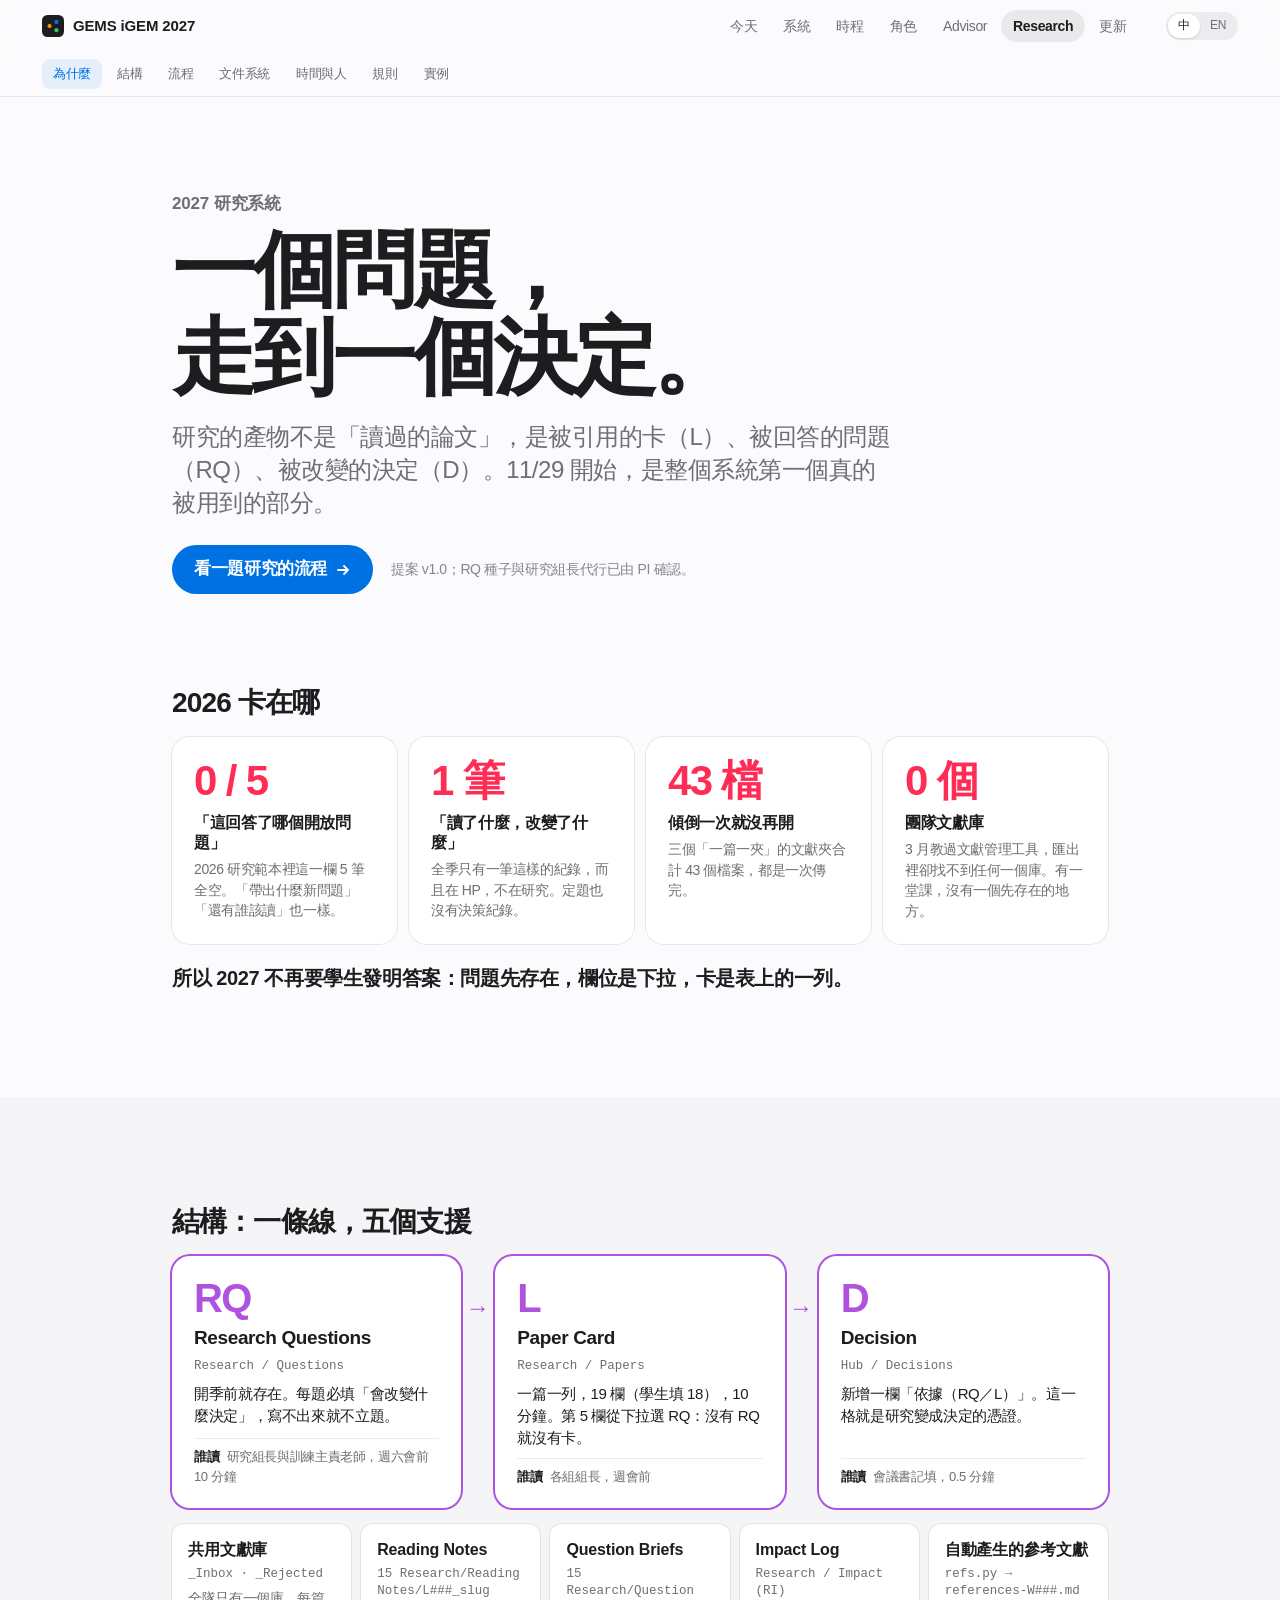
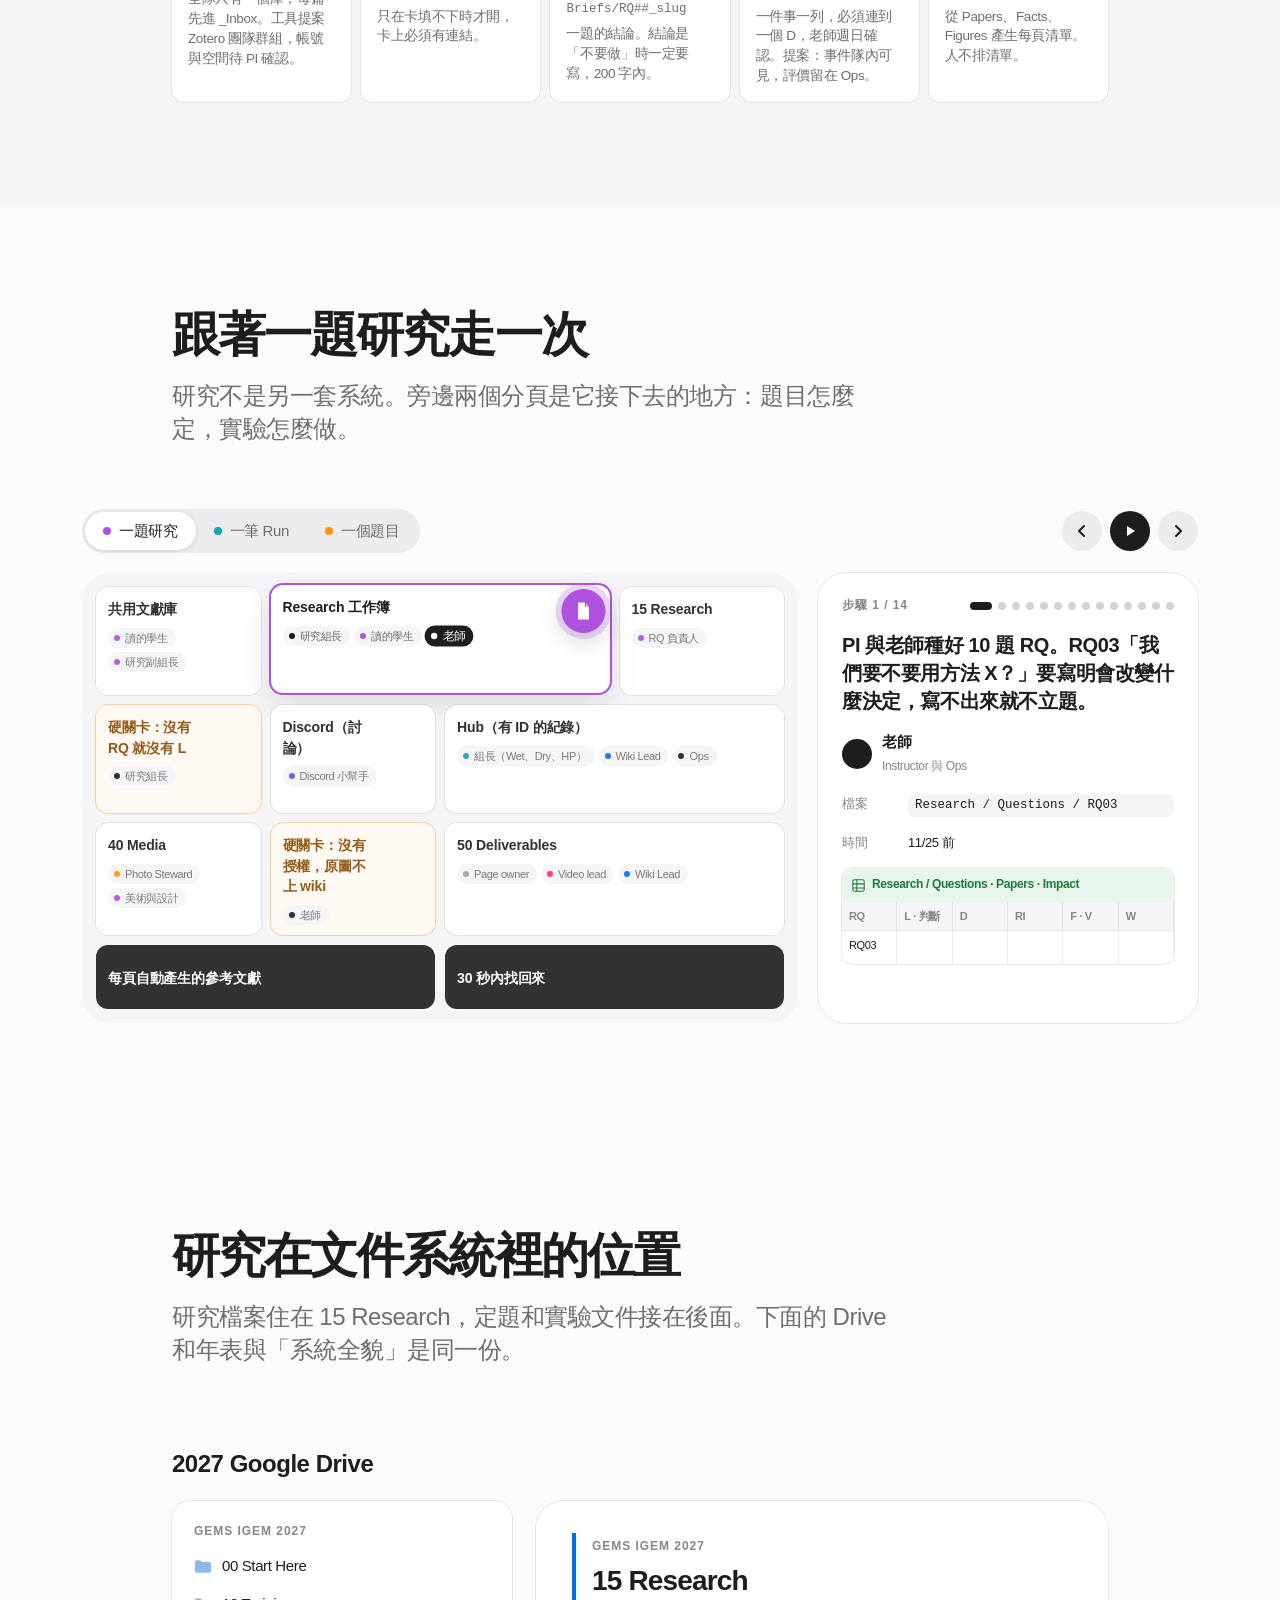
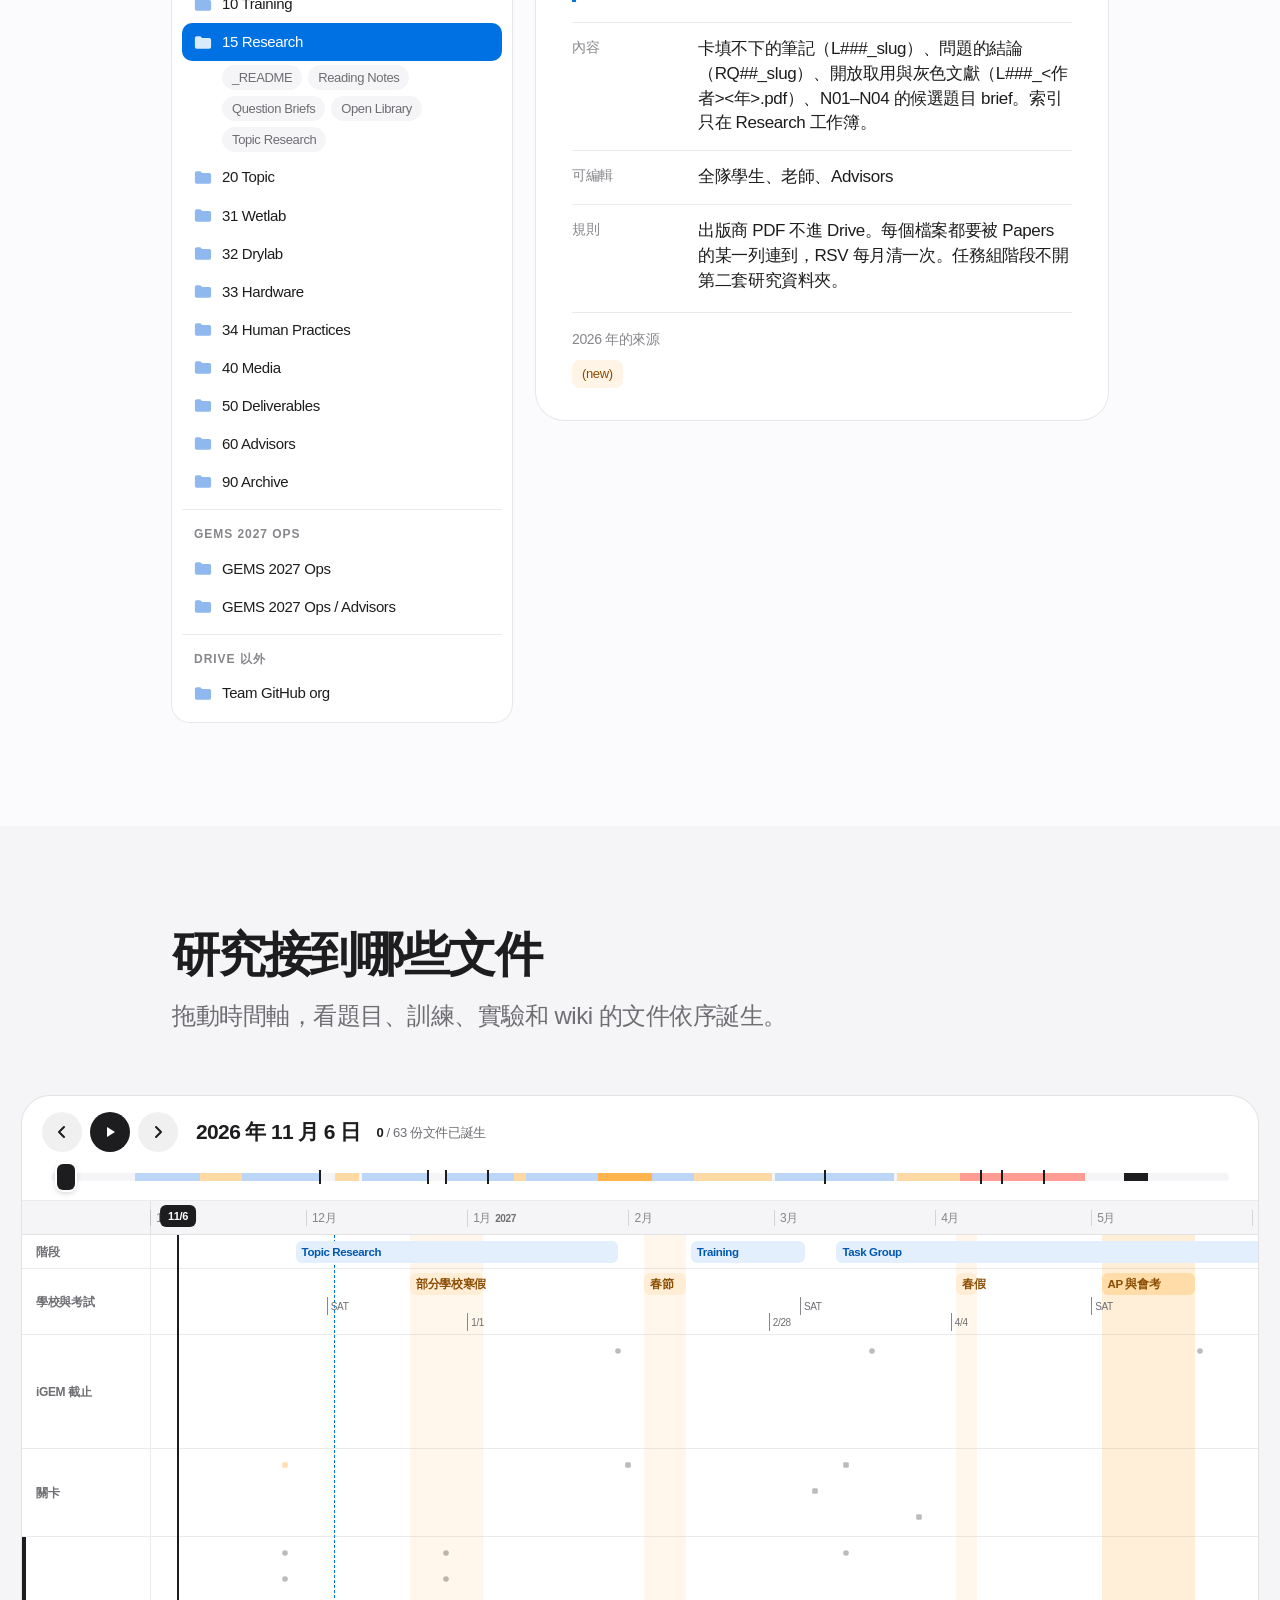
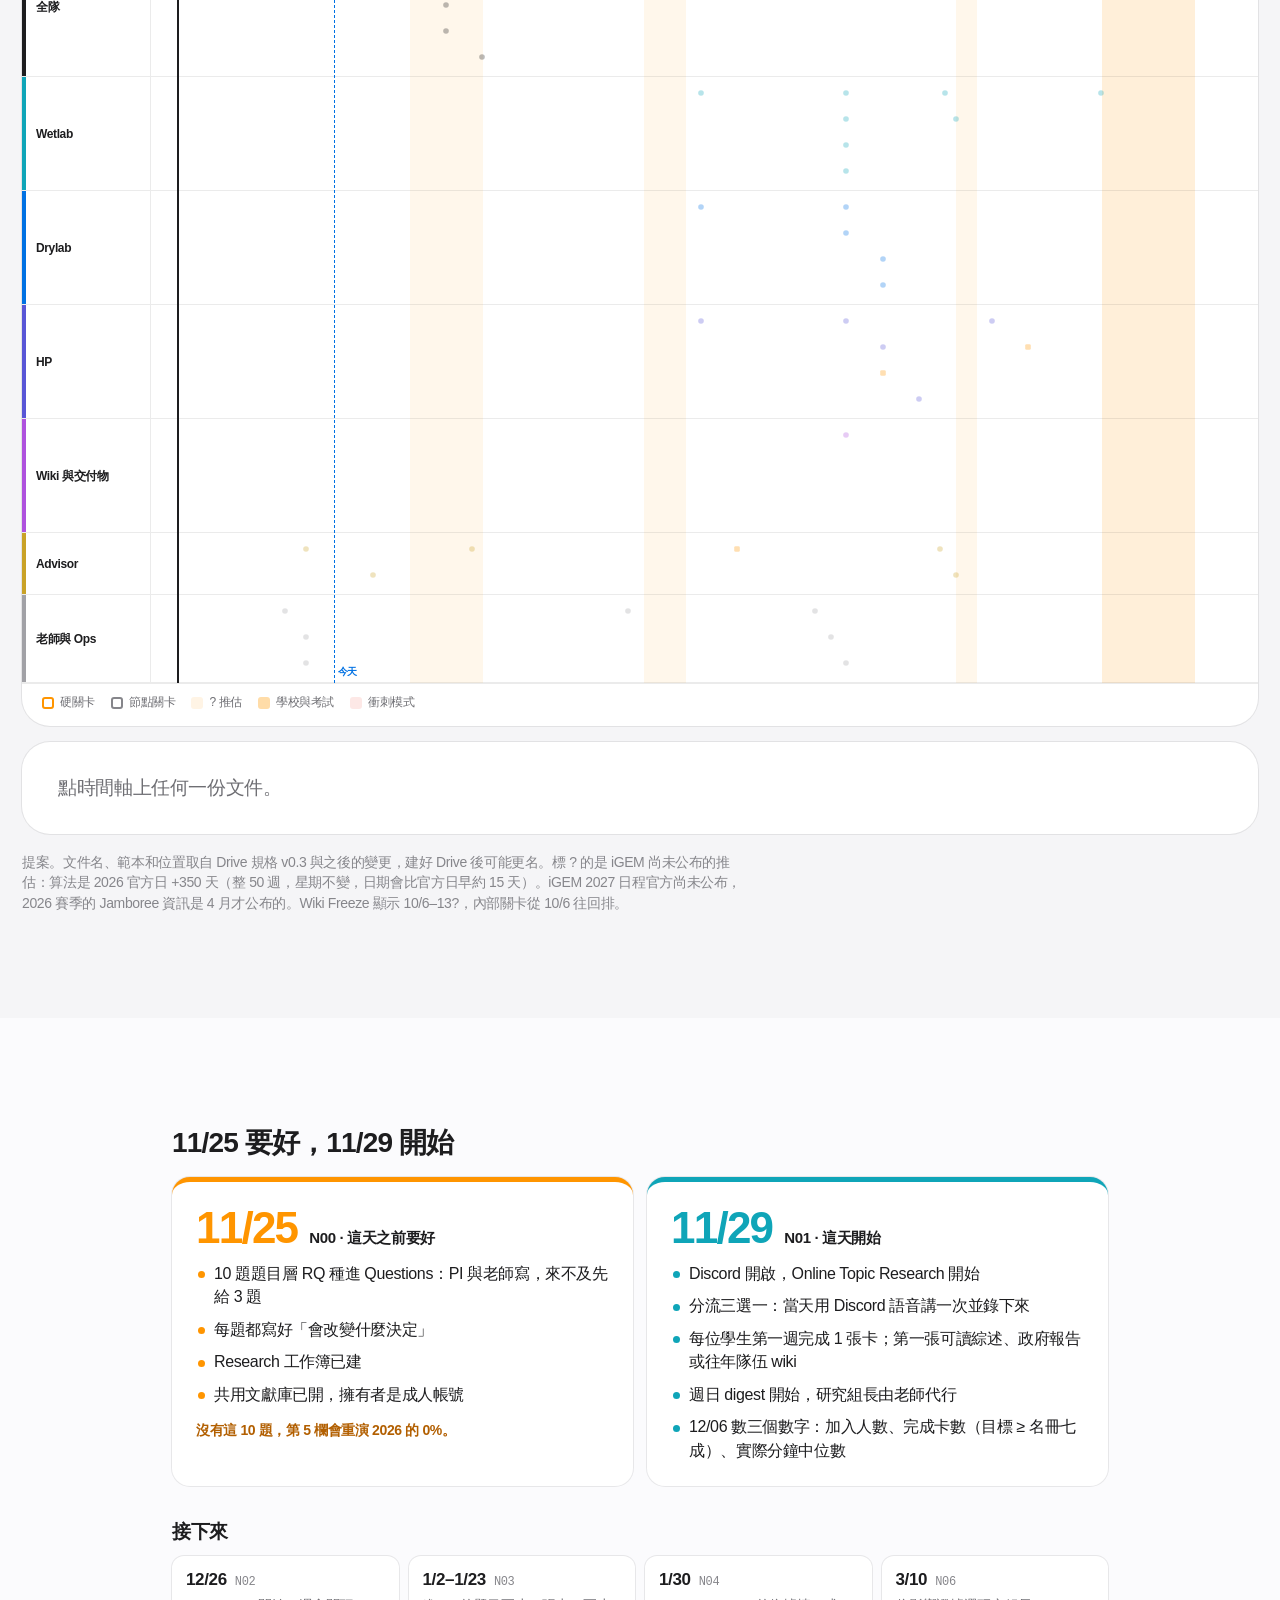
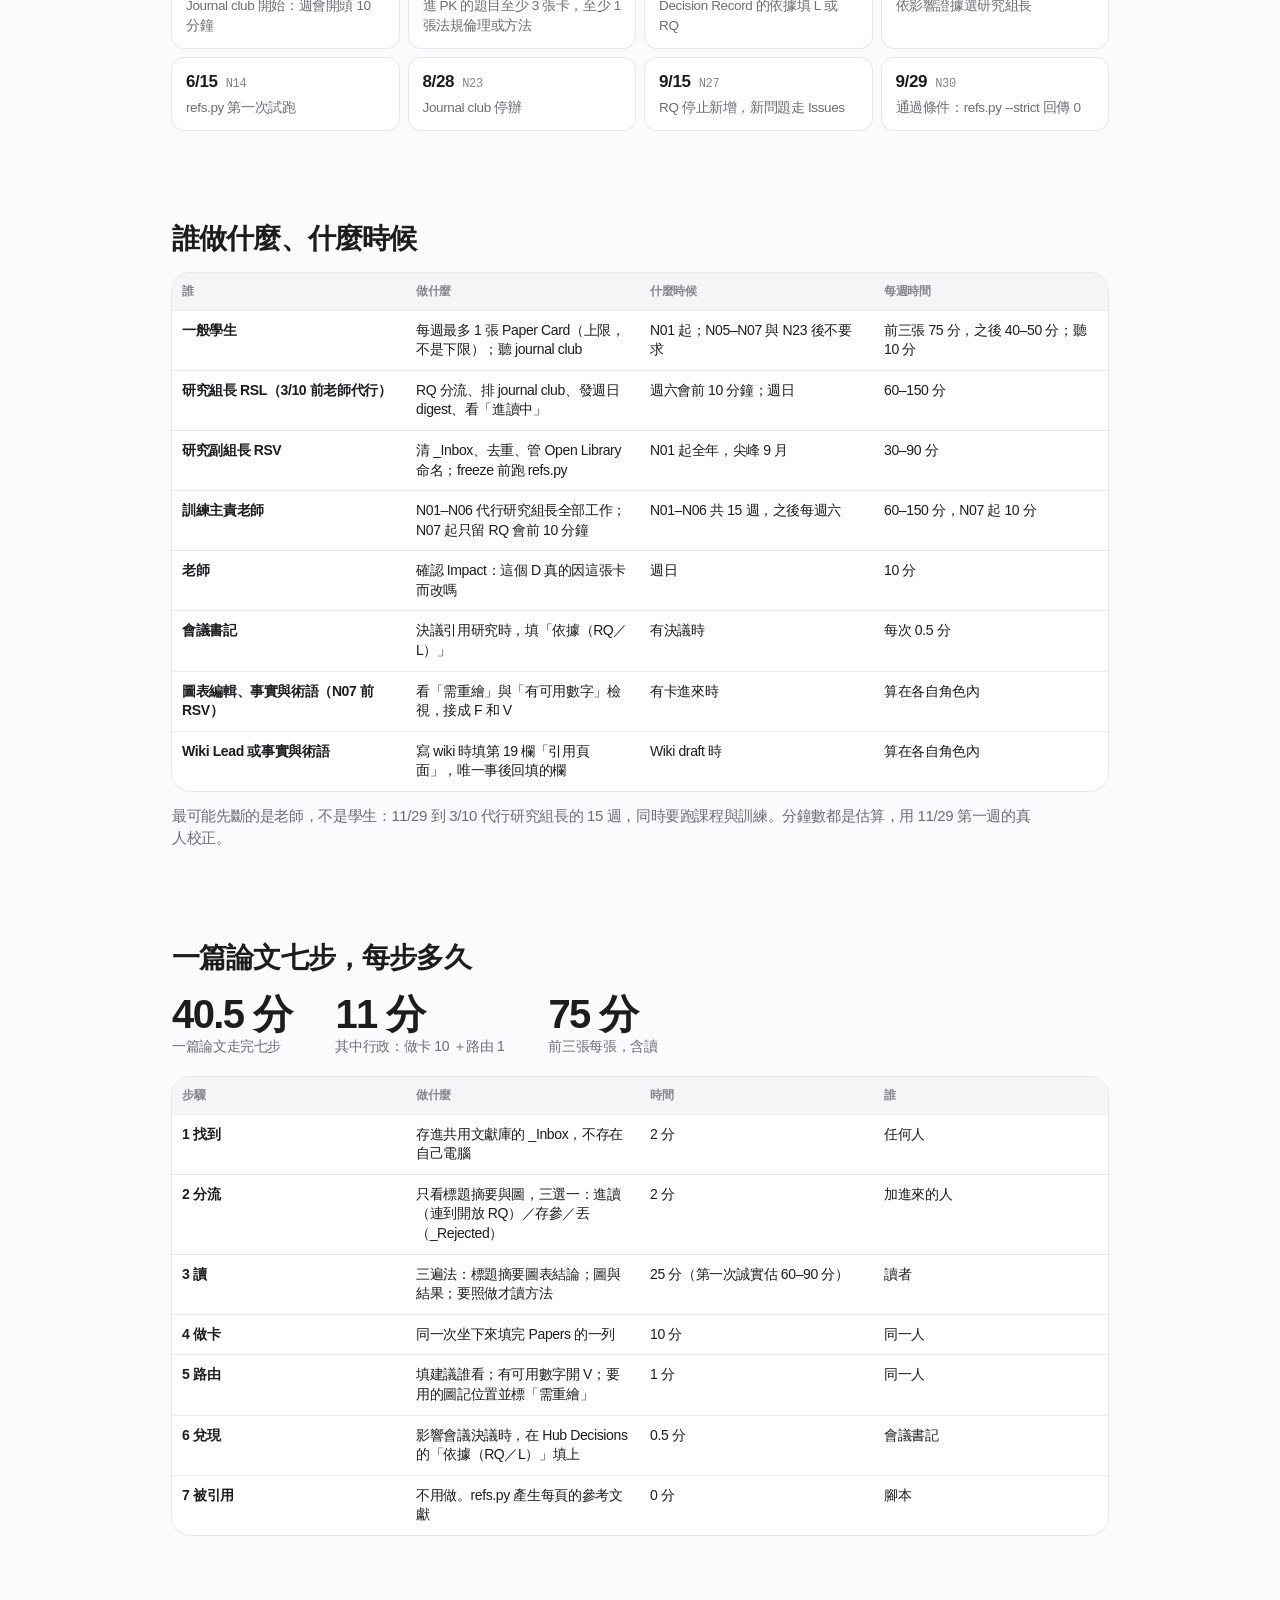
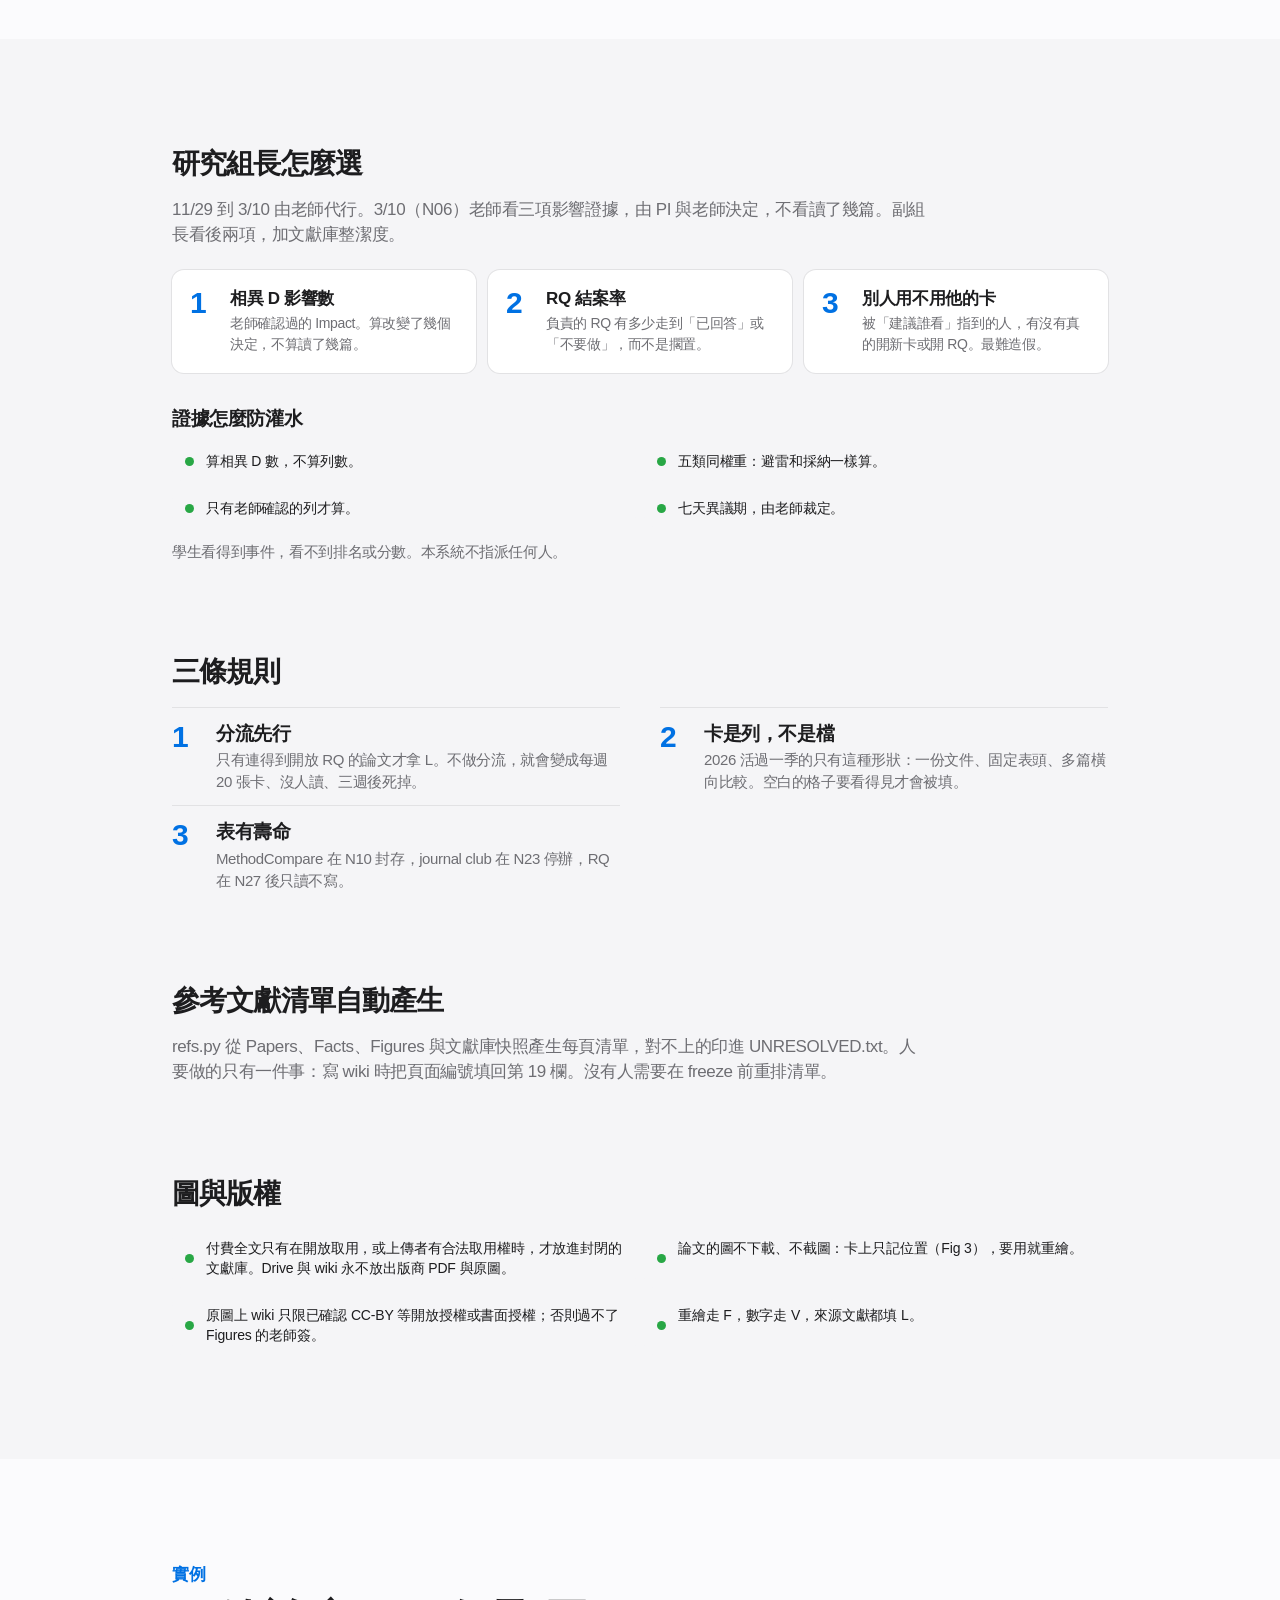
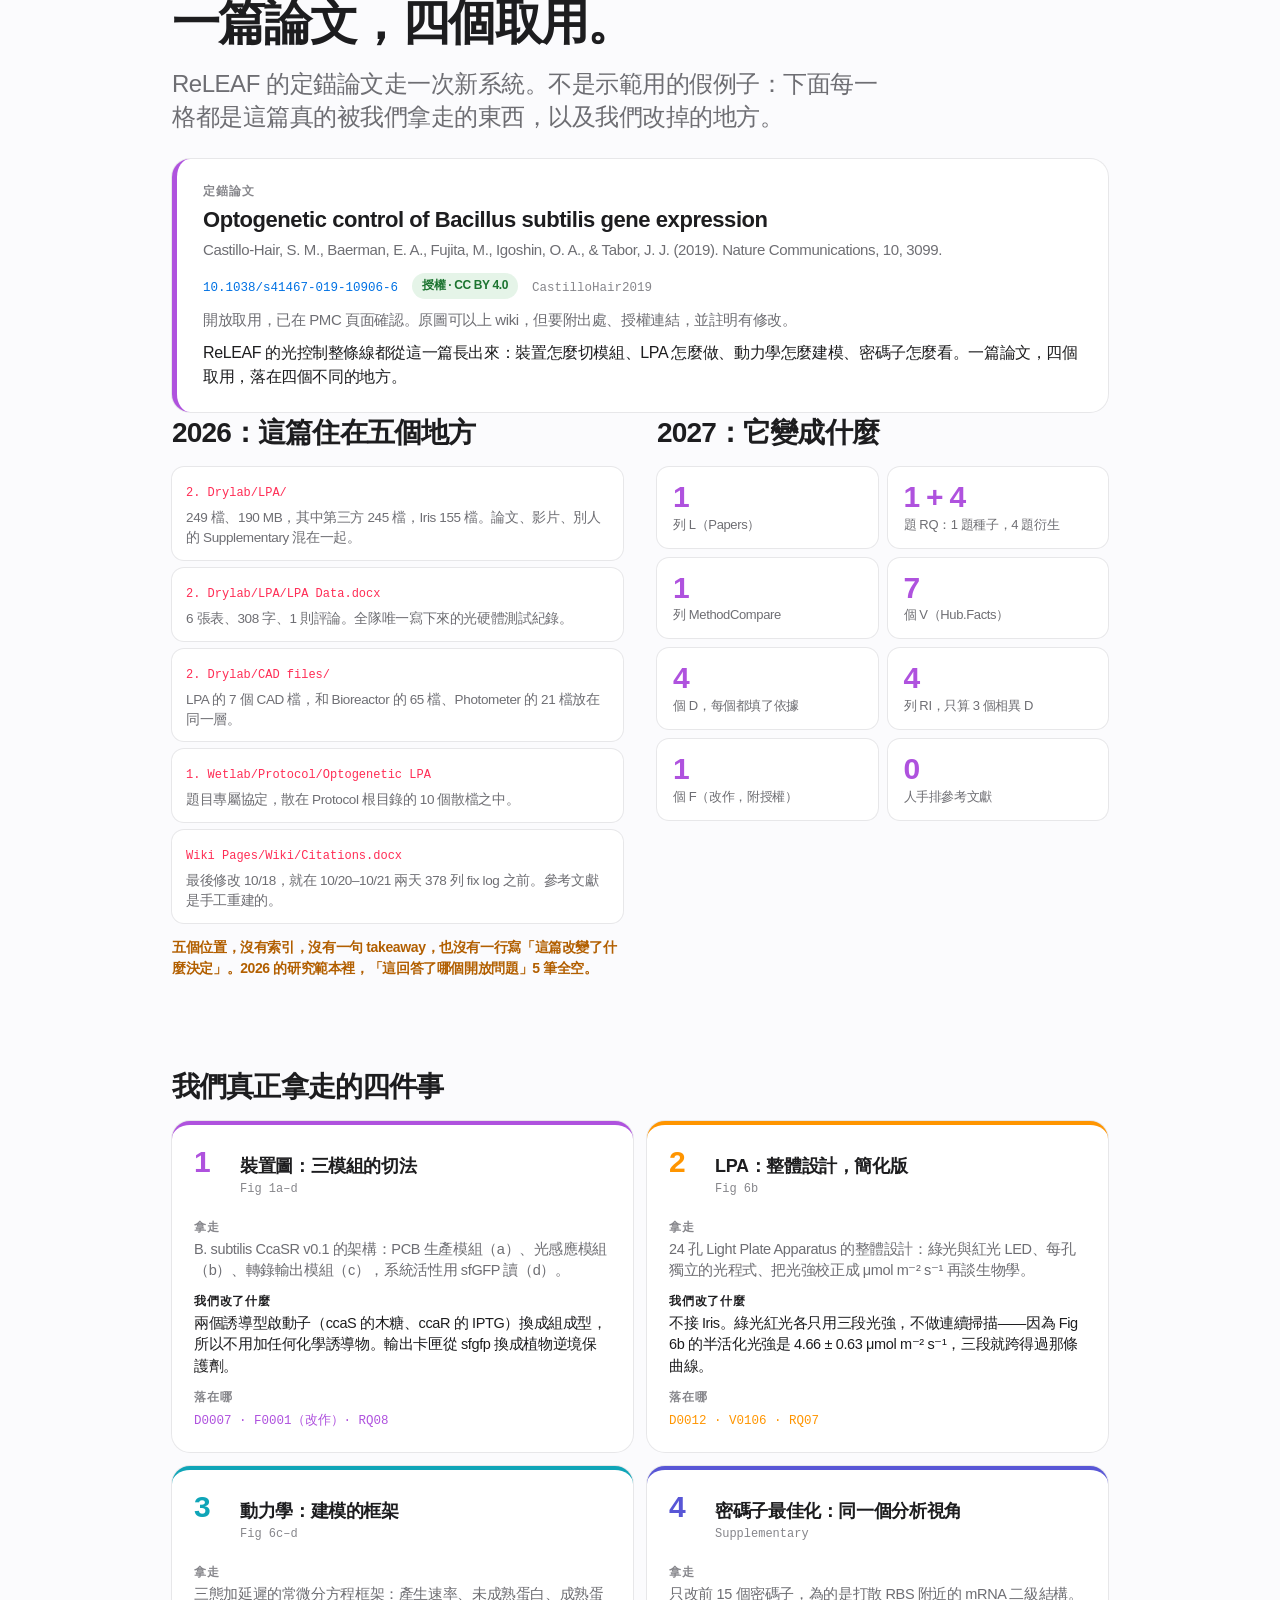
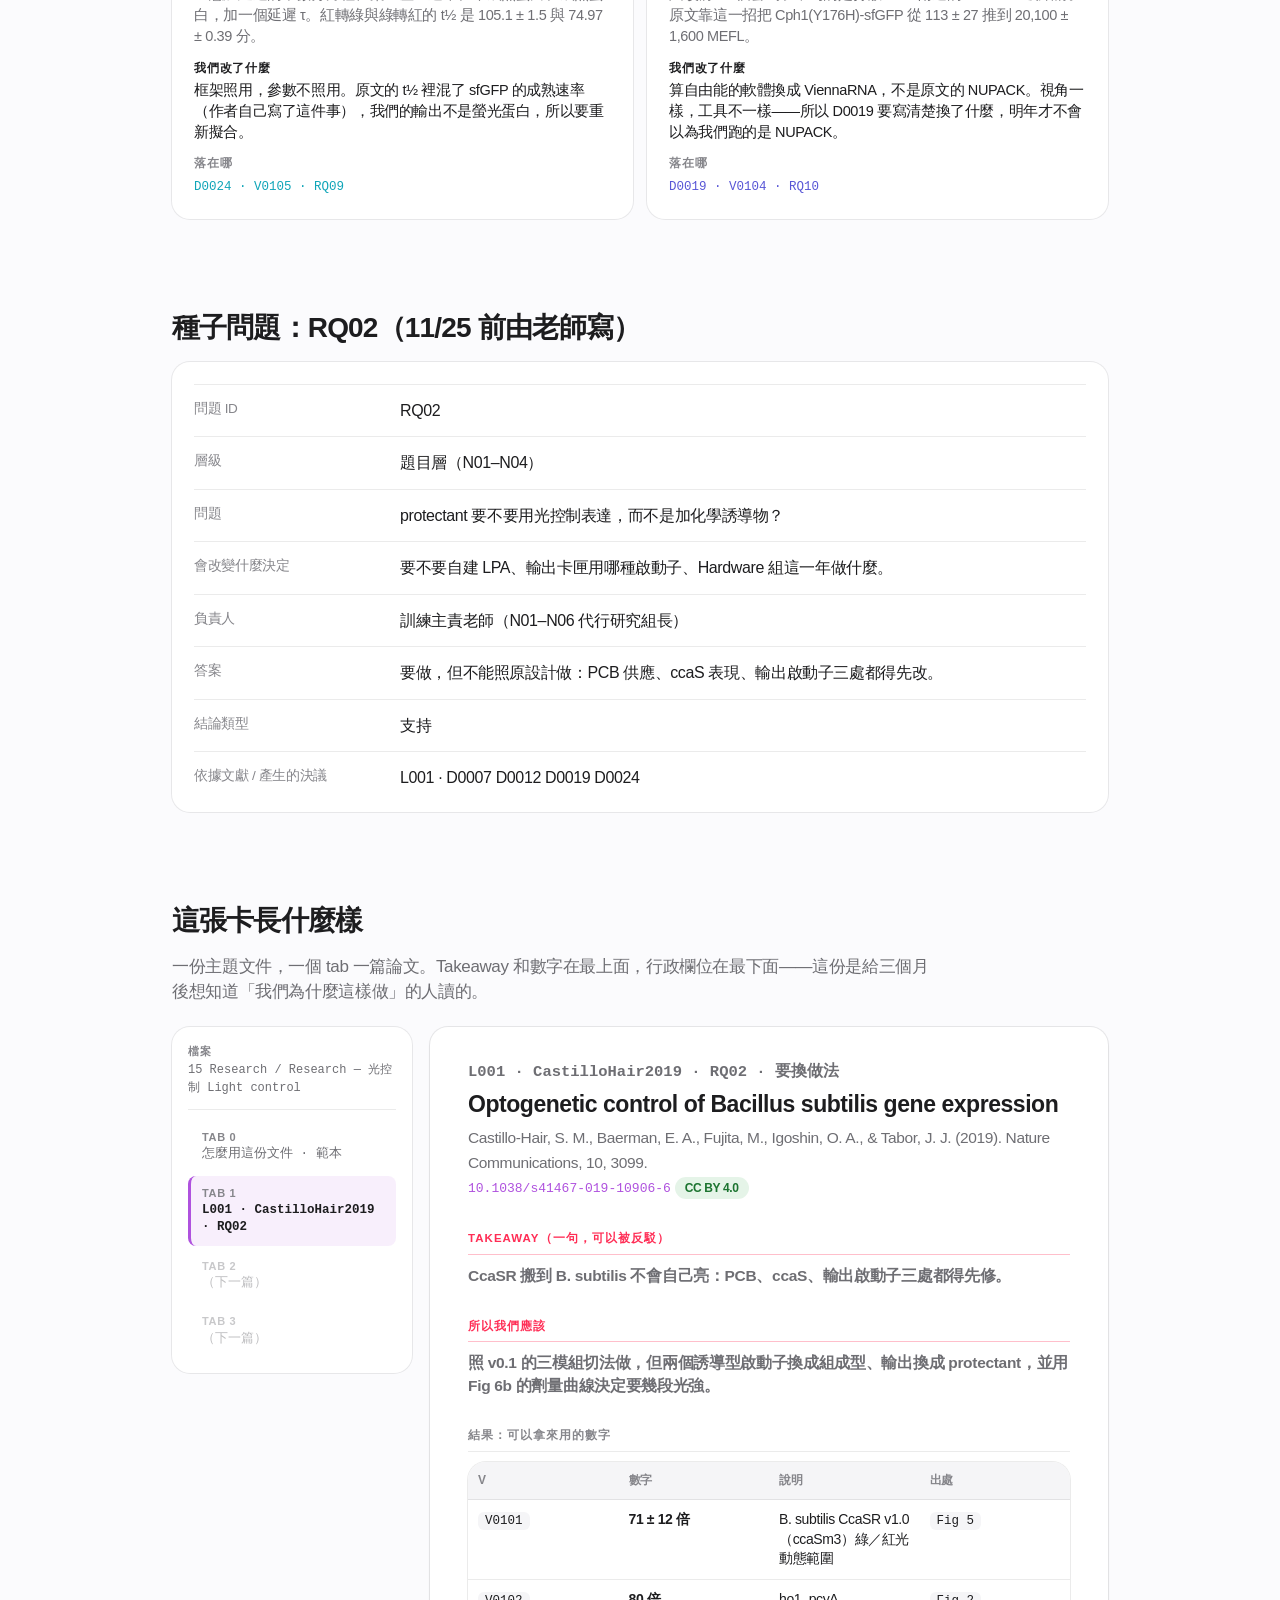
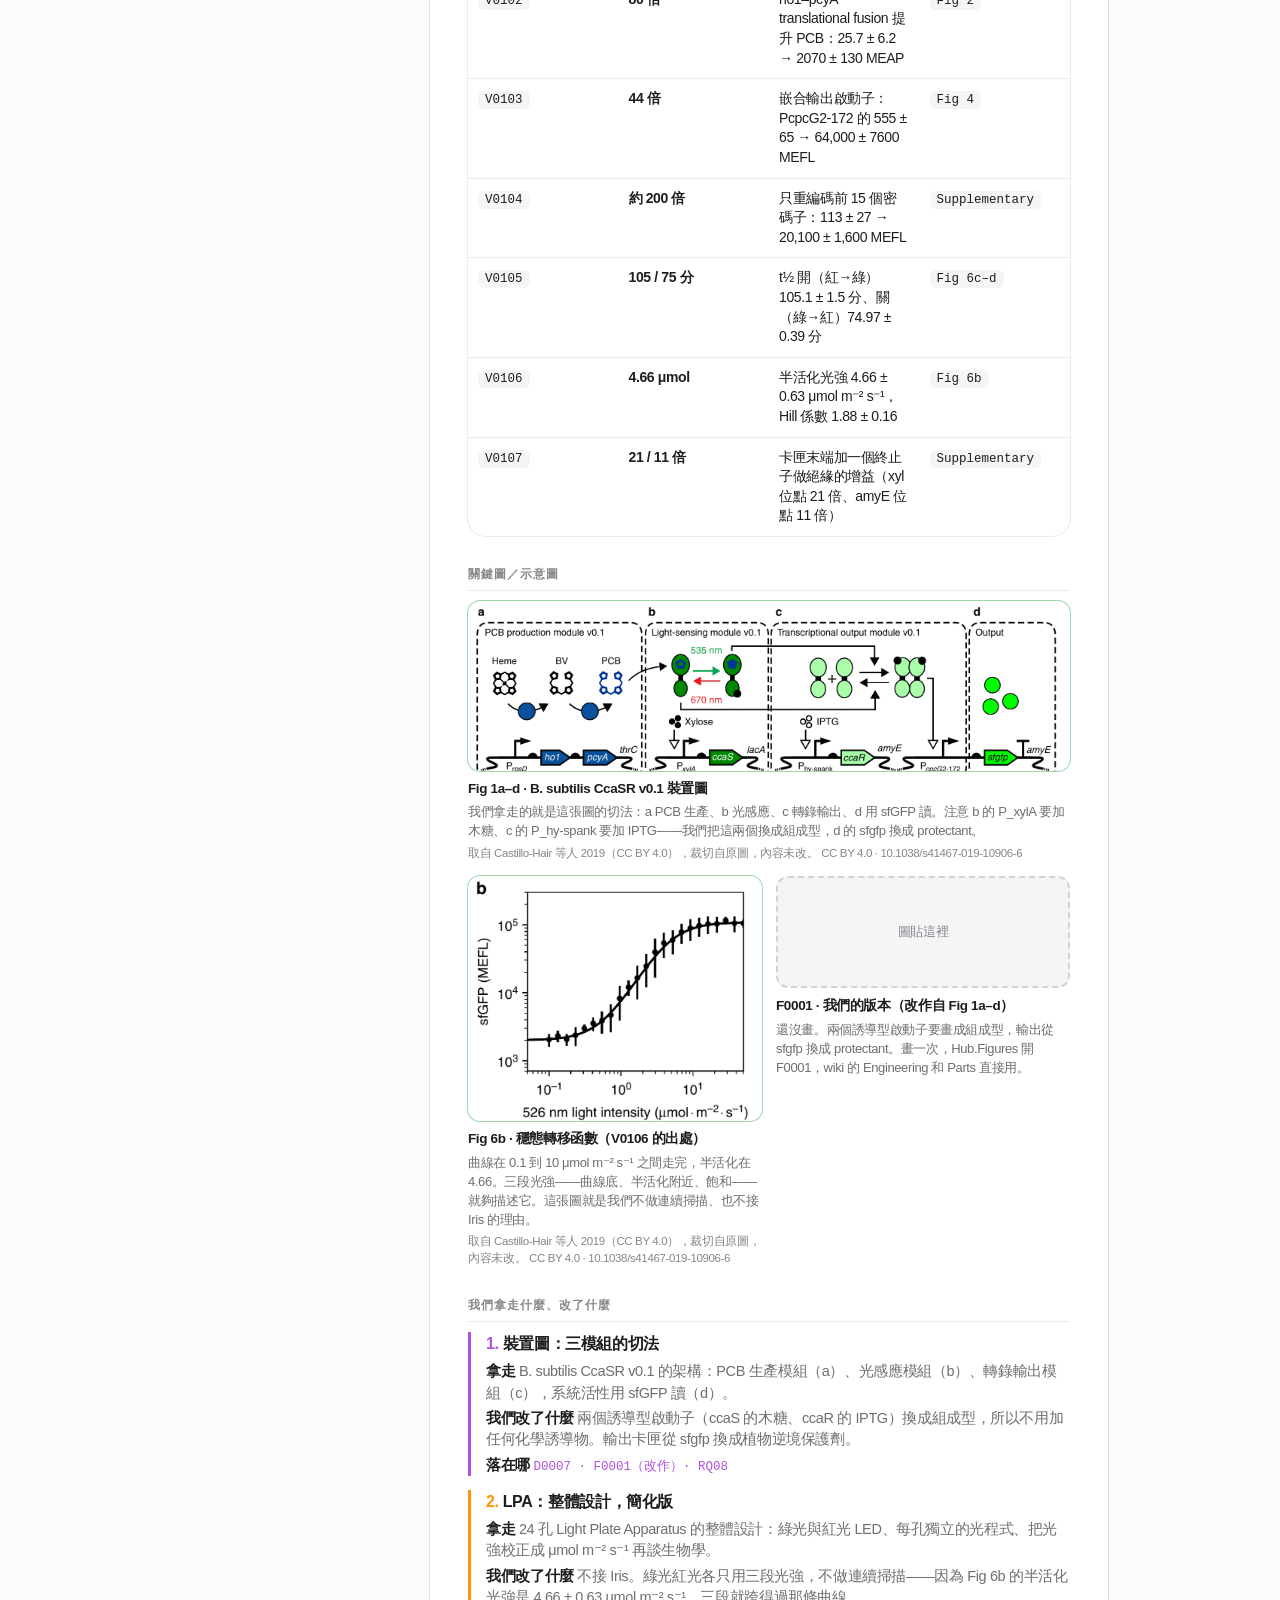
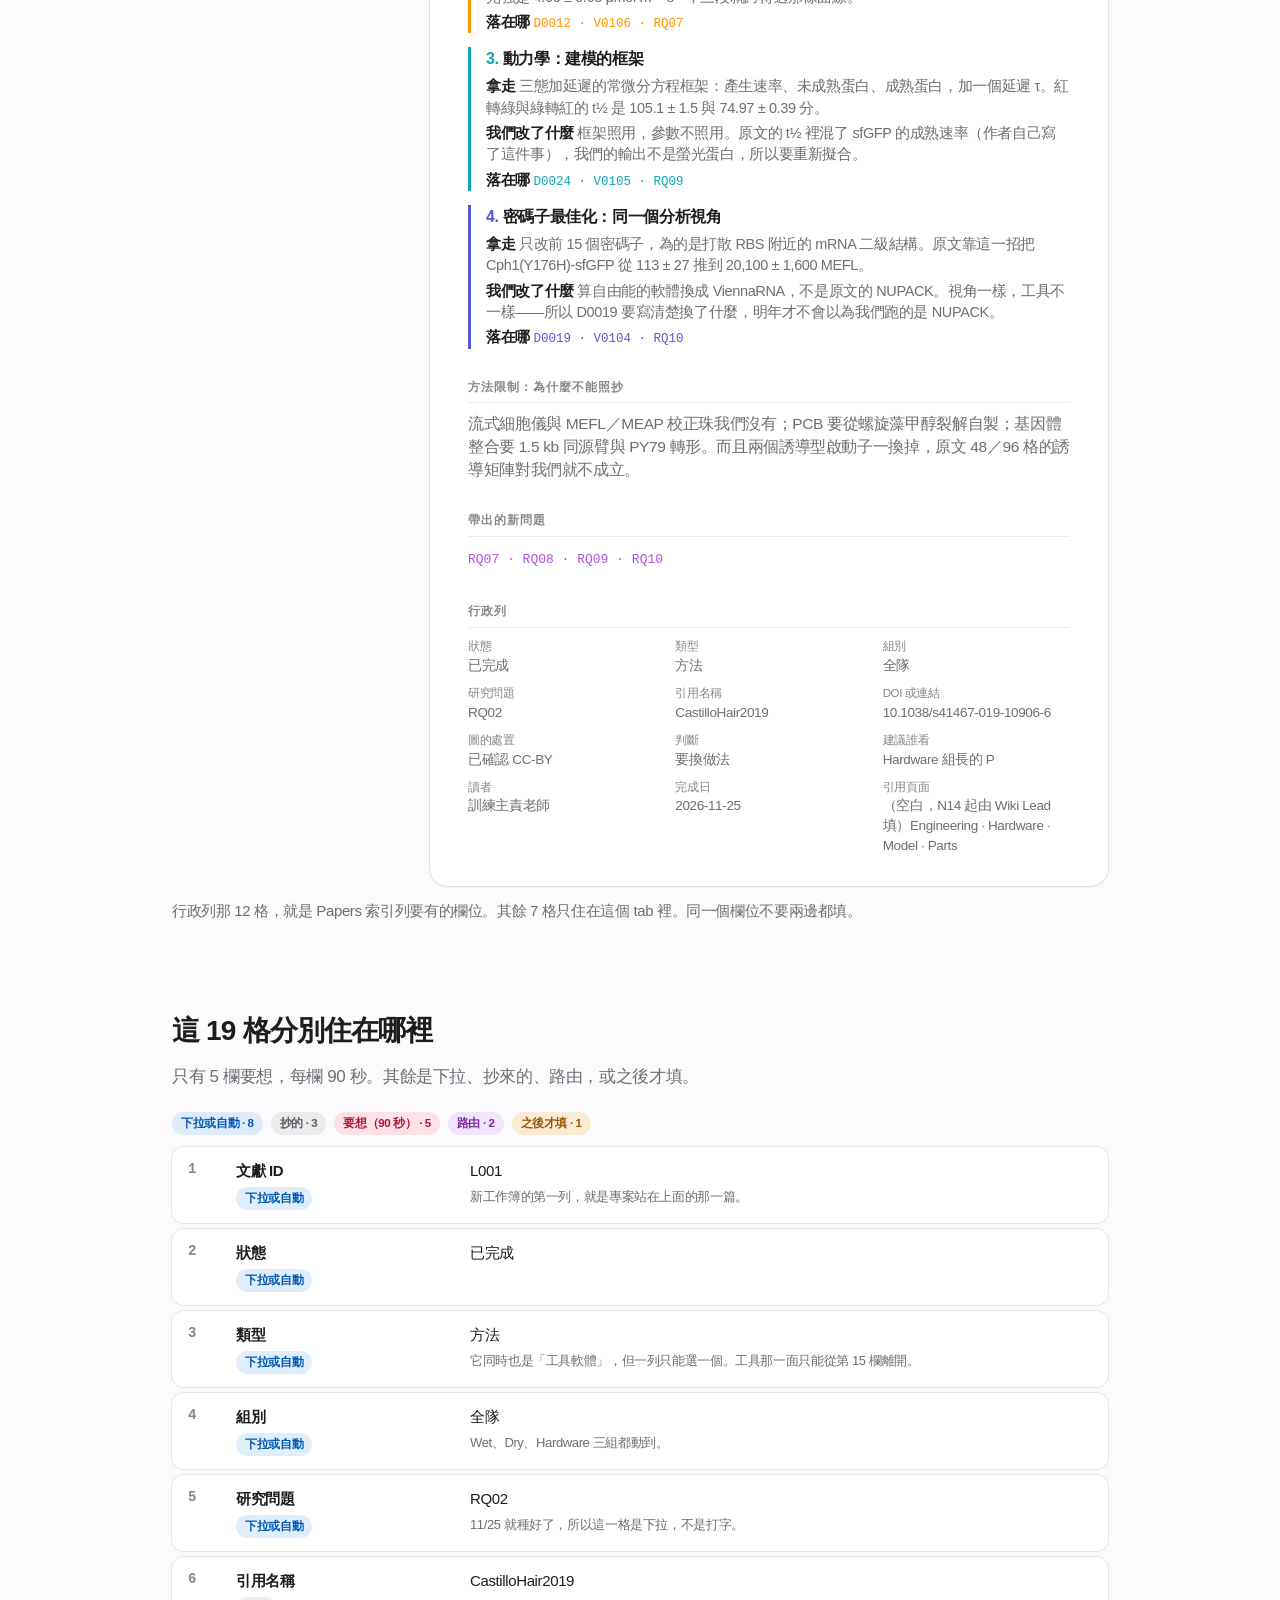
==== commit 307209b9: "Add the worked example: one paper, four extractions Put ReLEAF's anchor paper (Castillo-Hair et al. " ====
--- a/research.html
+++ b/research.html
@@ -12,7 +12,7 @@
 <body data-page="research">
 
 <header class="nav" id="nav"></header>
-<nav class="subnav" aria-label="On this page"><div class="subnav__in"><a href="#res-top" data-i18n="sub.res.why"></a><a href="#res-structure" data-i18n="sub.res.structure"></a><a href="#flow" data-i18n="sub.res.flow"></a><a href="#res-docs" data-i18n="sub.res.docs"></a><a href="#res-when" data-i18n="sub.res.when"></a><a href="#res-policy" data-i18n="sub.res.rules"></a></div></nav>
+<nav class="subnav" aria-label="On this page"><div class="subnav__in"><a href="#res-top" data-i18n="sub.res.why"></a><a href="#res-structure" data-i18n="sub.res.structure"></a><a href="#flow" data-i18n="sub.res.flow"></a><a href="#res-docs" data-i18n="sub.res.docs"></a><a href="#res-when" data-i18n="sub.res.when"></a><a href="#res-policy" data-i18n="sub.res.rules"></a><a href="#res-case" data-i18n="sub.res.case"></a></div></nav>
 
 <main id="top">
 
@@ -61,7 +61,7 @@
 
 </section>
 
-<section class="sec sec--alt" id="res-docs">
+<section class="sec" id="res-docs">
   <div class="wrap">
     <h2 class="headline headline--s" data-i18n="res.docs.h"></h2>
     <p class="lede" data-i18n="res.docs.sub"></p>
@@ -75,7 +75,7 @@
   </div>
 </section>
 
-<section class="sec" id="year">
+<section class="sec sec--alt" id="year">
   <div class="wrap">
     <h2 class="headline headline--s" data-i18n="res.year.h"></h2>
     <p class="lede" data-i18n="res.year.sub"></p>
@@ -103,7 +103,7 @@
 
 </section>
 
-<section class="sec sec--alt" id="res-when">
+<section class="sec" id="res-when">
   <div class="wrap">
     <h3 class="adv__h adv__h--first" data-i18n="res.dates"></h3>
     <div class="rs-dates" id="res-dates"></div>
@@ -120,7 +120,7 @@
   </div>
 </section>
 
-<section class="sec" id="res-policy">
+<section class="sec sec--alt" id="res-policy">
   <div class="wrap">
     <h3 class="adv__h adv__h--first" data-i18n="res.leads"></h3>
     <p class="adv__p" data-i18n="res.leads.sub"></p>
@@ -140,6 +140,63 @@
   </div>
 </section>
 
+<section class="sec" id="res-case">
+  <div class="wrap">
+    <p class="eyebrow" data-i18n="res.case.eyebrow"></p>
+    <h2 class="headline headline--s" data-i18n="res.case.h"></h2>
+    <p class="lede" data-i18n="res.case.sub"></p>
+    <div class="rc-paper" id="rc-paper"></div>
+
+    <div class="rc-vs">
+      <div>
+        <h3 class="adv__h adv__h--first" data-i18n="res.case.then"></h3>
+        <ul class="rc-then" id="rc-then"></ul>
+        <p class="rs-date__warn" id="rc-thenmiss"></p>
+      </div>
+      <div>
+        <h3 class="adv__h adv__h--first" data-i18n="res.case.now"></h3>
+        <div class="rc-now" id="rc-now"></div>
+      </div>
+    </div>
+
+    <h3 class="adv__h" data-i18n="res.case.takes"></h3>
+    <div class="rc-takes" id="rc-takes"></div>
+
+    <h3 class="adv__h" data-i18n="res.case.rq"></h3>
+    <dl class="rc-rq" id="rc-rq"></dl>
+
+    <h3 class="adv__h" data-i18n="res.case.doc"></h3>
+    <p class="adv__p" data-i18n="res.case.doc.sub"></p>
+    <div class="rc-doc" id="rc-doc"></div>
+    <p class="rs-note" id="rc-docnote"></p>
+
+    <h3 class="adv__h" data-i18n="res.case.card"></h3>
+    <p class="adv__p" data-i18n="res.case.card.sub"></p>
+    <div class="rc-legend" id="rc-legend"></div>
+    <ol class="rc-card" id="rc-card"></ol>
+
+    <h3 class="adv__h" data-i18n="res.case.mc"></h3>
+    <dl class="rc-rq rc-rq--mc" id="rc-mc"></dl>
+    <p class="rs-note" data-i18n="res.case.mcnote"></p>
+
+    <h3 class="adv__h" data-i18n="res.case.chain"></h3>
+    <h4 class="rs-sub" data-i18n="res.case.v"></h4>
+    <div id="rc-v"></div>
+    <h4 class="rs-sub" data-i18n="res.case.d"></h4>
+    <ul class="rc-rows" id="rc-d"></ul>
+    <h4 class="rs-sub" data-i18n="res.case.ri"></h4>
+    <ul class="rc-rows" id="rc-ri"></ul>
+    <p class="rs-note" id="rc-rinote"></p>
+    <h4 class="rs-sub" data-i18n="res.case.f"></h4>
+    <ul class="rc-rows" id="rc-f"></ul>
+    <h4 class="rs-sub" data-i18n="res.case.refs"></h4>
+    <div class="rc-refs" id="rc-refs"></div>
+
+    <h3 class="adv__h" data-i18n="res.case.breaks"></h3>
+    <ol class="sysrules" id="rc-breaks"></ol>
+  </div>
+</section>
+
 </main>
 
 <footer class="foot" id="foot"></footer>
--- a/assets/style.css
+++ b/assets/style.css
@@ -1288,3 +1288,157 @@
   .rs-stat b, .rs-link__id, .rs-date header b, .rs-totals b { font-size: 34px; }
   .rs-lesson { font-size: 18px; }
 }
+
+/* ---------- Research: worked example (one paper, four extractions) ---------- */
+.rc-paper { background: var(--card); border-radius: var(--r-md); padding: 24px 26px; box-shadow: 0 0 0 1px var(--hair); border-left: 5px solid var(--purple); margin-top: 26px; }
+.rc-paper__tag { font-size: 11.5px; font-weight: 600; text-transform: uppercase; letter-spacing: .08em; color: var(--ink-3); }
+.rc-paper h4 { font-size: 22px; letter-spacing: -.02em; margin-top: 6px; }
+.rc-paper__cite { font-size: 15px; color: var(--ink-2); margin-top: 6px; }
+.rc-paper__meta { display: flex; flex-wrap: wrap; align-items: center; gap: 8px 14px; margin-top: 12px; }
+.rc-paper__meta code { font: 12.5px var(--mono); letter-spacing: 0; }
+.rc-paper__meta a { color: var(--accent); text-decoration: none; }
+.rc-paper__meta a:hover { text-decoration: underline; }
+.rc-lic { font-size: 12px; font-weight: 600; padding: 4px 10px; border-radius: 999px; background: rgba(40, 167, 69, .12); color: #1c7430; }
+.rc-paper__key code { color: var(--ink-3); }
+.rc-paper__licd, .rc-paper__why { font-size: 15px; color: var(--ink-2); margin-top: 10px; max-width: 900px; }
+.rc-paper__why { color: var(--ink); font-size: 16px; }
+
+.rc-vs { display: grid; grid-template-columns: 1fr 1fr; gap: 14px 34px; align-items: start; }
+.rc-then { list-style: none; display: grid; gap: 8px; }
+.rc-then li { background: var(--card); border-radius: var(--r-sm); padding: 12px 14px; box-shadow: 0 0 0 1px var(--hair); }
+.rc-then code { font: 12px/1.45 var(--mono); color: var(--pink); letter-spacing: 0; overflow-wrap: anywhere; }
+.rc-then p { font-size: 13.5px; color: var(--ink-2); margin-top: 4px; }
+.rc-now { display: grid; grid-template-columns: 1fr 1fr; gap: 10px; }
+.rc-now div { background: var(--card); border-radius: var(--r-sm); padding: 14px 16px; box-shadow: 0 0 0 1px var(--hair); display: flex; flex-direction: column; gap: 2px; }
+.rc-now b { font-size: 30px; line-height: 1.05; font-weight: 700; letter-spacing: -.04em; color: var(--purple); font-variant-numeric: tabular-nums; }
+.rc-now span { font-size: 13px; color: var(--ink-2); }
+
+.rc-takes { display: grid; grid-template-columns: 1fr 1fr; gap: 14px; }
+.rc-take { background: var(--card); border-radius: var(--r-md); padding: 22px; box-shadow: 0 0 0 1px var(--hair); border-top: 4px solid var(--c); }
+.rc-take header { display: grid; grid-template-columns: 34px 1fr; gap: 4px 12px; align-items: baseline; }
+.rc-take__n { grid-row: span 2; font-size: 30px; line-height: 1; font-weight: 700; letter-spacing: -.04em; color: var(--c); }
+.rc-take h4 { font-size: 18px; letter-spacing: -.02em; }
+.rc-take header code { grid-column: 2; font: 12px var(--mono); color: var(--ink-3); letter-spacing: 0; }
+.rc-take dl { margin-top: 14px; display: grid; gap: 3px; }
+.rc-take dt { font-size: 11.5px; font-weight: 600; text-transform: uppercase; letter-spacing: .07em; color: var(--ink-3); margin-top: 9px; }
+.rc-take dd { font-size: 14.5px; color: var(--ink-2); }
+.rc-take dd code { font: 12.5px var(--mono); color: var(--c); letter-spacing: 0; }
+.rc-take__chg { color: var(--ink) !important; }
+.rc-take dd.rc-take__chg { font-weight: 500; }
+
+.rc-rq { background: var(--card); border-radius: var(--r-md); padding: 8px 22px 22px; box-shadow: 0 0 0 1px var(--hair); }
+.rc-rq > div { display: grid; grid-template-columns: 190px 1fr; gap: 16px; padding-top: 14px; margin-top: 14px; border-top: 1px solid var(--hair); }
+.rc-rq dt { font-size: 13.5px; color: var(--ink-3); font-weight: 500; }
+.rc-rq dd { font-size: 16px; }
+.rc-rq--mc dd { color: var(--ink-2); font-size: 15px; }
+
+.rc-legend { display: flex; flex-wrap: wrap; gap: 8px; margin: 16px 0 12px; }
+.rc-k { font-size: 11.5px; font-weight: 600; padding: 3px 9px; border-radius: 999px; background: var(--alt); color: var(--ink-2); white-space: nowrap; }
+.rc-k--a { background: rgba(0, 113, 227, .12); color: #0057b0; }
+.rc-k--c { background: rgba(161, 161, 166, .18); color: #5d5d62; }
+.rc-k--k { background: rgba(255, 45, 85, .12); color: #b11634; }
+.rc-k--r { background: rgba(175, 82, 222, .14); color: #7d2ca6; }
+.rc-k--l { background: rgba(255, 149, 0, .16); color: #96570a; }
+.rc-card { list-style: none; display: grid; gap: 6px; counter-reset: none; }
+.rc-row { display: grid; grid-template-columns: 34px 220px 1fr; gap: 14px; align-items: start; background: var(--card); border-radius: var(--r-sm); padding: 13px 16px; box-shadow: 0 0 0 1px var(--hair); }
+.rc-row--k { box-shadow: 0 0 0 1px var(--hair), inset 3px 0 0 var(--pink); }
+.rc-row--l { box-shadow: 0 0 0 1px var(--hair), inset 3px 0 0 var(--orange); }
+.rc-row__n { font: 600 14px var(--mono); color: var(--ink-3); letter-spacing: 0; padding-top: 1px; }
+.rc-row__f { display: flex; flex-direction: column; align-items: flex-start; gap: 5px; }
+.rc-row__f b { font-size: 15px; }
+.rc-row__v p { font-size: 15px; }
+.rc-row__v small { display: block; font-size: 13px; color: var(--ink-2); margin-top: 5px; }
+
+.rc-rows { list-style: none; display: grid; gap: 8px; }
+.rc-rows li { display: grid; grid-template-columns: 78px 1fr; gap: 14px; background: var(--card); border-radius: var(--r-sm); padding: 14px 16px; box-shadow: 0 0 0 1px var(--hair); }
+.rc-id { font: 600 14px var(--mono); color: var(--purple); letter-spacing: 0; }
+.rc-rows p { font-size: 15px; }
+.rc-rows small { display: block; font-size: 13px; color: var(--ink-2); margin-top: 5px; }
+.rc-rows small code { font: 12.5px var(--mono); letter-spacing: 0; }
+
+.rc-refs__out { display: flex; flex-wrap: wrap; gap: 10px; }
+.rc-refs__out code { font: 12.5px var(--mono); background: var(--alt); padding: 4px 9px; border-radius: 6px; letter-spacing: 0; }
+.rc-refs blockquote { margin: 12px 0; padding: 14px 18px; background: var(--card); border-radius: var(--r-sm); box-shadow: 0 0 0 1px var(--hair); border-left: 3px solid var(--teal); font-size: 14.5px; color: var(--ink-2); }
+.rc-refs > p:last-child { font-size: 15px; color: var(--ink-2); max-width: 900px; }
+
+@media (max-width: 1000px) {
+  .rc-vs, .rc-takes { grid-template-columns: 1fr; }
+  .rc-row { grid-template-columns: 28px 1fr; }
+  .rc-row__v { grid-column: 2; }
+}
+@media (max-width: 700px) {
+  .rc-now { grid-template-columns: 1fr 1fr; }
+  .rc-rq > div { grid-template-columns: 1fr; gap: 4px; }
+  .rc-rows li { grid-template-columns: 1fr; gap: 6px; }
+  .rc-paper h4 { font-size: 19px; }
+}
+
+/* the paper card drawn as the Doc tab it really is */
+.rc-doc { display: grid; grid-template-columns: 240px 1fr; gap: 18px; align-items: start; margin-top: 22px; }
+.rc-doc__rail { position: sticky; top: 72px; background: var(--card); border-radius: var(--r-md); padding: 16px; box-shadow: 0 0 0 1px var(--hair); }
+.rc-doc__file { display: flex; flex-direction: column; gap: 3px; padding-bottom: 12px; margin-bottom: 10px; border-bottom: 1px solid var(--hair); }
+.rc-doc__file span { font-size: 11px; font-weight: 600; text-transform: uppercase; letter-spacing: .07em; color: var(--ink-3); }
+.rc-doc__file code { font: 12px/1.45 var(--mono); color: var(--ink-2); letter-spacing: 0; overflow-wrap: anywhere; }
+.rc-doc__rail ul { list-style: none; display: grid; gap: 3px; }
+.rc-doc__rail li { display: flex; flex-direction: column; gap: 1px; padding: 9px 11px; border-radius: 8px; border-left: 3px solid transparent; }
+.rc-doc__rail li b { font-size: 11px; font-weight: 600; text-transform: uppercase; letter-spacing: .06em; color: var(--ink-3); }
+.rc-doc__rail li span { font: 12.5px/1.4 var(--mono); letter-spacing: 0; color: var(--ink-2); overflow-wrap: anywhere; }
+.rc-doc__rail li.on { background: rgba(175, 82, 222, .09); border-left-color: var(--purple); }
+.rc-doc__rail li.on span { color: var(--ink); font-weight: 600; }
+.rc-doc__rail li.ghost { opacity: .45; }
+
+.rc-doc__page { background: var(--card); border-radius: var(--r-md); padding: 34px 38px 30px; box-shadow: 0 1px 3px rgba(0,0,0,.06), 0 0 0 1px var(--hair); }
+.rc-doc__id { font: 600 12.5px var(--mono); color: var(--purple); letter-spacing: 0; }
+.rc-doc__page h4 { font-size: 23px; letter-spacing: -.02em; margin-top: 8px; }
+.rc-doc__cite { font-size: 14px; color: var(--ink-2); margin-top: 7px; line-height: 1.6; }
+.rc-doc__cite code { font: 12.5px var(--mono); letter-spacing: 0; }
+.rc-doc__h { font-size: 11.5px; font-weight: 700; text-transform: uppercase; letter-spacing: .09em; color: var(--ink-3); margin: 30px 0 10px; padding-bottom: 7px; border-bottom: 1px solid var(--hair); }
+.rc-doc__h--big { color: var(--pink); border-bottom-color: rgba(255, 45, 85, .3); }
+.rc-doc__h--adm { margin-top: 34px; }
+.rc-doc__big { font-size: 21px; font-weight: 600; letter-spacing: -.02em; line-height: 1.45; }
+.rc-doc__page > p { font-size: 15.5px; color: var(--ink-2); }
+.rc-doc__page > p code { font: 13px var(--mono); color: var(--purple); letter-spacing: 0; }
+.rc-doc__v td:first-child, .rc-doc__v td:last-child { white-space: nowrap; }
+.rc-doc__v code { font: 12.5px var(--mono); letter-spacing: 0; }
+
+.rc-doc__figs { display: grid; grid-template-columns: 1fr 1fr; gap: 14px; }
+.rc-doc__figs figure { margin: 0; }
+.rc-doc__ph { height: 112px; border: 2px dashed var(--line); border-radius: var(--r-sm); display: flex; align-items: center; justify-content: center; font-size: 12.5px; color: var(--ink-3); background: var(--alt); }
+.rc-doc__figs .ok .rc-doc__ph { border-color: rgba(40, 167, 69, .5); background: rgba(40, 167, 69, .06); }
+.rc-doc__figs figcaption { display: flex; flex-direction: column; gap: 4px; margin-top: 8px; }
+.rc-doc__figs figcaption b { font-size: 13.5px; }
+.rc-doc__figs figcaption span { font-size: 13px; color: var(--ink-2); }
+
+.rc-doc__took { list-style: none; display: grid; gap: 14px; counter-reset: tk; }
+.rc-doc__took li { padding-left: 15px; border-left: 3px solid var(--c); counter-increment: tk; }
+.rc-doc__took li b { font-size: 16px; }
+.rc-doc__took li b::before { content: counter(tk) ". "; color: var(--c); }
+.rc-doc__took p { font-size: 14.5px; color: var(--ink-2); margin-top: 4px; }
+.rc-doc__took i { font-style: normal; font-weight: 600; color: var(--ink); }
+.rc-doc__land code { font: 12.5px var(--mono); color: var(--c); letter-spacing: 0; }
+
+.rc-doc__adm { display: grid; grid-template-columns: repeat(3, 1fr); gap: 9px 20px; }
+.rc-doc__adm div { display: flex; flex-direction: column; gap: 1px; }
+.rc-doc__adm dt { font-size: 11.5px; color: var(--ink-3); }
+.rc-doc__adm dd { font-size: 13.5px; color: var(--ink-2); }
+
+@media (max-width: 1000px) {
+  .rc-doc { grid-template-columns: 1fr; }
+  .rc-doc__rail { position: static; }
+  .rc-doc__rail ul { grid-template-columns: 1fr 1fr; display: grid; }
+  .rc-doc__adm { grid-template-columns: 1fr 1fr; }
+}
+@media (max-width: 700px) {
+  .rc-doc__page { padding: 24px 20px; }
+  .rc-doc__page h4 { font-size: 19px; }
+  .rc-doc__big { font-size: 18px; }
+  .rc-doc__figs, .rc-doc__rail ul, .rc-doc__adm { grid-template-columns: 1fr; }
+}
+
+/* real figures inside the card */
+.rc-doc__figs figure.wide { grid-column: 1 / -1; }
+.rc-doc__figs img { display: block; width: 100%; height: auto; border-radius: var(--r-sm); background: #fff; box-shadow: 0 0 0 1px var(--hair); }
+.rc-doc__figs figure.ok img { box-shadow: 0 0 0 1px rgba(40, 167, 69, .45); }
+.rc-doc__cr { font-size: 11.5px; color: var(--ink-3); line-height: 1.5; }
+.rc-doc__cr a { color: var(--ink-3); }
+.rc-doc__cr a:hover { color: var(--accent); }
